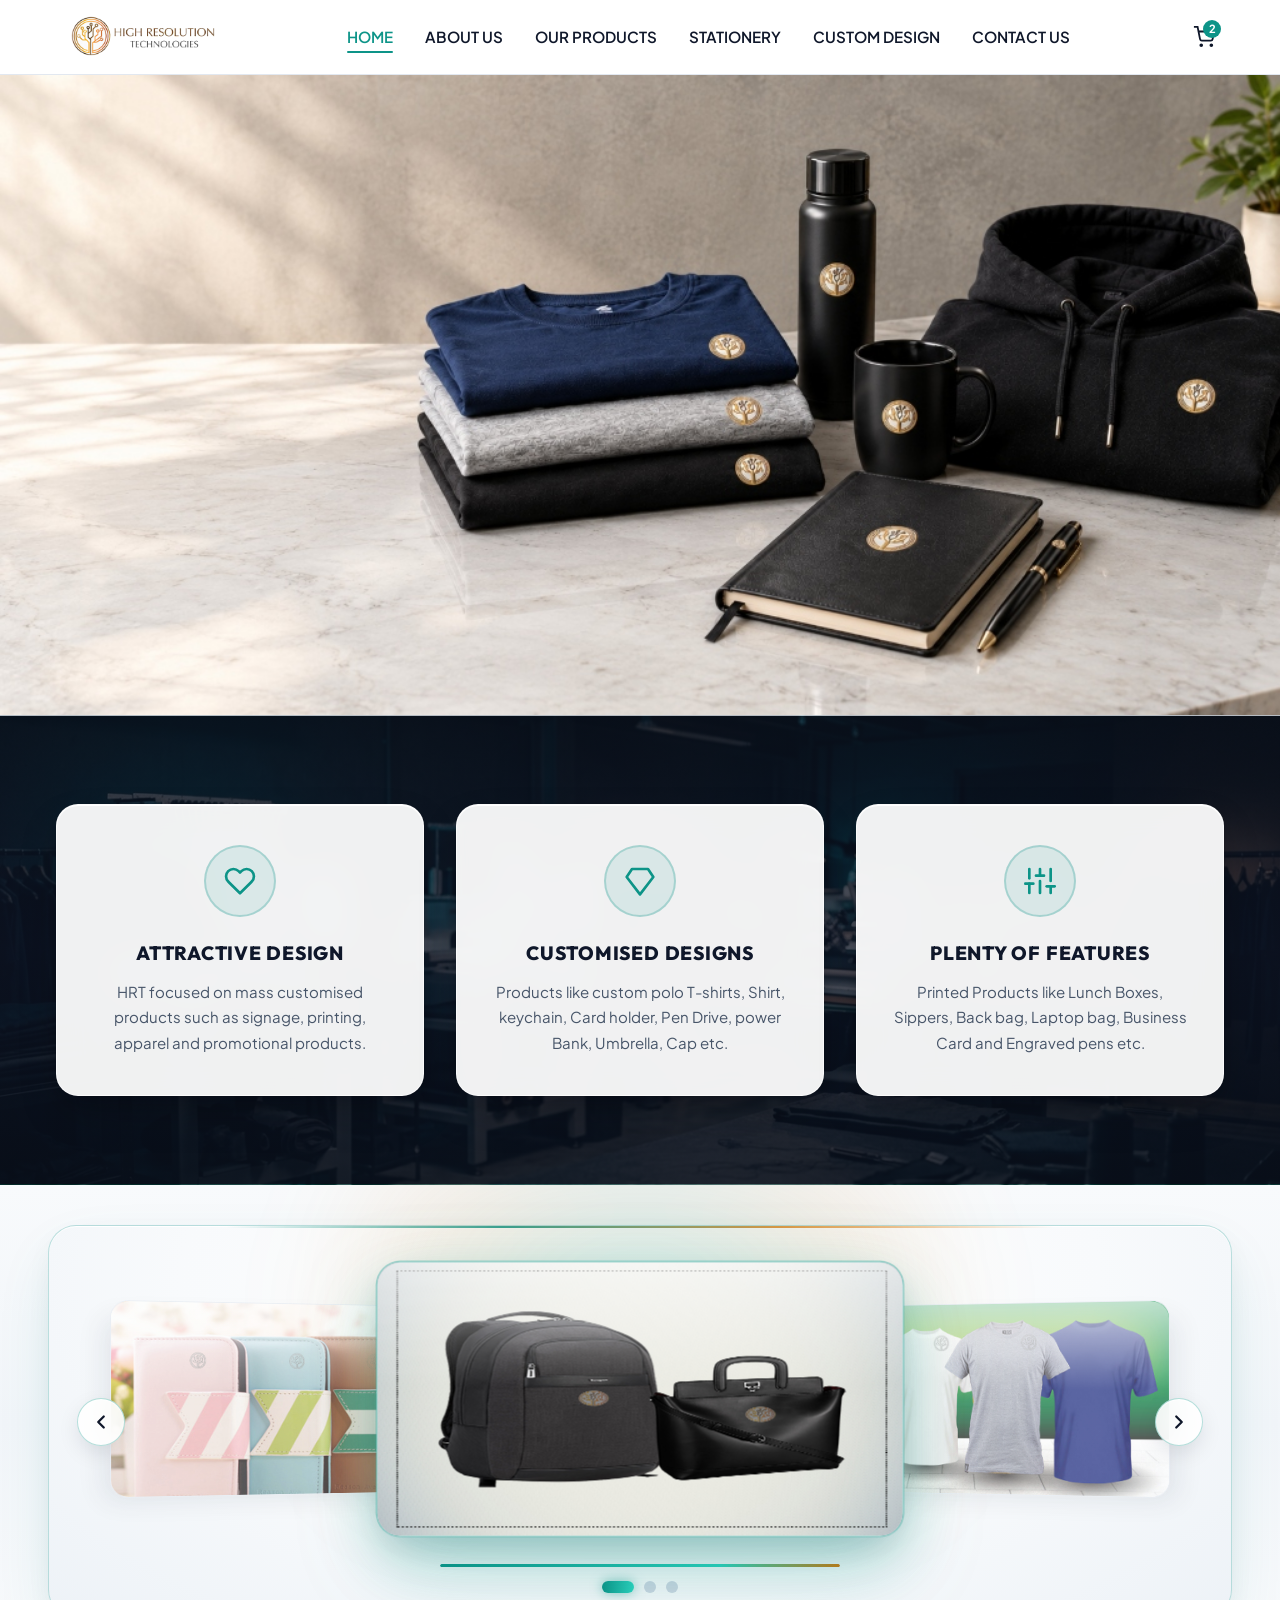
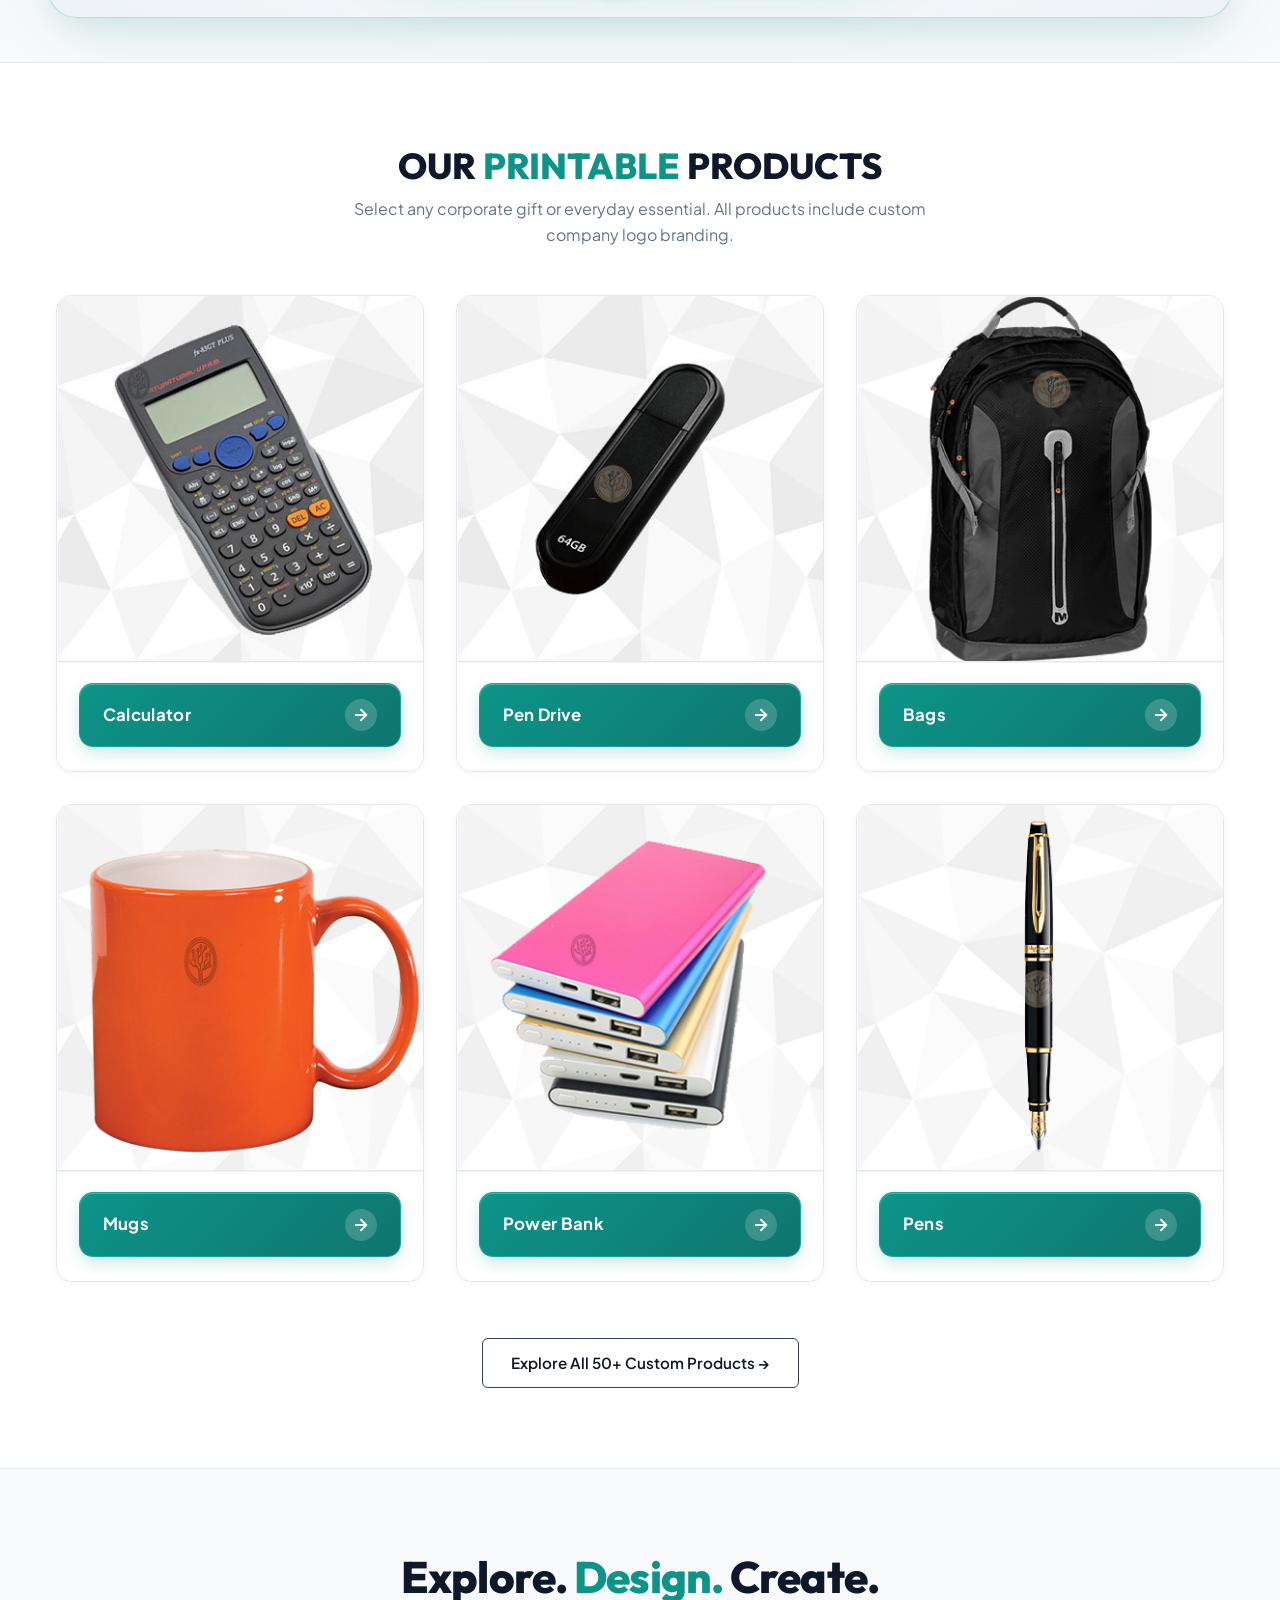
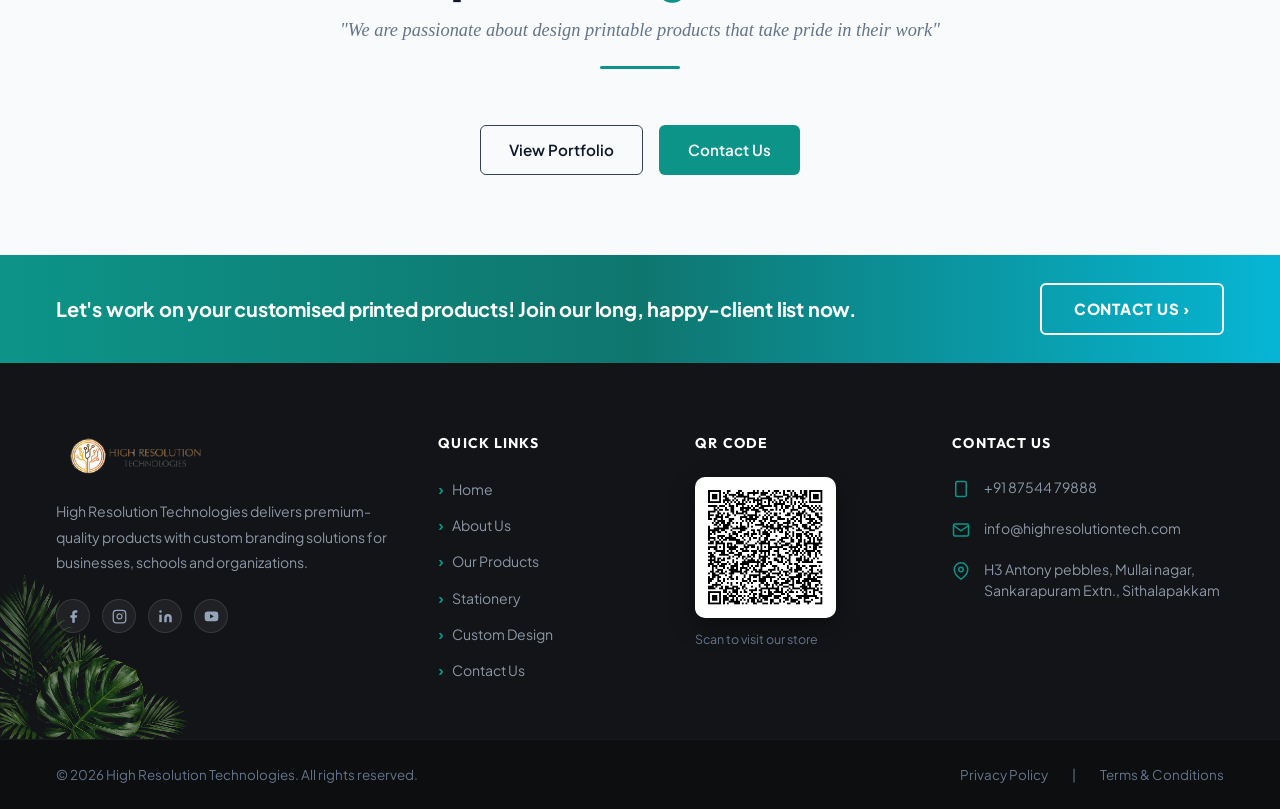
==== index.html @ 32743289 "first commit" ====
<!DOCTYPE html>
<html lang="en">
<head>
  <meta charset="UTF-8">
  <meta name="viewport" content="width=device-width, initial-scale=1.0">
  <title>High Resolution Technologies | Pioneer in Mass Customisation & Printing</title>
  <meta name="description" content="HRT is India's pioneer in mass customisation. Custom printed corporate merchandise, apparel, promotional gifts, laptop bags, power banks, engraved pens, and stationery.">
  
  <!-- CSS Stylesheets -->
  <link rel="stylesheet" href="css/style.css">
  <link rel="stylesheet" href="css/header.css">
  <link rel="stylesheet" href="css/footer.css">
  <link rel="stylesheet" href="css/responsive.css">
</head>
<body>



  <!-- Site Header -->
  <header class="site-header">
    <div class="container">
      <div class="header-wrapper">
        <a href="index.html" class="brand-logo" title="High Resolution Technologies">
          <img src="images/logo/logo.png" alt="High Resolution Technologies" class="logo-img">
        </a>

        <nav class="nav-menu" id="navMenu">
          <a href="index.html" class="nav-link active">Home</a>
          <a href="about.html" class="nav-link">About Us</a>
          <a href="shop.html" class="nav-link">Our Products</a>
          <a href="stationery.html" class="nav-link">Stationery</a>
          <a href="custom-design.html" class="nav-link">Custom Design</a>
          <a href="contact.html" class="nav-link">Contact Us</a>
        </nav>

        <div class="header-icons">
          <a href="cart.html" class="icon-btn header-cart-btn" title="View Cart" aria-label="Shopping Cart">
            <svg width="22" height="22" viewBox="0 0 24 24" fill="none" stroke="currentColor" stroke-width="2">
              <circle cx="9" cy="21" r="1"></circle>
              <circle cx="20" cy="21" r="1"></circle>
              <path d="M1 1h4l2.68 13.39a2 2 0 0 0 2 1.61h9.72a2 2 0 0 0 2-1.61L23 6H6"></path>
            </svg>
            <span class="icon-badge" id="headerCartBadge">2</span>
          </a>
          <button class="mobile-toggle" id="mobileMenuBtn" aria-label="Toggle navigation menu">
            <svg width="24" height="24" viewBox="0 0 24 24" fill="none" stroke="currentColor" stroke-width="2">
              <line x1="3" y1="12" x2="21" y2="12"></line>
              <line x1="3" y1="6" x2="21" y2="6"></line>
              <line x1="3" y1="18" x2="21" y2="18"></line>
            </svg>
          </button>
        </div>
      </div>
    </div>
  </header>

  <!-- 1. HERO BANNER SECTION (Full Width Edge-to-Edge Banner) -->
  <section class="hero-banner-section">
    <div class="hero-banner-frame">
      <img src="images/banners/home-hero-banner.jpg" alt="High Resolution Technologies - Premium Custom Printed Products & Corporate Merchandise" class="hero-banner-img">
    </div>
  </section>

  <!-- 2. THE THREE VALUE PILLARS (Authentic text from old website screenshot) -->
  <section class="value-props-section">
    <div class="container">
      <div class="value-props-grid">
        <!-- Pillar 1: ATTRACTIVE DESIGN -->
        <div class="value-prop-card">
          <div class="value-prop-icon-wrap">
            <svg width="32" height="32" viewBox="0 0 24 24" fill="none" stroke="currentColor" stroke-width="2" stroke-linecap="round" stroke-linejoin="round">
              <path d="M20.84 4.61a5.5 5.5 0 0 0-7.78 0L12 5.67l-1.06-1.06a5.5 5.5 0 0 0-7.78 7.78l1.06 1.06L12 21.23l7.78-7.78 1.06-1.06a5.5 5.5 0 0 0 0-7.78z"></path>
            </svg>
          </div>
          <h3 class="value-prop-title">Attractive Design</h3>
          <p class="value-prop-text">
            HRT focused on mass customised products such as signage, printing, apparel and promotional products.
          </p>
        </div>

        <!-- Pillar 2: CUSTOMISED DESIGNS -->
        <div class="value-prop-card">
          <div class="value-prop-icon-wrap">
            <svg width="32" height="32" viewBox="0 0 24 24" fill="none" stroke="currentColor" stroke-width="2" stroke-linecap="round" stroke-linejoin="round">
              <polygon points="6 3 18 3 22 9 12 22 2 9 6 3"></polygon>
            </svg>
          </div>
          <h3 class="value-prop-title">Customised Designs</h3>
          <p class="value-prop-text">
            Products like custom polo T-shirts, Shirt, keychain, Card holder, Pen Drive, power Bank, Umbrella, Cap etc.
          </p>
        </div>

        <!-- Pillar 3: PLENTY OF FEATURES -->
        <div class="value-prop-card">
          <div class="value-prop-icon-wrap">
            <svg width="32" height="32" viewBox="0 0 24 24" fill="none" stroke="currentColor" stroke-width="2" stroke-linecap="round" stroke-linejoin="round">
              <line x1="4" y1="21" x2="4" y2="14"></line>
              <line x1="4" y1="10" x2="4" y2="3"></line>
              <line x1="12" y1="21" x2="12" y2="12"></line>
              <line x1="12" y1="8" x2="12" y2="3"></line>
              <line x1="20" y1="21" x2="20" y2="16"></line>
              <line x1="20" y1="12" x2="20" y2="3"></line>
              <line x1="1" y1="14" x2="7" y2="14"></line>
              <line x1="9" y1="8" x2="15" y2="8"></line>
              <line x1="17" y1="16" x2="23" y2="16"></line>
            </svg>
          </div>
          <h3 class="value-prop-title">Plenty of Features</h3>
          <p class="value-prop-text">
            Printed Products like Lunch Boxes, Sippers, Back bag, Laptop bag, Business Card and Engraved pens etc.
          </p>
        </div>
      </div>
    </div>
  </section>

  <!-- 3. AUTO-SCROLLING LUXURY 3D COVERFLOW SHOWCASE (All 3 Images Visible, Active Center Zoom, Zero Text Clutter) -->
  <section class="showcase-slider-section">
    <div class="container">
      <div class="showcase-3d-stage-wrapper">
        <!-- Ambient Glowing Aura -->
        <div class="slider-ambient-glow"></div>

        <!-- 3D Carousel Stage (All 3 Images Simultaneously Visible) -->
        <div class="showcase-3d-stage" id="showcase3dStage">
          <!-- Card 0: Executive Bags & Backpacks -->
          <div class="showcase-3d-card pos-center" data-index="0">
            <div class="card-inner-frame">
              <img src="images/products/showcase-bags.png" alt="High Resolution Technologies Executive Bags &amp; Backpacks">
            </div>
            <div class="card-glow-reflection"></div>
          </div>

          <!-- Card 1: Custom Apparel & T-Shirts -->
          <div class="showcase-3d-card pos-right" data-index="1">
            <div class="card-inner-frame">
              <img src="images/products/showcase-apparel.png" alt="High Resolution Technologies Custom Apparel &amp; T-Shirts">
            </div>
            <div class="card-glow-reflection"></div>
          </div>

          <!-- Card 2: Corporate Organizers & Stationery -->
          <div class="showcase-3d-card pos-left" data-index="2">
            <div class="card-inner-frame">
              <img src="images/products/showcase-stationery.png" alt="High Resolution Technologies Corporate Organizers &amp; Stationery">
            </div>
            <div class="card-glow-reflection"></div>
          </div>
        </div>

        <!-- Glassmorphic Previous & Next Arrows -->
        <button class="slider-nav-btn prev-btn" id="sliderPrevBtn" aria-label="Previous Slide">
          <svg width="22" height="22" viewBox="0 0 24 24" fill="none" stroke="currentColor" stroke-width="2.5" stroke-linecap="round" stroke-linejoin="round">
            <polyline points="15 18 9 12 15 6"></polyline>
          </svg>
        </button>
        <button class="slider-nav-btn next-btn" id="sliderNextBtn" aria-label="Next Slide">
          <svg width="22" height="22" viewBox="0 0 24 24" fill="none" stroke="currentColor" stroke-width="2.5" stroke-linecap="round" stroke-linejoin="round">
            <polyline points="9 18 15 12 9 6"></polyline>
          </svg>
        </button>

        <!-- Progress Indicator Bar -->
        <div class="slider-progress-bar">
          <div class="slider-progress-fill" id="sliderProgressFill"></div>
        </div>

        <!-- Pagination Indicator Dots -->
        <div class="slider-dots" id="sliderDots">
          <button class="slider-dot active" data-slide="0" aria-label="Slide 1"></button>
          <button class="slider-dot" data-slide="1" aria-label="Slide 2"></button>
          <button class="slider-dot" data-slide="2" aria-label="Slide 3"></button>
        </div>
      </div>
    </div>
  </section>

  <!-- 4. "OUR PRINTABLE PRODUCTS" (The 6 Items From The Screenshot) -->
  <section class="printable-section" id="printable-products">
    <div class="container">
      <div class="section-header">
        <h2 class="section-title">OUR <span style="color: var(--accent);">PRINTABLE</span> PRODUCTS</h2>
        <p class="section-subtitle">Select any corporate gift or everyday essential. All products include custom company logo branding.</p>
      </div>

      <div class="printable-grid">
        <!-- Product 1: Calculator -->
        <article class="printable-card">
          <div class="printable-thumb">
            <a href="product-details.html">
              <img src="images/products/calculater.png" alt="Calculator">
            </a>
          </div>
          <div class="printable-btn-wrap">
            <a href="product-details.html" class="printable-action-btn">
              <span class="action-btn-text">Calculator</span>
              <span class="action-btn-arrow">
                <svg width="18" height="18" viewBox="0 0 24 24" fill="none" stroke="currentColor" stroke-width="2.5" stroke-linecap="round" stroke-linejoin="round">
                  <line x1="5" y1="12" x2="19" y2="12"></line>
                  <polyline points="12 5 19 12 12 19"></polyline>
                </svg>
              </span>
            </a>
          </div>
        </article>

        <!-- Product 2: Pen Drive -->
        <article class="printable-card">
          <div class="printable-thumb">
            <a href="product-details.html">
              <img src="images/products/pendrive.png" alt="Pen Drive">
            </a>
          </div>
          <div class="printable-btn-wrap">
            <a href="product-details.html" class="printable-action-btn">
              <span class="action-btn-text">Pen Drive</span>
              <span class="action-btn-arrow">
                <svg width="18" height="18" viewBox="0 0 24 24" fill="none" stroke="currentColor" stroke-width="2.5" stroke-linecap="round" stroke-linejoin="round">
                  <line x1="5" y1="12" x2="19" y2="12"></line>
                  <polyline points="12 5 19 12 12 19"></polyline>
                </svg>
              </span>
            </a>
          </div>
        </article>

        <!-- Product 3: Bags -->
        <article class="printable-card">
          <div class="printable-thumb">
            <a href="product-details.html">
              <img src="images/products/bag.png" alt="Bags">
            </a>
          </div>
          <div class="printable-btn-wrap">
            <a href="product-details.html" class="printable-action-btn">
              <span class="action-btn-text">Bags</span>
              <span class="action-btn-arrow">
                <svg width="18" height="18" viewBox="0 0 24 24" fill="none" stroke="currentColor" stroke-width="2.5" stroke-linecap="round" stroke-linejoin="round">
                  <line x1="5" y1="12" x2="19" y2="12"></line>
                  <polyline points="12 5 19 12 12 19"></polyline>
                </svg>
              </span>
            </a>
          </div>
        </article>

        <!-- Product 4: Mugs -->
        <article class="printable-card">
          <div class="printable-thumb">
            <a href="product-details.html">
              <img src="images/products/mugs.png" alt="Mugs">
            </a>
          </div>
          <div class="printable-btn-wrap">
            <a href="product-details.html" class="printable-action-btn">
              <span class="action-btn-text">Mugs</span>
              <span class="action-btn-arrow">
                <svg width="18" height="18" viewBox="0 0 24 24" fill="none" stroke="currentColor" stroke-width="2.5" stroke-linecap="round" stroke-linejoin="round">
                  <line x1="5" y1="12" x2="19" y2="12"></line>
                  <polyline points="12 5 19 12 12 19"></polyline>
                </svg>
              </span>
            </a>
          </div>
        </article>

        <!-- Product 5: Power Bank -->
        <article class="printable-card">
          <div class="printable-thumb">
            <a href="product-details.html">
              <img src="images/products/powerbank.png" alt="Power Bank">
            </a>
          </div>
          <div class="printable-btn-wrap">
            <a href="product-details.html" class="printable-action-btn">
              <span class="action-btn-text">Power Bank</span>
              <span class="action-btn-arrow">
                <svg width="18" height="18" viewBox="0 0 24 24" fill="none" stroke="currentColor" stroke-width="2.5" stroke-linecap="round" stroke-linejoin="round">
                  <line x1="5" y1="12" x2="19" y2="12"></line>
                  <polyline points="12 5 19 12 12 19"></polyline>
                </svg>
              </span>
            </a>
          </div>
        </article>

        <!-- Product 6: Pens -->
        <article class="printable-card">
          <div class="printable-thumb">
            <a href="product-details.html">
              <img src="images/products/pen.png" alt="Pens">
            </a>
          </div>
          <div class="printable-btn-wrap">
            <a href="product-details.html" class="printable-action-btn">
              <span class="action-btn-text">Pens</span>
              <span class="action-btn-arrow">
                <svg width="18" height="18" viewBox="0 0 24 24" fill="none" stroke="currentColor" stroke-width="2.5" stroke-linecap="round" stroke-linejoin="round">
                  <line x1="5" y1="12" x2="19" y2="12"></line>
                  <polyline points="12 5 19 12 12 19"></polyline>
                </svg>
              </span>
            </a>
          </div>
        </article>
      </div>

      <div class="text-center" style="margin-top: 3.5rem;">
        <a href="shop.html" class="btn btn-outline">Explore All 50+ Custom Products &rarr;</a>
      </div>
    </div>
  </section>

  <!-- 5. "EXPLORE. DESIGN. CREATE." PROCESS SECTION (From Screenshot) -->
  <section class="process-section">
    <div class="container">
      <div class="process-header">
        <h2 class="process-title">Explore. <span class="highlight-teal">Design.</span> Create.</h2>
        <p class="process-subtitle">"We are passionate about design printable products that take pride in their work"</p>
        <div class="process-divider"></div>
      </div>

      <div class="process-actions">
        <a href="shop.html" class="btn btn-outline">View Portfolio</a>
        <a href="contact.html" class="btn btn-accent">Contact Us</a>
      </div>
    </div>
  </section>

  <!-- 6. TEAL CLIENT CALLOUT RIBBON (From Screenshot) -->
  <aside class="teal-client-bar">
    <div class="container">
      <div class="teal-client-inner">
        <span class="teal-client-text">
          Let's work on your customised printed products! Join our long, happy-client list now.
        </span>
        <a href="contact.html" class="teal-client-btn">
          CONTACT US &rsaquo;
        </a>
      </div>
    </div>
  </aside>

  <!-- Site Footer -->
  <footer class="site-footer">
    <!-- Botanical Leaf Accent (Bottom-Left as in design) -->
    <div class="footer-leaf-accent" aria-hidden="true">
      <img src="images/footer-leaves.jpg" alt="Botanical leaf accent" class="footer-leaf-img" onerror="this.style.display='none'">
    </div>

    <div class="container footer-content-wrap">
      <div class="footer-grid">
        <!-- Col 1: Brand & About -->
        <div class="footer-col">
          <a href="index.html" class="footer-brand" title="High Resolution Technologies">
            <img src="images/logo/logo.png" alt="High Resolution Technologies" class="footer-brand-logo">
          </a>
          <p>
            High Resolution Technologies delivers premium-quality products with custom branding solutions for businesses, schools and organizations.
          </p>
          <!-- Social Media Links -->
          <div class="footer-social-links">
            <a href="#" class="footer-social-btn" aria-label="Facebook" title="Facebook">
              <svg width="15" height="15" viewBox="0 0 24 24" fill="currentColor">
                <path d="M18 2h-3a5 5 0 0 0-5 5v3H7v4h3v8h4v-8h3l1-4h-4V7a1 1 0 0 1 1-1h3z"/>
              </svg>
            </a>
            <a href="#" class="footer-social-btn" aria-label="Instagram" title="Instagram">
              <svg width="15" height="15" viewBox="0 0 24 24" fill="none" stroke="currentColor" stroke-width="2" stroke-linecap="round" stroke-linejoin="round">
                <rect x="2" y="2" width="20" height="20" rx="5" ry="5"/>
                <path d="M16 11.37A4 4 0 1 1 12.63 8 4 4 0 0 1 16 11.37z"/>
                <line x1="17.5" y1="6.5" x2="17.51" y2="6.5"/>
              </svg>
            </a>
            <a href="#" class="footer-social-btn" aria-label="LinkedIn" title="LinkedIn">
              <svg width="15" height="15" viewBox="0 0 24 24" fill="currentColor">
                <path d="M16 8a6 6 0 0 1 6 6v7h-4v-7a2 2 0 0 0-2-2 2 2 0 0 0-2 2v7h-4v-7a6 6 0 0 1 6-6z"/>
                <rect x="2" y="9" width="4" height="12"/>
                <circle cx="4" cy="4" r="2"/>
              </svg>
            </a>
            <a href="#" class="footer-social-btn" aria-label="YouTube" title="YouTube">
              <svg width="15" height="15" viewBox="0 0 24 24" fill="currentColor">
                <path d="M22.54 6.42a2.78 2.78 0 0 0-1.94-2C18.88 4 12 4 12 4s-6.88 0-8.6.46a2.78 2.78 0 0 0-1.94 2A29 29 0 0 0 1 11.75a29 29 0 0 0 .46 5.33A2.78 2.78 0 0 0 3.4 19c1.72.46 8.6.46 8.6.46s6.88 0 8.6-.46a2.78 2.78 0 0 0 1.94-2 29 29 0 0 0 .46-5.25 29 29 0 0 0-.46-5.33z"/>
                <polygon points="9.75 15.02 15.5 11.75 9.75 8.48 9.75 15.02" fill="#121417"/>
              </svg>
            </a>
          </div>
        </div>

        <!-- Col 2: Quick Links -->
        <div class="footer-col">
          <h4>Quick Links</h4>
          <ul class="footer-links">
            <li><a href="index.html"><span class="chevron">&#8250;</span> Home</a></li>
            <li><a href="about.html"><span class="chevron">&#8250;</span> About Us</a></li>
            <li><a href="shop.html"><span class="chevron">&#8250;</span> Our Products</a></li>
            <li><a href="stationery.html"><span class="chevron">&#8250;</span> Stationery</a></li>
            <li><a href="custom-design.html"><span class="chevron">&#8250;</span> Custom Design</a></li>
            <li><a href="contact.html"><span class="chevron">&#8250;</span> Contact Us</a></li>
          </ul>
        </div>

        <!-- Col 3: QR Code -->
        <div class="footer-col">
          <h4>QR Code</h4>
          <div class="footer-qr-container">
            <div class="footer-qr-wrap">
              <img src="images/icons/qr-code.png" alt="High Resolution Technologies QR Code" class="footer-qr-img" onerror="this.src='images/qr-code.png'">
            </div>
            <span class="footer-qr-subtext">Scan to visit our store</span>
          </div>
        </div>

        <!-- Col 4: Contact Us -->
        <div class="footer-col">
          <h4>Contact Us</h4>
          <div class="footer-contact-list">
            <div class="footer-contact-item">
              <svg class="footer-contact-icon" viewBox="0 0 24 24" fill="none" stroke="currentColor" stroke-width="2">
                <rect x="5" y="2" width="14" height="20" rx="2" ry="2"/>
                <line x1="12" y1="18" x2="12.01" y2="18"/>
              </svg>
              <span>+91 87544 79888</span>
            </div>
            <div class="footer-contact-item">
              <svg class="footer-contact-icon" viewBox="0 0 24 24" fill="none" stroke="currentColor" stroke-width="2">
                <path d="M4 4h16c1.1 0 2 .9 2 2v12c0 1.1-.9 2-2 2H4c-1.1 0-2-.9-2-2V6c0-1.1.9-2 2-2z"/>
                <polyline points="22,6 12,13 2,6"/>
              </svg>
              <a href="mailto:info@highresolutiontech.com">info@highresolutiontech.com</a>
            </div>
            <div class="footer-contact-item">
              <svg class="footer-contact-icon" viewBox="0 0 24 24" fill="none" stroke="currentColor" stroke-width="2">
                <path d="M21 10c0 7-9 13-9 13s-9-6-9-13a9 9 0 0 1 18 0z"/>
                <circle cx="12" cy="10" r="3"/>
              </svg>
              <span>H3 Antony pebbles, Mullai nagar,<br>Sankarapuram Extn., Sithalapakkam</span>
            </div>
          </div>
        </div>
      </div>
    </div>

    <!-- Bottom Copyright Bar -->
    <div class="footer-bottom">
      <div class="container footer-bottom-inner">
        <p>&copy; 2026 High Resolution Technologies. All rights reserved.</p>
        <div class="footer-legal-links">
          <a href="#">Privacy Policy</a>
          <span>|</span>
          <a href="#">Terms &amp; Conditions</a>
        </div>
      </div>
    </div>
  </footer>

  <!-- Main JavaScript Files -->
  <script src="js/main.js"></script>
  <script src="js/products.js"></script>
  <script src="js/cart.js"></script>
</body>
</html>
---- css/style.css ----
/* ==========================================================================
   STYLE.CSS - MASTER BASE STYLESHEET
   Project: High Resolution Technologies - E-Commerce Storefront
   Converted from WordPress / WooCommerce to Modular Static HTML/CSS
   ========================================================================== */

/* --- 1. GOOGLE FONTS & DESIGN TOKENS --- */
@import url('https://fonts.googleapis.com/css2?family=Outfit:wght@400;500;600;700;800&family=Plus+Jakarta+Sans:wght@400;500;600;700&display=swap');

:root {
  /* Brand Palette - High Resolution Technologies */
  --primary: #0f172a;          /* Midnight Slate */
  --primary-hover: #1e293b;
  --accent: #0d9488;           /* HRT Radiant Teal */
  --accent-hover: #0f766e;
  --accent-light: #f0fdfa;
  --accent-glow: rgba(13, 148, 136, 0.25);
  --gold: #d97706;             /* HRT Logo Gold */
  --gold-light: #fef3c7;
  --secondary: #e11d48;        /* Vivid Rose / Hot Tag */
  --secondary-light: #fff1f2;
  --success: #10b981;          /* Emerald Green */

  /* Neutral Shades */
  --bg-body: #f8fafc;
  --bg-surface: #ffffff;
  --bg-subtle: #f1f5f9;
  --border: #e2e8f0;
  --border-dark: #334155;

  /* Typography Colors */
  --text-main: #0f172a;
  --text-muted: #64748b;
  --text-subtle: #94a3b8;
  --text-white: #ffffff;

  /* Typography Fonts */
  --font-heading: 'Outfit', sans-serif;
  --font-body: 'Plus Jakarta Sans', sans-serif;

  /* Spacing Scale */
  --space-xs: 0.25rem;
  --space-sm: 0.5rem;
  --space-md: 1rem;
  --space-lg: 1.5rem;
  --space-xl: 2rem;
  --space-2xl: 3rem;
  --space-3xl: 4.5rem;

  /* Border Radii */
  --radius-sm: 6px;
  --radius-md: 10px;
  --radius-lg: 16px;
  --radius-full: 9999px;

  /* Shadows */
  --shadow-sm: 0 1px 3px rgba(0, 0, 0, 0.08);
  --shadow-md: 0 4px 6px -1px rgba(0, 0, 0, 0.08), 0 2px 4px -2px rgba(0, 0, 0, 0.05);
  --shadow-lg: 0 10px 15px -3px rgba(0, 0, 0, 0.08), 0 4px 6px -4px rgba(0, 0, 0, 0.05);
  --shadow-hover: 0 20px 25px -5px rgba(0, 0, 0, 0.1), 0 8px 10px -6px rgba(0, 0, 0, 0.05);

  /* Layout */
  --container-width: 1200px;
  --transition: all 0.25s ease;
}

/* --- 2. CSS RESET & GLOBAL BASICS --- */
*, *::before, *::after {
  box-sizing: border-box;
  margin: 0;
  padding: 0;
}

html {
  scroll-behavior: smooth;
}

body {
  font-family: var(--font-body);
  font-size: 16px;
  line-height: 1.6;
  color: var(--text-main);
  background-color: var(--bg-body);
  -webkit-font-smoothing: antialiased;
}

img {
  max-width: 100%;
  height:335px;
  display: block;
}

a {
  color: inherit;
  text-decoration: none;
  transition: var(--transition);
}

ul, ol {
  list-style: none;
}

button, input, select, textarea {
  font-family: inherit;
  font-size: inherit;
}

h1, h2, h3, h4, h5, h6 {
  font-family: var(--font-heading);
  color: var(--primary);
  line-height: 1.25;
  font-weight: 700;
}

/* --- 3. LAYOUT CONTAINER & UTILITIES --- */
.container {
  width: 100%;
  max-width: var(--container-width);
  margin-inline: auto;
  padding-inline: var(--space-md);
}

.text-center { text-align: center; }
.text-right { text-align: right; }
.text-muted { color: var(--text-muted); }
.text-accent { color: var(--accent); }
.text-secondary { color: var(--secondary); }

.section {
  padding-block: var(--space-3xl);
}

.section-header {
  text-align: center;
  max-width: 600px;
  margin: 0 auto var(--space-2xl);
}

.section-tag {
  display: inline-block;
  font-size: 0.8rem;
  font-weight: 700;
  color: var(--accent);
  text-transform: uppercase;
  letter-spacing: 0.1em;
  margin-bottom: var(--space-xs);
}

.section-title {
  font-size: 2.25rem;
  font-weight: 800;
  margin-bottom: var(--space-sm);
}

.section-subtitle {
  color: var(--text-muted);
  font-size: 1rem;
}

/* --- 4. BUTTONS & BADGES --- */
.btn {
  display: inline-flex;
  align-items: center;
  justify-content: center;
  gap: var(--space-sm);
  padding: 0.75rem 1.75rem;
  font-weight: 600;
  font-size: 0.95rem;
  border-radius: var(--radius-sm);
  border: 1px solid transparent;
  cursor: pointer;
  transition: var(--transition);
  white-space: nowrap;
}

.btn-primary {
  background-color: var(--primary);
  color: var(--text-white);
}

.btn-primary:hover {
  background-color: var(--primary-hover);
  transform: translateY(-2px);
  box-shadow: var(--shadow-md);
}

.btn-accent {
  background-color: var(--accent);
  color: var(--text-white);
}

.btn-accent:hover {
  background-color: var(--accent-hover);
  transform: translateY(-2px);
  box-shadow: 0 4px 15px rgba(99, 102, 241, 0.4);
}

.btn-outline {
  background-color: transparent;
  color: var(--primary);
  border-color: var(--border-dark);
}

.btn-outline:hover {
  background-color: var(--primary);
  color: var(--text-white);
}

.btn-white {
  background-color: #ffffff;
  color: var(--primary);
}

.btn-white:hover {
  background-color: var(--bg-subtle);
  transform: translateY(-2px);
}

.btn-sm {
  padding: 0.5rem 1rem;
  font-size: 0.85rem;
}

.btn-block {
  width: 100%;
}

.badge {
  display: inline-block;
  padding: 3px 8px;
  font-size: 0.75rem;
  font-weight: 700;
  text-transform: uppercase;
  letter-spacing: 0.05em;
  border-radius: var(--radius-sm);
  line-height: 1;
}

.badge-sale {
  background-color: var(--secondary);
  color: #fff;
}

.badge-new {
  background-color: var(--accent);
  color: #fff;
}

.badge-trending {
  background-color: #f59e0b;
  color: #fff;
}

/* --- 5. HERO BANNER SECTION (Full Width Edge-to-Edge Banner) --- */
.hero-banner-section {
  width: 100%;
  padding: 0;
  margin: 0;
  position: relative;
  overflow: hidden;
  background-color: #0f172a;
}

.hero-banner-frame {
  position: relative;
  width: 100%;
  margin: 0;
  padding: 0;
  border-radius: 0;
  overflow: hidden;
  box-shadow: none;
  border: none;
  display: block;
}

.hero-banner-img {
  width: 100%;
  height: auto;
  max-height: 640px;
  min-height: 360px;
  object-fit: cover;
  object-position: center center;
  display: block;
}

/* --- 6. THREE VALUE PROPOSITION PILLARS --- */
.value-props-section {
  position: relative;
  padding: 5.5rem 0;
  background-image: linear-gradient(180deg, rgba(10, 17, 30, 0.78) 0%, rgba(15, 23, 42, 0.72) 50%, rgba(10, 17, 30, 0.8) 100%), url('../images/banners/value-props-bg.jpg');
  background-size: cover;
  background-position: center center;
  background-repeat: no-repeat;
  overflow: hidden;
  border-top: 1px solid rgba(226, 232, 240, 0.8);
  border-bottom: 1px solid rgba(13, 148, 136, 0.25);
}

.value-props-grid {
  display: grid;
  grid-template-columns: repeat(3, 1fr);
  gap: var(--space-xl);
  position: relative;
  z-index: 2;
}

.value-prop-card {
  background: rgba(255, 255, 255, 0.94);
  backdrop-filter: blur(16px);
  -webkit-backdrop-filter: blur(16px);
  border: 1px solid rgba(255, 255, 255, 0.75);
  border-radius: 22px;
  padding: 2.5rem 1.85rem;
  text-align: center;
  transition: all 0.35s cubic-bezier(0.16, 1, 0.3, 1);
  position: relative;
  overflow: hidden;
  box-shadow: 0 20px 45px -10px rgba(0, 0, 0, 0.28),
              0 8px 18px -4px rgba(15, 23, 42, 0.15),
              inset 0 1px 0 rgba(255, 255, 255, 1);
}

.value-prop-card::before {
  content: '';
  position: absolute;
  top: 0;
  left: 0;
  right: 0;
  height: 4px;
  background: linear-gradient(90deg, var(--accent) 0%, #2dd4bf 50%, var(--gold) 100%);
  opacity: 0;
  transition: opacity 0.35s ease;
}

.value-prop-card:hover {
  transform: translateY(-8px);
  background: #ffffff;
  box-shadow: 0 30px 65px -12px rgba(13, 148, 136, 0.35),
              0 12px 25px -4px rgba(0, 0, 0, 0.2);
  border-color: rgba(45, 212, 191, 0.6);
}

.value-prop-card:hover::before {
  opacity: 1;
}

.value-prop-icon-wrap {
  width: 72px;
  height: 72px;
  margin: 0 auto 1.5rem;
  border-radius: 50%;
  background: rgba(13, 148, 136, 0.1);
  border: 2px solid rgba(13, 148, 136, 0.25);
  display: flex;
  align-items: center;
  justify-content: center;
  color: var(--accent);
  transition: all 0.35s cubic-bezier(0.16, 1, 0.3, 1);
}

.value-prop-card:hover .value-prop-icon-wrap {
  background: linear-gradient(135deg, var(--accent) 0%, #0f766e 100%);
  color: #ffffff;
  transform: scale(1.1) rotate(4deg);
  box-shadow: 0 10px 25px rgba(13, 148, 136, 0.4);
  border-color: transparent;
}

.value-prop-title {
  font-size: 1.2rem;
  font-weight: 800;
  letter-spacing: 0.04em;
  text-transform: uppercase;
  color: #0f172a;
  margin-bottom: 0.85rem;
}

.value-prop-text {
  font-size: 0.94rem;
  color: #475569;
  line-height: 1.7;
}

/* --- 7. AUTO-SCROLLING LUXURY 3D COVERFLOW SHOWCASE (Wider Box, Leaner Height, Inside Buttons) --- */
.showcase-slider-section {
  padding: 2.5rem 0 2.75rem;
  background: linear-gradient(180deg, var(--bg-body) 0%, #f1f5f9 50%, var(--bg-body) 100%);
  position: relative;
  overflow: hidden;
}

.showcase-slider-section .container {
  max-width: 1420px;
  width: 95%;
  padding: 0 1rem;
}

.showcase-3d-stage-wrapper {
  position: relative;
  max-width: 1380px;
  width: 100%;
  margin: 0 auto;
  border-radius: 28px;
  background: radial-gradient(ellipse at 50% 15%, #ffffff 0%, #f8fafc 55%, #edf2f7 100%);
  border: 1px solid rgba(13, 148, 136, 0.25);
  box-shadow: 0 25px 65px -15px rgba(13, 148, 136, 0.16),
              0 10px 30px -5px rgba(15, 23, 42, 0.06),
              inset 0 1px 0 rgba(255, 255, 255, 1);
  padding: 1.75rem 2rem 1.5rem;
  transition: all 0.4s cubic-bezier(0.16, 1, 0.3, 1);
}

.showcase-3d-stage-wrapper::before {
  content: '';
  position: absolute;
  top: 0;
  left: 15%;
  right: 15%;
  height: 2px;
  background: linear-gradient(90deg, transparent, rgba(13, 148, 136, 0.85), rgba(217, 119, 6, 0.75), transparent);
  border-radius: 2px;
  pointer-events: none;
}

.showcase-3d-stage-wrapper:hover {
  border-color: rgba(13, 148, 136, 0.45);
  box-shadow: 0 35px 80px -20px rgba(13, 148, 136, 0.25),
              0 15px 35px -5px rgba(15, 23, 42, 0.1);
}

/* Ambient Backlight Glow */
.slider-ambient-glow {
  position: absolute;
  top: -20%;
  left: 15%;
  width: 70%;
  height: 90%;
  background: radial-gradient(circle, rgba(13, 148, 136, 0.18) 0%, rgba(217, 119, 6, 0.1) 50%, transparent 75%);
  filter: blur(50px);
  pointer-events: none;
  z-index: 0;
  animation: pulseGlow 6s ease-in-out infinite alternate;
}

@keyframes pulseGlow {
  0% { transform: scale(0.95); opacity: 0.6; }
  100% { transform: scale(1.05); opacity: 1; }
}

/* 3D Carousel Stage (Holds all 3 cards simultaneously in 3D perspective - Leaner Height) */
.showcase-3d-stage {
  position: relative;
  width: 100%;
  height: 290px;
  perspective: 1200px;
  perspective-origin: 50% 50%;
  transform-style: preserve-3d;
  display: flex;
  align-items: center;
  justify-content: center;
  z-index: 2;
}

/* 3D Showcase Card - Cinematic Wide Proportions */
.showcase-3d-card {
  position: absolute;
  top: 50%;
  left: 50%;
  width: 440px;
  height: 230px;
  margin-top: -115px;
  margin-left: -220px;
  border-radius: 20px;
  background: #ffffff;
  border: 1.5px solid rgba(226, 232, 240, 0.95);
  box-shadow: 0 10px 25px -5px rgba(15, 23, 42, 0.08);
  transition: transform 0.75s cubic-bezier(0.22, 1, 0.36, 1),
              opacity 0.75s cubic-bezier(0.22, 1, 0.36, 1),
              box-shadow 0.75s cubic-bezier(0.22, 1, 0.36, 1),
              border-color 0.75s ease,
              filter 0.75s ease;
  user-select: none;
  cursor: pointer;
  overflow: hidden;
}

/* Position 1: Center Active Card (Munadi Vanthu Perusha Theriyum - Front, Scaled Up, Prominent) */
.showcase-3d-card.pos-center {
  transform: translate3d(0, 0, 80px) scale(1.12);
  z-index: 10;
  opacity: 1;
  border-color: rgba(13, 148, 136, 0.6);
  box-shadow: 0 25px 60px -12px rgba(13, 148, 136, 0.32),
              0 12px 28px -5px rgba(15, 23, 42, 0.12),
              inset 0 1px 0 rgba(255, 255, 255, 1);
  filter: drop-shadow(0 15px 30px rgba(13, 148, 136, 0.18));
  cursor: default;
}

/* Position 2: Left Card (Visible on the left, slightly receded & smaller) */
.showcase-3d-card.pos-left {
  transform: translate3d(-340px, 0, -30px) scale(0.85) rotateY(12deg);
  z-index: 5;
  opacity: 0.75;
  border-color: rgba(226, 232, 240, 0.85);
  box-shadow: -15px 12px 30px -10px rgba(15, 23, 42, 0.12);
  filter: grayscale(8%);
}

.showcase-3d-card.pos-left:hover {
  opacity: 0.95;
  transform: translate3d(-340px, 0, -10px) scale(0.88) rotateY(9deg);
  border-color: rgba(13, 148, 136, 0.45);
}

/* Position 3: Right Card (Visible on the right, slightly receded & smaller) */
.showcase-3d-card.pos-right {
  transform: translate3d(340px, 0, -30px) scale(0.85) rotateY(-12deg);
  z-index: 5;
  opacity: 0.75;
  border-color: rgba(226, 232, 240, 0.85);
  box-shadow: 15px 12px 30px -10px rgba(15, 23, 42, 0.12);
  filter: grayscale(8%);
}

.showcase-3d-card.pos-right:hover {
  opacity: 0.95;
  transform: translate3d(340px, 0, -10px) scale(0.88) rotateY(-9deg);
  border-color: rgba(13, 148, 136, 0.45);
}

/* Card Internal Framing - Edge-to-Edge with Zero Dead Margins */
.card-inner-frame {
  width: 100%;
  height: 100%;
  display: flex;
  align-items: center;
  justify-content: center;
  padding: 0;
  position: relative;
  background: #ffffff;
  overflow: hidden;
}

.card-inner-frame img {
  width: 100%;
  height: 100%;
  object-fit: inherit;
  display: block;
  transition: transform 0.6s cubic-bezier(0.16, 1, 0.3, 1);
}

.showcase-3d-card.pos-center:hover .card-inner-frame img {
  transform: scale(1.04);
}

/* Top Glass Reflection */
.card-glow-reflection {
  position: absolute;
  top: 0;
  left: 0;
  right: 0;
  height: 45%;
  background: linear-gradient(180deg, rgba(255, 255, 255, 0.65) 0%, transparent 100%);
  pointer-events: none;
  border-radius: 20px 20px 0 0;
}

/* Glassmorphic Navigation Buttons - PLACED SAFELY INSIDE THE BOX */
.slider-nav-btn {
  position: absolute;
  top: 50%;
  transform: translateY(-50%);
  width: 48px;
  height: 48px;
  border-radius: 50%;
  background: rgba(255, 255, 255, 0.9);
  backdrop-filter: blur(14px);
  border: 1px solid rgba(13, 148, 136, 0.3);
  color: var(--primary);
  display: flex;
  align-items: center;
  justify-content: center;
  cursor: pointer;
  box-shadow: 0 8px 24px -4px rgba(15, 23, 42, 0.14), inset 0 1px 0 rgba(255, 255, 255, 1);
  transition: all 0.3s cubic-bezier(0.16, 1, 0.3, 1);
  z-index: 20;
}

.slider-nav-btn.prev-btn {
  left: 28px; /* INSIDE THE BOX */
}

.slider-nav-btn.next-btn {
  right: 28px; /* INSIDE THE BOX */
}

.slider-nav-btn:hover {
  background: linear-gradient(135deg, var(--accent) 0%, #0f766e 100%);
  color: #ffffff;
  transform: translateY(-50%) scale(1.1);
  box-shadow: 0 12px 28px rgba(13, 148, 136, 0.45);
  border-color: #2dd4bf;
}

/* Centered Progress Fill Bar */
.slider-progress-bar {
  height: 3px;
  width: 100%;
  max-width: 400px;
  margin: 1.25rem auto 0;
  background: rgba(226, 232, 240, 0.85);
  border-radius: var(--radius-full);
  overflow: hidden;
  position: relative;
  z-index: 1;
}

.slider-progress-fill {
  height: 100%;
  width: 0%;
  background: linear-gradient(90deg, var(--accent) 0%, #2dd4bf 70%, var(--gold) 100%);
  border-radius: var(--radius-full);
  transition: width 0.1s linear;
}

/* Modern Centered Dots */
.slider-dots {
  display: flex;
  align-items: center;
  justify-content: center;
  gap: 10px;
  margin-top: 0.85rem;
  position: relative;
  z-index: 1;
}

.slider-dot {
  width: 12px;
  height: 12px;
  border-radius: var(--radius-full);
  background: #cbd5e1;
  border: none;
  cursor: pointer;
  transition: all 0.35s cubic-bezier(0.16, 1, 0.3, 1);
}

.slider-dot:hover {
  background: #94a3b8;
  transform: scale(1.15);
}

.slider-dot.active {
  width: 32px;
  background: linear-gradient(90deg, var(--accent), #2dd4bf);
  box-shadow: 0 0 12px rgba(13, 148, 136, 0.5);
}

/* --- 8. OUR PRINTABLE PRODUCTS SECTION --- */
.printable-section {
  padding: 5rem 0;
  background-color: var(--bg-surface);
  border-top: 1px solid var(--border);
  border-bottom: 1px solid var(--border);
}

.printable-grid {
  display: grid;
  grid-template-columns: repeat(3, 1fr);
  gap: var(--space-xl);
}

.printable-card {
  background: var(--bg-surface);
  border: 1px solid var(--border);
  border-radius: var(--radius-lg);
  overflow: hidden;
  transition: all 0.35s cubic-bezier(0.16, 1, 0.3, 1);
  display: flex;
  flex-direction: column;
  position: relative;
  box-shadow: 0 2px 8px rgba(0, 0, 0, 0.04);
}

.printable-card::before {
  content: '';
  position: absolute;
  top: 0;
  left: 0;
  right: 0;
  height: 3px;
  background: linear-gradient(90deg, var(--accent) 0%, #2dd4bf 50%, var(--gold) 100%);
  opacity: 0;
  transition: opacity 0.35s ease;
  z-index: 4;
}

.printable-card:hover {
  transform: translateY(-8px);
  box-shadow: 0 20px 35px -8px rgba(13, 148, 136, 0.18), 0 8px 16px -4px rgba(15, 23, 42, 0.06);
  border-color: rgba(13, 148, 136, 0.4);
}

.printable-card:hover::before {
  opacity: 1;
}

.printable-thumb {
  position: relative;
  background: #ffffff;
  padding: 0;
  text-align: center;
  overflow: hidden;
  aspect-ratio: 1 / 1;
  width: 100%;
  display: flex;
  align-items: center;
  justify-content: center;
  border-bottom: 1px solid var(--border);
}

.printable-thumb a {
  display: flex;
  align-items: center;
  justify-content: center;
  width: 100%;
  height: 100%;
}

.printable-thumb img {
  width: 100%;
  height: 100%;
  object-fit: contain; /* 100% full image visible, ZERO CROPPING! */
  display: block;
  transition: transform 0.45s cubic-bezier(0.16, 1, 0.3, 1);
}

/* Light shimmer reflection effect on card hover */
.printable-thumb::after {
  content: '';
  position: absolute;
  top: 0;
  left: -120%;
  width: 60%;
  height: 100%;
  background: linear-gradient(90deg, transparent, rgba(255, 255, 255, 0.45), transparent);
  transform: skewX(-25deg);
  transition: left 0.75s ease;
  pointer-events: none;
  z-index: 2;
}

.printable-card:hover .printable-thumb::after {
  left: 150%;
}

.printable-card:hover .printable-thumb img {
  transform: scale(1.05);
}

/* --- PRINTABLE PRODUCT ACTION BUTTON (Ultra-Attractive Premium Name Button) --- */
.printable-btn-wrap {
  padding: 1.25rem 1.4rem 1.5rem;
  background: #ffffff;
  display: flex;
  align-items: center;
  justify-content: center;
  border-top: 1px solid rgba(241, 245, 249, 0.9);
}

.printable-action-btn {
  width: 100%;
  display: flex;
  align-items: center;
  justify-content: space-between;
  padding: 0.95rem 1.4rem;
  border-radius: 14px;
  background: linear-gradient(135deg, #0d9488 0%, #0f766e 100%);
  color: #ffffff;
  font-size: 1.05rem;
  font-weight: 700;
  letter-spacing: 0.02em;
  border: 1px solid rgba(45, 212, 191, 0.35);
  box-shadow: 0 6px 18px -3px rgba(13, 148, 136, 0.28),
              inset 0 1px 0 rgba(255, 255, 255, 0.25);
  transition: all 0.35s cubic-bezier(0.16, 1, 0.3, 1);
  position: relative;
  overflow: hidden;
  text-decoration: none;
}

.printable-action-btn:hover,
.printable-card:hover .printable-action-btn {
  background: linear-gradient(135deg, #0f766e 0%, #0d9488 100%);
  border-color: #2dd4bf;
  box-shadow: 0 12px 28px -4px rgba(13, 148, 136, 0.5),
              0 0 0 2px rgba(45, 212, 191, 0.35);
  transform: translateY(-2px);
}

.action-btn-text {
  font-size: 1.05rem;
  font-weight: 700;
  color: #ffffff;
  letter-spacing: 0.02em;
  transition: transform 0.3s ease, letter-spacing 0.3s ease;
}

.printable-card:hover .action-btn-text {
  transform: translateX(2px);
  letter-spacing: 0.04em;
}

.action-btn-arrow {
  width: 32px;
  height: 32px;
  border-radius: 50%;
  background: rgba(255, 255, 255, 0.18);
  color: #ffffff;
  display: flex;
  align-items: center;
  justify-content: center;
  transition: all 0.35s cubic-bezier(0.16, 1, 0.3, 1);
  flex-shrink: 0;
}

.printable-card:hover .action-btn-arrow {
  background: #ffffff;
  color: var(--accent);
  transform: translateX(4px) scale(1.05);
  box-shadow: 0 4px 10px rgba(0, 0, 0, 0.15);
}

/* Diagonal Light Sweep over the button */
.printable-action-btn::after {
  content: '';
  position: absolute;
  top: 0;
  left: -120%;
  width: 60%;
  height: 100%;
  background: linear-gradient(90deg, transparent, rgba(255, 255, 255, 0.35), transparent);
  transform: skewX(-20deg);
  transition: left 0.65s ease;
  pointer-events: none;
}

.printable-card:hover .printable-action-btn::after {
  left: 150%;
}

/* --- 9. EXPLORE. DESIGN. CREATE. PROCESS SECTION --- */
.process-section {
  padding: 5rem 0;
  background-color: var(--bg-body);
  position: relative;
  text-align: center;
}

.process-header {
  max-width: 700px;
  margin: 0 auto 3.5rem;
}

.process-title {
  font-size: 2.75rem;
  font-weight: 800;
  color: var(--primary);
  letter-spacing: -0.02em;
  margin-bottom: 0.75rem;
}

.process-title .highlight-teal {
  color: var(--accent);
  position: relative;
}

.process-subtitle {
  font-size: 1.15rem;
  color: var(--text-muted);
  font-style: italic;
  font-family: Georgia, serif;
}

.process-divider {
  width: 80px;
  height: 3px;
  background: var(--accent);
  margin: 1.25rem auto 0;
  border-radius: var(--radius-full);
}

.workflow-grid {
  display: grid;
  grid-template-columns: repeat(3, 1fr);
  gap: var(--space-xl);
  margin-bottom: 3rem;
  text-align: left;
}

.workflow-card {
  background: var(--bg-surface);
  border: 1px solid var(--border);
  border-radius: var(--radius-lg);
  padding: 2.25rem 2rem;
  position: relative;
  box-shadow: var(--shadow-sm);
  transition: transform 0.3s ease, border-color 0.3s ease;
}

.workflow-card:hover {
  transform: translateY(-5px);
  border-color: rgba(13, 148, 136, 0.4);
}

.workflow-step-num {
  font-size: 2rem;
  font-weight: 800;
  color: var(--accent);
  opacity: 0.85;
  margin-bottom: 1rem;
  font-family: var(--font-heading);
}

.workflow-card h3 {
  font-size: 1.2rem;
  font-weight: 700;
  color: var(--primary);
  margin-bottom: 0.6rem;
}

.workflow-card p {
  font-size: 0.9rem;
  color: var(--text-muted);
  line-height: 1.6;
}

.process-actions {
  display: flex;
  justify-content: center;
  gap: var(--space-md);
}

/* --- 10. TEAL CLIENT CALLOUT RIBBON --- */
.teal-client-bar {
  background: linear-gradient(90deg, #0d9488 0%, #0f766e 50%, #06b6d4 100%);
  color: #ffffff;
  padding: 1.75rem 0;
  box-shadow: 0 10px 25px -5px rgba(13, 148, 136, 0.4);
}

.teal-client-inner {
  display: flex;
  align-items: center;
  justify-content: space-between;
  gap: var(--space-xl);
}

.teal-client-text {
  font-size: 1.25rem;
  font-weight: 700;
  letter-spacing: -0.01em;
  color: #ffffff;
}

.teal-client-btn {
  background-color: transparent;
  color: #ffffff;
  border: 2px solid #ffffff;
  padding: 0.75rem 2rem;
  border-radius: var(--radius-sm);
  font-weight: 800;
  font-size: 0.95rem;
  letter-spacing: 0.05em;
  text-transform: uppercase;
  display: inline-flex;
  align-items: center;
  gap: 8px;
  transition: all 0.25s ease;
  white-space: nowrap;
}

.teal-client-btn:hover {
  background-color: #ffffff;
  color: var(--accent-hover);
  transform: translateY(-2px);
  box-shadow: 0 4px 15px rgba(0, 0, 0, 0.2);
}

/* --- 7. MODULAR IMPORTS --- */
@import url('./header.css');
@import url('./footer.css');
@import url('./shop.css');
@import url('./product-details.css');
@import url('./cart.css');
@import url('./responsive.css');
---- css/header.css ----
/* ==========================================================================
   HEADER.CSS - SITE HEADER & NAVIGATION STYLES
   Project: High Resolution Technologies - E-Commerce Storefront
   ========================================================================== */

/* --- Top Announcement Bar --- */
.announcement-bar {
  background-color: var(--primary);
  color: var(--text-white);
  font-size: 0.8rem;
  font-weight: 500;
  text-align: center;
  padding: 0.45rem var(--space-md);
  letter-spacing: 0.02em;
}

.announcement-bar strong {
  color: #fbbf24;
}

/* --- Sticky Navigation Bar --- */
site-header {
  display: block;
}

.site-header {
  position: sticky;
  top: 0;
  z-index: 100;
  background-color: rgba(255, 255, 255, 0.96);
  backdrop-filter: blur(10px);
  border-bottom: 1px solid var(--border);
}

.header-wrapper {
  display: flex;
  align-items: center;
  justify-content: space-between;
  height: 74px;
}

/* Brand Logo */
.brand-logo {
  display: inline-flex;
  align-items: center;
  gap: 8px;
  text-decoration: none;
}

.logo-img {
  height: 48px;
  width: auto;
  max-width: 220px;
  object-fit: contain;
  display: block;
}

/* Navigation Links */
.nav-menu {
  display: flex;
  align-items: center;
  gap: var(--space-xl);
}

.nav-link {
  font-weight: 600;
  font-size: 0.95rem;
  text-transform: uppercase;
  color: var(--text-main);
  position: relative;
  padding-block: var(--space-xs);
  transition: var(--transition);
}

.nav-link:hover,
.nav-link.active {
  color: var(--accent);
}

.nav-link.active::after {
  content: '';
  position: absolute;
  bottom: 0;
  left: 0;
  width: 100%;
  height: 2px;
  background-color: var(--accent);
  border-radius: var(--radius-full);
}

/* Header Icons (Cart, Wishlist) */
.header-icons {
  display: flex;
  align-items: center;
  gap: var(--space-md);
}

.icon-btn {
  position: relative;
  width: 40px;
  height: 40px;
  border-radius: var(--radius-full);
  display: flex;
  align-items: center;
  justify-content: center;
  background: transparent;
  border: none;
  cursor: pointer;
  color: var(--primary);
  transition: var(--transition);
}

.icon-btn:hover {
  background-color: var(--bg-subtle);
  color: var(--accent);
}

.icon-badge {
  position: absolute;
  top: 3px;
  right: 3px;
  background-color: var(--accent);
  color: #fff;
  font-size: 0.7rem;
  font-weight: 700;
  width: 18px;
  height: 18px;
  border-radius: var(--radius-full);
  display: flex;
  align-items: center;
  justify-content: center;
}

/* Mobile Hamburger Toggle */
.mobile-toggle {
  display: none;
  background: none;
  border: none;
  cursor: pointer;
  color: var(--primary);
}
---- css/footer.css ----
/* ==========================================================================
   FOOTER.CSS - HIGH RESOLUTION TECHNOLOGIES FOOTER STYLES
   Project: High Resolution Technologies - E-Commerce Storefront
   ========================================================================== */
site-footer {
  display: block;
  position: relative;
}

.site-footer {
  position: relative;
  background-color: #121417;
  color: #94a3b8;
  padding-top: 4.5rem;
  padding-bottom: 0;
  font-size: 0.9rem;
  overflow: hidden;
}

/* Botanical Leaf Accent on Bottom Left (As seen in Reference Design) */
.footer-leaf-accent {
  position: absolute;
  bottom: 0;
  left: 0;
  width: 260px;
  height: 260px;
  pointer-events: none;
  z-index: 1;
  opacity: 0.75;
  mix-blend-mode: lighten;
  filter: contrast(1.15) brightness(0.9);
}

.footer-leaf-img {
  width: 100%;
  height: 100%;
  object-fit: cover;
  object-position: bottom left;
  display: block;
}

.footer-content-wrap {
  position: relative;
  z-index: 2;
}

.footer-grid {
  display: grid;
  grid-template-columns: 1.6fr 1fr 1fr 1.3fr;
  gap: 3rem;
  margin-bottom: 3.5rem;
  align-items: flex-start;
}

/* Col 1: Brand & About */
.footer-brand {
  display: flex;
  align-items: center;
  gap: 10px;
  text-decoration: none;
  margin-bottom: 1.25rem;
}

.footer-brand-logo {
  height: 44px;
  width: auto;
  object-fit: contain;
}

.footer-brand-text {
  font-size: 1.05rem;
  font-weight: 800;
  letter-spacing: 0.04em;
  color: #ffffff;
  line-height: 1.2;
}

.footer-col h4 {
  color: #ffffff;
  font-size: 0.88rem;
  font-weight: 700;
  text-transform: uppercase;
  letter-spacing: 0.08em;
  margin-bottom: 1.5rem;
}

.footer-col p {
  color: #8b96a5;
  font-size: 0.88rem;
  line-height: 1.8;
  margin-bottom: 1.5rem;
}

/* Social Media Links */
.footer-social-links {
  display: flex;
  align-items: center;
  gap: 12px;
}

.footer-social-btn {
  width: 34px;
  height: 34px;
  border-radius: 50%;
  background: rgba(255, 255, 255, 0.06);
  border: 1px solid rgba(255, 255, 255, 0.1);
  display: inline-flex;
  align-items: center;
  justify-content: center;
  color: #94a3b8;
  transition: all 0.25s ease;
  text-decoration: none;
}

.footer-social-btn:hover {
  background: var(--accent);
  color: #ffffff;
  border-color: var(--accent);
  transform: translateY(-2px);
}

/* Quicklinks list */
.footer-links {
  display: flex;
  flex-direction: column;
  gap: 0.75rem;
}

.footer-links li a {
  color: #8b96a5;
  font-size: 0.88rem;
  display: flex;
  align-items: center;
  gap: 0.5rem;
  transition: var(--transition);
}

.footer-links li a:hover {
  color: #ffffff;
  padding-left: 5px;
}

.footer-links .chevron {
  font-weight: bold;
  color: #0d9488;
  font-size: 0.95rem;
}

/* QR Code */
.footer-qr-container {
  display: flex;
  flex-direction: column;
  align-items: flex-start;
  gap: 8px;
}

.footer-qr-wrap {
  display: inline-block;
  background: #ffffff;
  padding: 8px;
  border-radius: 10px;
  box-shadow: 0 8px 24px rgba(0, 0, 0, 0.35);
}

.footer-qr-img {
  width: 125px;
  height: 125px;
  display: block;
  object-fit: contain;
}

.footer-qr-subtext {
  font-size: 0.78rem;
  color: #64748b;
  margin-top: 4px;
}

/* Address & Contact */
.footer-contact-list {
  display: flex;
  flex-direction: column;
  gap: 1.25rem;
}

.footer-contact-item {
  display: flex;
  align-items: flex-start;
  gap: 0.85rem;
  color: #8b96a5;
  font-size: 0.88rem;
  line-height: 1.5;
}

.footer-contact-item a {
  color: inherit;
  transition: color 0.2s ease;
}

.footer-contact-item a:hover {
  color: #ffffff;
}

.footer-contact-icon {
  flex-shrink: 0;
  color: #0d9488;
  margin-top: 3px;
  width: 18px;
  height: 18px;
}

/* Bottom Copyright Bar */
.footer-bottom {
  background-color: #0c0e10;
  padding: 1.5rem 0;
  border-top: 1px solid rgba(255, 255, 255, 0.05);
  font-size: 0.84rem;
  color: #64748b;
  position: relative;
  z-index: 2;
}

.footer-bottom-inner {
  display: flex;
  justify-content: space-between;
  align-items: center;
  flex-wrap: wrap;
  gap: 1rem;
}

.footer-legal-links {
  display: flex;
  align-items: center;
  gap: 1.5rem;
}

.footer-legal-links a {
  color: #64748b;
  text-decoration: none;
  transition: color 0.2s ease;
}

.footer-legal-links a:hover {
  color: #94a3b8;
}

@media (max-width: 991px) {
  .footer-grid {
    grid-template-columns: repeat(2, 1fr);
    gap: 2.5rem;
  }
}

@media (max-width: 640px) {
  .footer-grid {
    grid-template-columns: 1fr;
    gap: 2rem;
  }
  .footer-leaf-accent {
    width: 180px;
    height: 180px;
    opacity: 0.5;
  }
  .footer-bottom-inner {
    flex-direction: column;
    text-align: center;
  }
}
---- css/responsive.css ----
/* ==========================================================================
   RESPONSIVE.CSS - MEDIA QUERIES FOR TABLET & MOBILE
   Project: ThreadCraft - Premium T-Shirt Store
   ========================================================================== */

/* --- TABLETS & SMALL LAPTOPS (max-width: 992px) --- */
@media (max-width: 992px) {
  /* Navigation */
  .mobile-toggle {
    display: block;
  }

  .nav-menu {
    position: fixed;
    top: 74px;
    left: -100%;
    width: 280px;
    height: calc(100vh - 74px);
    background-color: var(--bg-surface);
    flex-direction: column;
    align-items: flex-start;
    padding: var(--space-xl);
    gap: var(--space-lg);
    border-right: 1px solid var(--border);
    box-shadow: var(--shadow-lg);
    transition: left 0.3s ease;
    z-index: 99;
  }

  .nav-menu.open {
    left: 0;
  }

  /* Hero Banner (Edge-to-Edge Full Bleed) */
  .hero-banner-section {
    padding: 0;
  }

  .hero-banner-frame {
    border-radius: 0;
  }

  .hero-banner-img {
    max-height: 460px;
    min-height: 280px;
  }

  /* Product Grid */
  .product-grid {
    grid-template-columns: repeat(2, 1fr);
    gap: var(--space-lg);
  }

  /* High Resolution Technologies Responsive Additions */
  .value-props-section {
    background-attachment: scroll;
    padding: 3.5rem 0;
  }

  .value-props-grid {
    grid-template-columns: 1fr;
    gap: var(--space-md);
  }

  /* Showcase 3D Coverflow Tablet Adjustments */
  .showcase-3d-stage {
    height: 250px;
  }

  .showcase-3d-card {
    width: 350px;
    height: 180px;
    margin-top: -90px;
    margin-left: -175px;
  }

  .showcase-3d-card.pos-center {
    transform: translate3d(0, 0, 60px) scale(1.08);
  }

  .showcase-3d-card.pos-left {
    transform: translate3d(-220px, 0, -20px) scale(0.82) rotateY(10deg);
  }

  .showcase-3d-card.pos-right {
    transform: translate3d(220px, 0, -20px) scale(0.82) rotateY(-10deg);
  }

  .slider-nav-btn.prev-btn {
    left: 16px;
  }

  .slider-nav-btn.next-btn {
    right: 16px;
  }

  .printable-grid {
    grid-template-columns: repeat(2, 1fr);
    gap: var(--space-md);
  }

  .workflow-grid {
    grid-template-columns: 1fr;
    gap: var(--space-md);
  }

  .teal-client-inner {
    flex-direction: column;
    text-align: center;
    gap: var(--space-md);
  }

  /* Category Grid */
  .category-grid {
    grid-template-columns: 1fr;
  }

  /* Shop Layout */
  .shop-wrapper {
    grid-template-columns: 1fr;
  }

  /* Single Product */
  .product-single-row {
    grid-template-columns: 1fr;
  }

  /* Checkout Layout */
  .checkout-grid {
    grid-template-columns: 1fr;
  }

  /* Footer */
  .footer-grid {
    grid-template-columns: 1fr 1fr;
  }
}

/* --- MOBILE SCREENS (max-width: 640px) --- */
@media (max-width: 640px) {
  /* Hero Banner (Edge-to-Edge Full Bleed) */
  .hero-banner-section {
    padding: 0;
  }

  .hero-banner-frame {
    border-radius: 0;
  }

  .hero-banner-img {
    max-height: 280px;
    min-height: 200px;
  }

  .section-title {
    font-size: 1.85rem;
  }

  /* Showcase 3D Coverflow Mobile Adjustments */
  .showcase-3d-stage-wrapper {
    padding: 1.5rem 0.5rem 1.75rem;
    border-radius: 22px;
  }

  .showcase-3d-stage {
    height: 195px;
  }

  .showcase-3d-card {
    width: 230px;
    height: 140px;
    margin-top: -70px;
    margin-left: -115px;
    border-radius: 14px;
  }

  .showcase-3d-card.pos-center {
    transform: translate3d(0, 0, 40px) scale(1.05);
  }

  .showcase-3d-card.pos-left {
    transform: translate3d(-105px, 0, -15px) scale(0.74) rotateY(8deg);
    opacity: 0.55;
  }

  .showcase-3d-card.pos-right {
    transform: translate3d(105px, 0, -15px) scale(0.74) rotateY(-8deg);
    opacity: 0.55;
  }

  .slider-nav-btn {
    width: 36px;
    height: 36px;
  }

  .slider-nav-btn.prev-btn {
    left: 8px;
  }

  .slider-nav-btn.next-btn {
    right: 8px;
  }

  .features-grid {
    grid-template-columns: 1fr;
    gap: var(--space-md);
  }

  .printable-grid {
    grid-template-columns: 1fr;
  }

  .product-grid {
    grid-template-columns: 1fr;
  }

  .process-actions {
    flex-direction: column;
    width: 100%;
  }

  .process-actions .btn {
    width: 100%;
  }

  .footer-grid {
    grid-template-columns: 1fr;
  }

  .footer-bottom {
    flex-direction: column;
    gap: var(--space-sm);
    text-align: center;
  }

  .form-row-2 {
    grid-template-columns: 1fr;
  }

  .cart-table th, 
  .cart-table td {
    padding: var(--space-sm);
  }
}
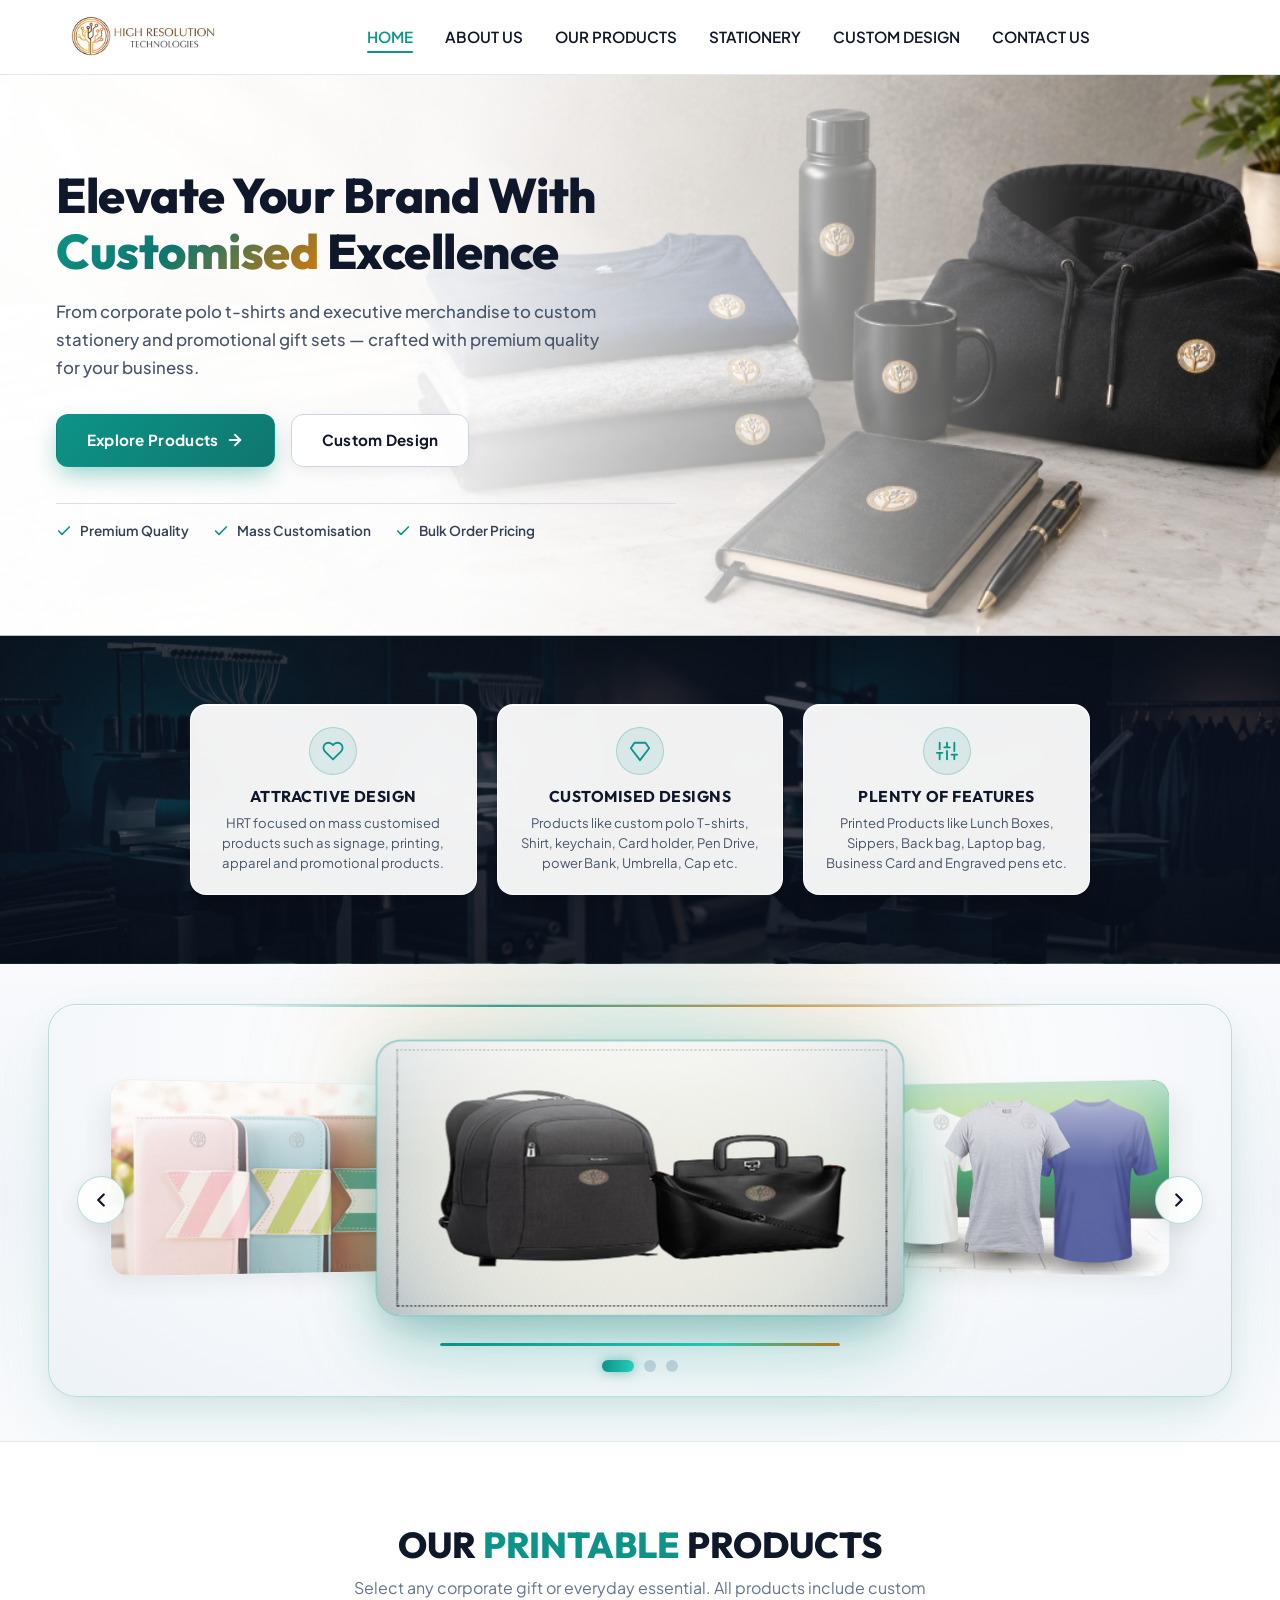
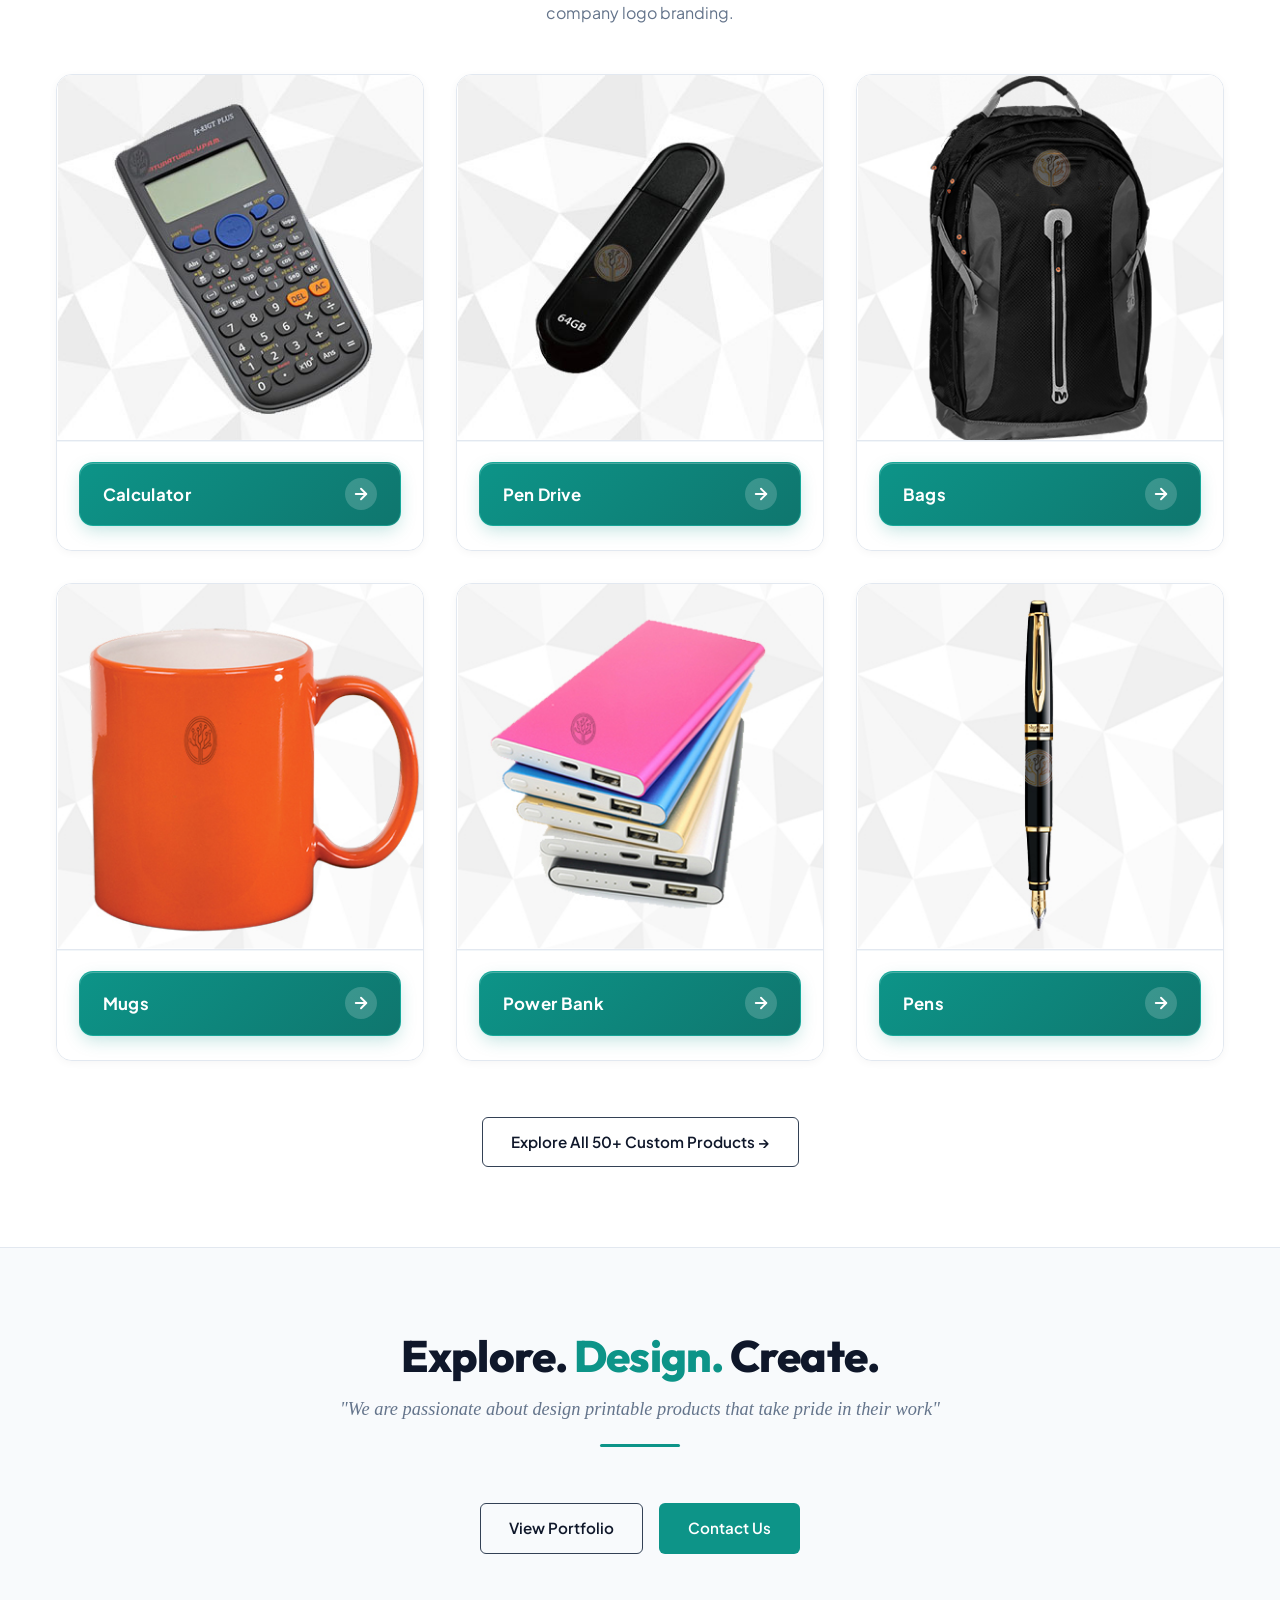
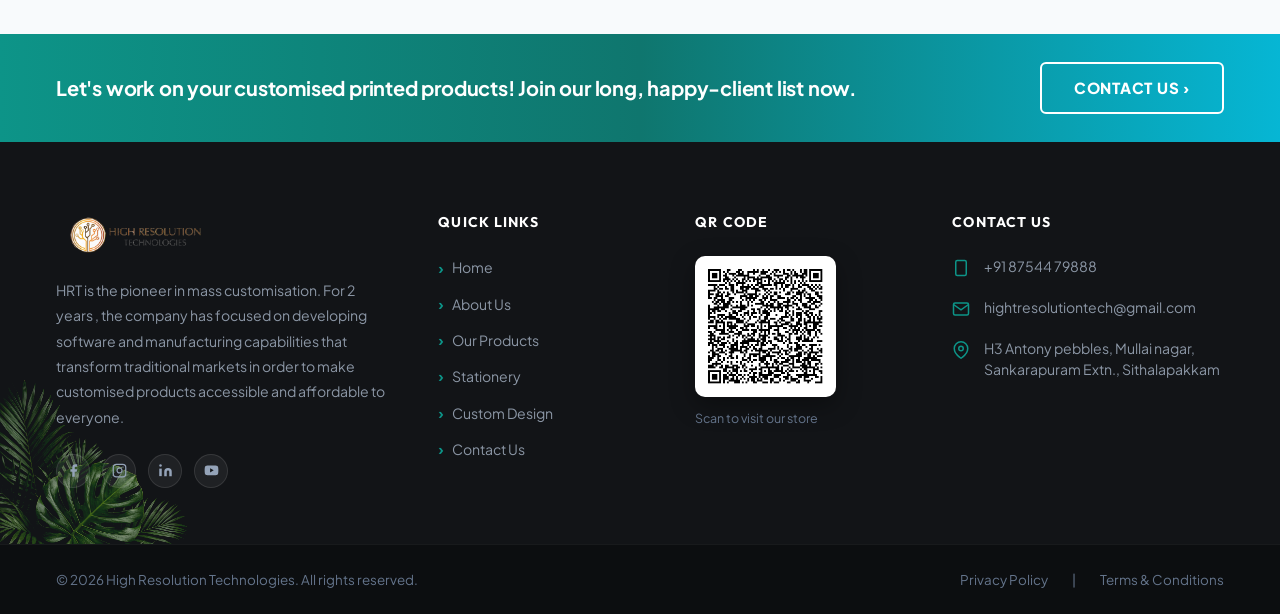
==== commit 5d7cc12f: "footer" ====
--- a/index.html
+++ b/index.html
@@ -1,17 +1,21 @@
 <!DOCTYPE html>
 <html lang="en">
+
 <head>
   <meta charset="UTF-8">
   <meta name="viewport" content="width=device-width, initial-scale=1.0">
   <title>High Resolution Technologies | Pioneer in Mass Customisation & Printing</title>
-  <meta name="description" content="HRT is India's pioneer in mass customisation. Custom printed corporate merchandise, apparel, promotional gifts, laptop bags, power banks, engraved pens, and stationery.">
-  
+  <meta name="description"
+    content="HRT is India's pioneer in mass customisation. Custom printed corporate merchandise, apparel, promotional gifts, laptop bags, power banks, engraved pens, and stationery.">
+
   <!-- CSS Stylesheets -->
   <link rel="stylesheet" href="css/style.css">
   <link rel="stylesheet" href="css/header.css">
   <link rel="stylesheet" href="css/footer.css">
+  <link rel="stylesheet" href="css/enquiry-modal.css">
   <link rel="stylesheet" href="css/responsive.css">
 </head>
+
 <body>
 
 
@@ -34,14 +38,6 @@
         </nav>
 
         <div class="header-icons">
-          <a href="cart.html" class="icon-btn header-cart-btn" title="View Cart" aria-label="Shopping Cart">
-            <svg width="22" height="22" viewBox="0 0 24 24" fill="none" stroke="currentColor" stroke-width="2">
-              <circle cx="9" cy="21" r="1"></circle>
-              <circle cx="20" cy="21" r="1"></circle>
-              <path d="M1 1h4l2.68 13.39a2 2 0 0 0 2 1.61h9.72a2 2 0 0 0 2-1.61L23 6H6"></path>
-            </svg>
-            <span class="icon-badge" id="headerCartBadge">2</span>
-          </a>
           <button class="mobile-toggle" id="mobileMenuBtn" aria-label="Toggle navigation menu">
             <svg width="24" height="24" viewBox="0 0 24 24" fill="none" stroke="currentColor" stroke-width="2">
               <line x1="3" y1="12" x2="21" y2="12"></line>
@@ -54,10 +50,69 @@
     </div>
   </header>
 
-  <!-- 1. HERO BANNER SECTION (Full Width Edge-to-Edge Banner) -->
+  <!-- 1. HERO BANNER SECTION (Full Width Edge-to-Edge Banner with Luxury Text Overlay) -->
   <section class="hero-banner-section">
     <div class="hero-banner-frame">
-      <img src="images/banners/home-hero-banner.jpg" alt="High Resolution Technologies - Premium Custom Printed Products & Corporate Merchandise" class="hero-banner-img">
+      <img src="images/banners/home-hero-banner.jpg"
+        alt="High Resolution Technologies - Premium Custom Printed Products & Corporate Merchandise"
+        class="hero-banner-img">
+
+      <!-- Premium Dark Opacity Overlay & Vignette -->
+      <div class="hero-banner-overlay"></div>
+
+      <!-- Hero Banner Content (Positioned on Left with High Contrast) -->
+      <div class="container hero-banner-content-container">
+        <div class="hero-banner-content">
+
+
+          <h1 class="hero-banner-title">
+            Elevate Your Brand With <span class="gradient-text">Customised</span> Excellence
+          </h1>
+
+          <p class="hero-banner-desc">
+            From corporate polo t-shirts and executive merchandise to custom stationery and promotional gift sets —
+            crafted with premium quality for your business.
+          </p>
+
+          <div class="hero-banner-actions">
+            <a href="shop.html" class="hero-btn hero-btn-primary">
+              <span>Explore Products</span>
+              <svg width="18" height="18" viewBox="0 0 24 24" fill="none" stroke="currentColor" stroke-width="2.5"
+                stroke-linecap="round" stroke-linejoin="round">
+                <line x1="5" y1="12" x2="19" y2="12"></line>
+                <polyline points="12 5 19 12 12 19"></polyline>
+              </svg>
+            </a>
+            <a href="custom-design.html" class="hero-btn hero-btn-glass">
+              <span>Custom Design</span>
+            </a>
+          </div>
+
+          <div class="hero-banner-perks">
+            <div class="hero-perk-item">
+              <svg width="16" height="16" viewBox="0 0 24 24" fill="none" stroke="#0d9488" stroke-width="2.5"
+                stroke-linecap="round" stroke-linejoin="round">
+                <polyline points="20 6 9 17 4 12"></polyline>
+              </svg>
+              <span>Premium Quality</span>
+            </div>
+            <div class="hero-perk-item">
+              <svg width="16" height="16" viewBox="0 0 24 24" fill="none" stroke="#0d9488" stroke-width="2.5"
+                stroke-linecap="round" stroke-linejoin="round">
+                <polyline points="20 6 9 17 4 12"></polyline>
+              </svg>
+              <span>Mass Customisation</span>
+            </div>
+            <div class="hero-perk-item">
+              <svg width="16" height="16" viewBox="0 0 24 24" fill="none" stroke="#0d9488" stroke-width="2.5"
+                stroke-linecap="round" stroke-linejoin="round">
+                <polyline points="20 6 9 17 4 12"></polyline>
+              </svg>
+              <span>Bulk Order Pricing</span>
+            </div>
+          </div>
+        </div>
+      </div>
     </div>
   </section>
 
@@ -68,8 +123,11 @@
         <!-- Pillar 1: ATTRACTIVE DESIGN -->
         <div class="value-prop-card">
           <div class="value-prop-icon-wrap">
-            <svg width="32" height="32" viewBox="0 0 24 24" fill="none" stroke="currentColor" stroke-width="2" stroke-linecap="round" stroke-linejoin="round">
-              <path d="M20.84 4.61a5.5 5.5 0 0 0-7.78 0L12 5.67l-1.06-1.06a5.5 5.5 0 0 0-7.78 7.78l1.06 1.06L12 21.23l7.78-7.78 1.06-1.06a5.5 5.5 0 0 0 0-7.78z"></path>
+            <svg width="32" height="32" viewBox="0 0 24 24" fill="none" stroke="currentColor" stroke-width="2"
+              stroke-linecap="round" stroke-linejoin="round">
+              <path
+                d="M20.84 4.61a5.5 5.5 0 0 0-7.78 0L12 5.67l-1.06-1.06a5.5 5.5 0 0 0-7.78 7.78l1.06 1.06L12 21.23l7.78-7.78 1.06-1.06a5.5 5.5 0 0 0 0-7.78z">
+              </path>
             </svg>
           </div>
           <h3 class="value-prop-title">Attractive Design</h3>
@@ -81,7 +139,8 @@
         <!-- Pillar 2: CUSTOMISED DESIGNS -->
         <div class="value-prop-card">
           <div class="value-prop-icon-wrap">
-            <svg width="32" height="32" viewBox="0 0 24 24" fill="none" stroke="currentColor" stroke-width="2" stroke-linecap="round" stroke-linejoin="round">
+            <svg width="32" height="32" viewBox="0 0 24 24" fill="none" stroke="currentColor" stroke-width="2"
+              stroke-linecap="round" stroke-linejoin="round">
               <polygon points="6 3 18 3 22 9 12 22 2 9 6 3"></polygon>
             </svg>
           </div>
@@ -94,7 +153,8 @@
         <!-- Pillar 3: PLENTY OF FEATURES -->
         <div class="value-prop-card">
           <div class="value-prop-icon-wrap">
-            <svg width="32" height="32" viewBox="0 0 24 24" fill="none" stroke="currentColor" stroke-width="2" stroke-linecap="round" stroke-linejoin="round">
+            <svg width="32" height="32" viewBox="0 0 24 24" fill="none" stroke="currentColor" stroke-width="2"
+              stroke-linecap="round" stroke-linejoin="round">
               <line x1="4" y1="21" x2="4" y2="14"></line>
               <line x1="4" y1="10" x2="4" y2="3"></line>
               <line x1="12" y1="21" x2="12" y2="12"></line>
@@ -127,7 +187,8 @@
           <!-- Card 0: Executive Bags & Backpacks -->
           <div class="showcase-3d-card pos-center" data-index="0">
             <div class="card-inner-frame">
-              <img src="images/products/showcase-bags.png" alt="High Resolution Technologies Executive Bags &amp; Backpacks">
+              <img src="images/products/showcase-bags.png"
+                alt="High Resolution Technologies Executive Bags &amp; Backpacks">
             </div>
             <div class="card-glow-reflection"></div>
           </div>
@@ -135,7 +196,8 @@
           <!-- Card 1: Custom Apparel & T-Shirts -->
           <div class="showcase-3d-card pos-right" data-index="1">
             <div class="card-inner-frame">
-              <img src="images/products/showcase-apparel.png" alt="High Resolution Technologies Custom Apparel &amp; T-Shirts">
+              <img src="images/products/showcase-apparel.png"
+                alt="High Resolution Technologies Custom Apparel &amp; T-Shirts">
             </div>
             <div class="card-glow-reflection"></div>
           </div>
@@ -143,7 +205,8 @@
           <!-- Card 2: Corporate Organizers & Stationery -->
           <div class="showcase-3d-card pos-left" data-index="2">
             <div class="card-inner-frame">
-              <img src="images/products/showcase-stationery.png" alt="High Resolution Technologies Corporate Organizers &amp; Stationery">
+              <img src="images/products/showcase-stationery.png"
+                alt="High Resolution Technologies Corporate Organizers &amp; Stationery">
             </div>
             <div class="card-glow-reflection"></div>
           </div>
@@ -151,12 +214,14 @@
 
         <!-- Glassmorphic Previous & Next Arrows -->
         <button class="slider-nav-btn prev-btn" id="sliderPrevBtn" aria-label="Previous Slide">
-          <svg width="22" height="22" viewBox="0 0 24 24" fill="none" stroke="currentColor" stroke-width="2.5" stroke-linecap="round" stroke-linejoin="round">
+          <svg width="22" height="22" viewBox="0 0 24 24" fill="none" stroke="currentColor" stroke-width="2.5"
+            stroke-linecap="round" stroke-linejoin="round">
             <polyline points="15 18 9 12 15 6"></polyline>
           </svg>
         </button>
         <button class="slider-nav-btn next-btn" id="sliderNextBtn" aria-label="Next Slide">
-          <svg width="22" height="22" viewBox="0 0 24 24" fill="none" stroke="currentColor" stroke-width="2.5" stroke-linecap="round" stroke-linejoin="round">
+          <svg width="22" height="22" viewBox="0 0 24 24" fill="none" stroke="currentColor" stroke-width="2.5"
+            stroke-linecap="round" stroke-linejoin="round">
             <polyline points="9 18 15 12 9 6"></polyline>
           </svg>
         </button>
@@ -181,127 +246,128 @@
     <div class="container">
       <div class="section-header">
         <h2 class="section-title">OUR <span style="color: var(--accent);">PRINTABLE</span> PRODUCTS</h2>
-        <p class="section-subtitle">Select any corporate gift or everyday essential. All products include custom company logo branding.</p>
+        <p class="section-subtitle">Select any corporate gift or everyday essential. All products include custom company
+          logo branding.</p>
       </div>
 
       <div class="printable-grid">
         <!-- Product 1: Calculator -->
-        <article class="printable-card">
+        <article class="printable-card" data-name="Calculator" data-img="images/products/calculater.png"
+          title="Click to enquire for Calculator">
           <div class="printable-thumb">
-            <a href="product-details.html">
-              <img src="images/products/calculater.png" alt="Calculator">
-            </a>
+            <img src="images/products/calculater.png" alt="Calculator">
           </div>
           <div class="printable-btn-wrap">
-            <a href="product-details.html" class="printable-action-btn">
+            <button type="button" class="printable-action-btn" aria-label="Enquire about Calculator">
               <span class="action-btn-text">Calculator</span>
               <span class="action-btn-arrow">
-                <svg width="18" height="18" viewBox="0 0 24 24" fill="none" stroke="currentColor" stroke-width="2.5" stroke-linecap="round" stroke-linejoin="round">
+                <svg width="18" height="18" viewBox="0 0 24 24" fill="none" stroke="currentColor" stroke-width="2.5"
+                  stroke-linecap="round" stroke-linejoin="round">
                   <line x1="5" y1="12" x2="19" y2="12"></line>
                   <polyline points="12 5 19 12 12 19"></polyline>
                 </svg>
               </span>
-            </a>
+            </button>
           </div>
         </article>
 
         <!-- Product 2: Pen Drive -->
-        <article class="printable-card">
+        <article class="printable-card" data-name="Pen Drive" data-img="images/products/pendrive.png"
+          title="Click to enquire for Pen Drive">
           <div class="printable-thumb">
-            <a href="product-details.html">
-              <img src="images/products/pendrive.png" alt="Pen Drive">
-            </a>
+            <img src="images/products/pendrive.png" alt="Pen Drive">
           </div>
           <div class="printable-btn-wrap">
-            <a href="product-details.html" class="printable-action-btn">
+            <button type="button" class="printable-action-btn" aria-label="Enquire about Pen Drive">
               <span class="action-btn-text">Pen Drive</span>
               <span class="action-btn-arrow">
-                <svg width="18" height="18" viewBox="0 0 24 24" fill="none" stroke="currentColor" stroke-width="2.5" stroke-linecap="round" stroke-linejoin="round">
+                <svg width="18" height="18" viewBox="0 0 24 24" fill="none" stroke="currentColor" stroke-width="2.5"
+                  stroke-linecap="round" stroke-linejoin="round">
                   <line x1="5" y1="12" x2="19" y2="12"></line>
                   <polyline points="12 5 19 12 12 19"></polyline>
                 </svg>
               </span>
-            </a>
+            </button>
           </div>
         </article>
 
         <!-- Product 3: Bags -->
-        <article class="printable-card">
+        <article class="printable-card" data-name="Bags" data-img="images/products/bag.png"
+          title="Click to enquire for Bags">
           <div class="printable-thumb">
-            <a href="product-details.html">
-              <img src="images/products/bag.png" alt="Bags">
-            </a>
+            <img src="images/products/bag.png" alt="Bags">
           </div>
           <div class="printable-btn-wrap">
-            <a href="product-details.html" class="printable-action-btn">
+            <button type="button" class="printable-action-btn" aria-label="Enquire about Bags">
               <span class="action-btn-text">Bags</span>
               <span class="action-btn-arrow">
-                <svg width="18" height="18" viewBox="0 0 24 24" fill="none" stroke="currentColor" stroke-width="2.5" stroke-linecap="round" stroke-linejoin="round">
+                <svg width="18" height="18" viewBox="0 0 24 24" fill="none" stroke="currentColor" stroke-width="2.5"
+                  stroke-linecap="round" stroke-linejoin="round">
                   <line x1="5" y1="12" x2="19" y2="12"></line>
                   <polyline points="12 5 19 12 12 19"></polyline>
                 </svg>
               </span>
-            </a>
+            </button>
           </div>
         </article>
 
         <!-- Product 4: Mugs -->
-        <article class="printable-card">
+        <article class="printable-card" data-name="Mugs" data-img="images/products/mugs.png"
+          title="Click to enquire for Mugs">
           <div class="printable-thumb">
-            <a href="product-details.html">
-              <img src="images/products/mugs.png" alt="Mugs">
-            </a>
+            <img src="images/products/mugs.png" alt="Mugs">
           </div>
           <div class="printable-btn-wrap">
-            <a href="product-details.html" class="printable-action-btn">
+            <button type="button" class="printable-action-btn" aria-label="Enquire about Mugs">
               <span class="action-btn-text">Mugs</span>
               <span class="action-btn-arrow">
-                <svg width="18" height="18" viewBox="0 0 24 24" fill="none" stroke="currentColor" stroke-width="2.5" stroke-linecap="round" stroke-linejoin="round">
+                <svg width="18" height="18" viewBox="0 0 24 24" fill="none" stroke="currentColor" stroke-width="2.5"
+                  stroke-linecap="round" stroke-linejoin="round">
                   <line x1="5" y1="12" x2="19" y2="12"></line>
                   <polyline points="12 5 19 12 12 19"></polyline>
                 </svg>
               </span>
-            </a>
+            </button>
           </div>
         </article>
 
         <!-- Product 5: Power Bank -->
-        <article class="printable-card">
+        <article class="printable-card" data-name="Power Bank" data-img="images/products/powerbank.png"
+          title="Click to enquire for Power Bank">
           <div class="printable-thumb">
-            <a href="product-details.html">
-              <img src="images/products/powerbank.png" alt="Power Bank">
-            </a>
+            <img src="images/products/powerbank.png" alt="Power Bank">
           </div>
           <div class="printable-btn-wrap">
-            <a href="product-details.html" class="printable-action-btn">
+            <button type="button" class="printable-action-btn" aria-label="Enquire about Power Bank">
               <span class="action-btn-text">Power Bank</span>
               <span class="action-btn-arrow">
-                <svg width="18" height="18" viewBox="0 0 24 24" fill="none" stroke="currentColor" stroke-width="2.5" stroke-linecap="round" stroke-linejoin="round">
+                <svg width="18" height="18" viewBox="0 0 24 24" fill="none" stroke="currentColor" stroke-width="2.5"
+                  stroke-linecap="round" stroke-linejoin="round">
                   <line x1="5" y1="12" x2="19" y2="12"></line>
                   <polyline points="12 5 19 12 12 19"></polyline>
                 </svg>
               </span>
-            </a>
+            </button>
           </div>
         </article>
 
         <!-- Product 6: Pens -->
-        <article class="printable-card">
+        <article class="printable-card" data-name="Pens" data-img="images/products/pen.png"
+          title="Click to enquire for Pens">
           <div class="printable-thumb">
-            <a href="product-details.html">
-              <img src="images/products/pen.png" alt="Pens">
-            </a>
+            <img src="images/products/pen.png" alt="Pens">
           </div>
           <div class="printable-btn-wrap">
-            <a href="product-details.html" class="printable-action-btn">
+            <button type="button" class="printable-action-btn" aria-label="Enquire about Pens">
               <span class="action-btn-text">Pens</span>
               <span class="action-btn-arrow">
-                <svg width="18" height="18" viewBox="0 0 24 24" fill="none" stroke="currentColor" stroke-width="2.5" stroke-linecap="round" stroke-linejoin="round">
+                <svg width="18" height="18" viewBox="0 0 24 24" fill="none" stroke="currentColor" stroke-width="2.5"
+                  stroke-linecap="round" stroke-linejoin="round">
                   <line x1="5" y1="12" x2="19" y2="12"></line>
                   <polyline points="12 5 19 12 12 19"></polyline>
                 </svg>
               </span>
-            </a>
+            </button>
           </div>
         </article>
       </div>
@@ -317,7 +383,8 @@
     <div class="container">
       <div class="process-header">
         <h2 class="process-title">Explore. <span class="highlight-teal">Design.</span> Create.</h2>
-        <p class="process-subtitle">"We are passionate about design printable products that take pride in their work"</p>
+        <p class="process-subtitle">"We are passionate about design printable products that take pride in their work"
+        </p>
         <div class="process-divider"></div>
       </div>
 
@@ -346,7 +413,8 @@
   <footer class="site-footer">
     <!-- Botanical Leaf Accent (Bottom-Left as in design) -->
     <div class="footer-leaf-accent" aria-hidden="true">
-      <img src="images/footer-leaves.jpg" alt="Botanical leaf accent" class="footer-leaf-img" onerror="this.style.display='none'">
+      <img src="images/footer-leaves.jpg" alt="Botanical leaf accent" class="footer-leaf-img"
+        onerror="this.style.display='none'">
     </div>
 
     <div class="container footer-content-wrap">
@@ -357,33 +425,36 @@
             <img src="images/logo/logo.png" alt="High Resolution Technologies" class="footer-brand-logo">
           </a>
           <p>
-            High Resolution Technologies delivers premium-quality products with custom branding solutions for businesses, schools and organizations.
-          </p>
+            HRT is the pioneer in mass customisation. For 2 years , the company has focused on developing software and
+            manufacturing capabilities that transform traditional markets in order to make customised products
+            accessible and affordable to everyone. </p>
           <!-- Social Media Links -->
           <div class="footer-social-links">
             <a href="#" class="footer-social-btn" aria-label="Facebook" title="Facebook">
               <svg width="15" height="15" viewBox="0 0 24 24" fill="currentColor">
-                <path d="M18 2h-3a5 5 0 0 0-5 5v3H7v4h3v8h4v-8h3l1-4h-4V7a1 1 0 0 1 1-1h3z"/>
+                <path d="M18 2h-3a5 5 0 0 0-5 5v3H7v4h3v8h4v-8h3l1-4h-4V7a1 1 0 0 1 1-1h3z" />
               </svg>
             </a>
             <a href="#" class="footer-social-btn" aria-label="Instagram" title="Instagram">
-              <svg width="15" height="15" viewBox="0 0 24 24" fill="none" stroke="currentColor" stroke-width="2" stroke-linecap="round" stroke-linejoin="round">
-                <rect x="2" y="2" width="20" height="20" rx="5" ry="5"/>
-                <path d="M16 11.37A4 4 0 1 1 12.63 8 4 4 0 0 1 16 11.37z"/>
-                <line x1="17.5" y1="6.5" x2="17.51" y2="6.5"/>
+              <svg width="15" height="15" viewBox="0 0 24 24" fill="none" stroke="currentColor" stroke-width="2"
+                stroke-linecap="round" stroke-linejoin="round">
+                <rect x="2" y="2" width="20" height="20" rx="5" ry="5" />
+                <path d="M16 11.37A4 4 0 1 1 12.63 8 4 4 0 0 1 16 11.37z" />
+                <line x1="17.5" y1="6.5" x2="17.51" y2="6.5" />
               </svg>
             </a>
             <a href="#" class="footer-social-btn" aria-label="LinkedIn" title="LinkedIn">
               <svg width="15" height="15" viewBox="0 0 24 24" fill="currentColor">
-                <path d="M16 8a6 6 0 0 1 6 6v7h-4v-7a2 2 0 0 0-2-2 2 2 0 0 0-2 2v7h-4v-7a6 6 0 0 1 6-6z"/>
-                <rect x="2" y="9" width="4" height="12"/>
-                <circle cx="4" cy="4" r="2"/>
+                <path d="M16 8a6 6 0 0 1 6 6v7h-4v-7a2 2 0 0 0-2-2 2 2 0 0 0-2 2v7h-4v-7a6 6 0 0 1 6-6z" />
+                <rect x="2" y="9" width="4" height="12" />
+                <circle cx="4" cy="4" r="2" />
               </svg>
             </a>
             <a href="#" class="footer-social-btn" aria-label="YouTube" title="YouTube">
               <svg width="15" height="15" viewBox="0 0 24 24" fill="currentColor">
-                <path d="M22.54 6.42a2.78 2.78 0 0 0-1.94-2C18.88 4 12 4 12 4s-6.88 0-8.6.46a2.78 2.78 0 0 0-1.94 2A29 29 0 0 0 1 11.75a29 29 0 0 0 .46 5.33A2.78 2.78 0 0 0 3.4 19c1.72.46 8.6.46 8.6.46s6.88 0 8.6-.46a2.78 2.78 0 0 0 1.94-2 29 29 0 0 0 .46-5.25 29 29 0 0 0-.46-5.33z"/>
-                <polygon points="9.75 15.02 15.5 11.75 9.75 8.48 9.75 15.02" fill="#121417"/>
+                <path
+                  d="M22.54 6.42a2.78 2.78 0 0 0-1.94-2C18.88 4 12 4 12 4s-6.88 0-8.6.46a2.78 2.78 0 0 0-1.94 2A29 29 0 0 0 1 11.75a29 29 0 0 0 .46 5.33A2.78 2.78 0 0 0 3.4 19c1.72.46 8.6.46 8.6.46s6.88 0 8.6-.46a2.78 2.78 0 0 0 1.94-2 29 29 0 0 0 .46-5.25 29 29 0 0 0-.46-5.33z" />
+                <polygon points="9.75 15.02 15.5 11.75 9.75 8.48 9.75 15.02" fill="#121417" />
               </svg>
             </a>
           </div>
@@ -407,7 +478,8 @@
           <h4>QR Code</h4>
           <div class="footer-qr-container">
             <div class="footer-qr-wrap">
-              <img src="images/icons/qr-code.png" alt="High Resolution Technologies QR Code" class="footer-qr-img" onerror="this.src='images/qr-code.png'">
+              <img src="images/icons/qr-code.png" alt="High Resolution Technologies QR Code" class="footer-qr-img"
+                onerror="this.src='images/qr-code.png'">
             </div>
             <span class="footer-qr-subtext">Scan to visit our store</span>
           </div>
@@ -419,22 +491,22 @@
           <div class="footer-contact-list">
             <div class="footer-contact-item">
               <svg class="footer-contact-icon" viewBox="0 0 24 24" fill="none" stroke="currentColor" stroke-width="2">
-                <rect x="5" y="2" width="14" height="20" rx="2" ry="2"/>
-                <line x1="12" y1="18" x2="12.01" y2="18"/>
+                <rect x="5" y="2" width="14" height="20" rx="2" ry="2" />
+                <line x1="12" y1="18" x2="12.01" y2="18" />
               </svg>
               <span>+91 87544 79888</span>
             </div>
             <div class="footer-contact-item">
               <svg class="footer-contact-icon" viewBox="0 0 24 24" fill="none" stroke="currentColor" stroke-width="2">
-                <path d="M4 4h16c1.1 0 2 .9 2 2v12c0 1.1-.9 2-2 2H4c-1.1 0-2-.9-2-2V6c0-1.1.9-2 2-2z"/>
-                <polyline points="22,6 12,13 2,6"/>
-              </svg>
-              <a href="mailto:info@highresolutiontech.com">info@highresolutiontech.com</a>
+                <path d="M4 4h16c1.1 0 2 .9 2 2v12c0 1.1-.9 2-2 2H4c-1.1 0-2-.9-2-2V6c0-1.1.9-2 2-2z" />
+                <polyline points="22,6 12,13 2,6" />
+              </svg>
+              <a href="mailto:hightresolutiontech@gmail.com">hightresolutiontech@gmail.com</a>
             </div>
             <div class="footer-contact-item">
               <svg class="footer-contact-icon" viewBox="0 0 24 24" fill="none" stroke="currentColor" stroke-width="2">
-                <path d="M21 10c0 7-9 13-9 13s-9-6-9-13a9 9 0 0 1 18 0z"/>
-                <circle cx="12" cy="10" r="3"/>
+                <path d="M21 10c0 7-9 13-9 13s-9-6-9-13a9 9 0 0 1 18 0z" />
+                <circle cx="12" cy="10" r="3" />
               </svg>
               <span>H3 Antony pebbles, Mullai nagar,<br>Sankarapuram Extn., Sithalapakkam</span>
             </div>
@@ -458,7 +530,7 @@
 
   <!-- Main JavaScript Files -->
   <script src="js/main.js"></script>
-  <script src="js/products.js"></script>
-  <script src="js/cart.js"></script>
+  <script src="js/enquiry-modal.js"></script>
 </body>
-</html>
+
+</html>
--- a/css/style.css
+++ b/css/style.css
@@ -251,14 +251,14 @@
   color: #fff;
 }
 
-/* --- 5. HERO BANNER SECTION (Full Width Edge-to-Edge Banner) --- */
+/* --- 5. HERO BANNER SECTION (Full Width Edge-to-Edge Banner with Luxury White Overlay) --- */
 .hero-banner-section {
   width: 100%;
   padding: 0;
   margin: 0;
   position: relative;
   overflow: hidden;
-  background-color: #0f172a;
+  background-color: #f8fafc;
 }
 
 .hero-banner-frame {
@@ -268,25 +268,188 @@
   padding: 0;
   border-radius: 0;
   overflow: hidden;
-  box-shadow: none;
-  border: none;
+  display: flex;
+  align-items: center;
+  min-height: 560px;
+}
+
+.hero-banner-img {
+  position: absolute;
+  top: 0;
+  left: 0;
+  width: 100%;
+  height: 100%;
+  object-fit: cover;
+  object-position: right center;
   display: block;
-}
-
-.hero-banner-img {
-  width: 100%;
-  height: auto;
-  max-height: 640px;
-  min-height: 360px;
-  object-fit: cover;
-  object-position: center center;
-  display: block;
+  z-index: 1;
+}
+
+/* Luxury White Opacity Gradient Overlay - White/Frosted left to preserve text, transparent right for products */
+.hero-banner-overlay {
+  position: absolute;
+  inset: 0;
+  background: linear-gradient(
+    90deg,
+    rgba(255, 255, 255, 0.96) 0%,
+    rgba(255, 255, 255, 0.91) 36%,
+    rgba(255, 255, 255, 0.58) 64%,
+    rgba(255, 255, 255, 0.12) 85%,
+    transparent 100%
+  );
+  z-index: 2;
+  pointer-events: none;
+}
+
+.hero-banner-content-container {
+  position: relative;
+  z-index: 3;
+  width: 100%;
+  padding-block: 4.5rem;
+}
+
+.hero-banner-content {
+  max-width: 620px;
+  color: #0f172a;
+}
+
+/* Badge */
+.hero-tag-badge {
+  display: inline-flex;
+  align-items: center;
+  gap: 8px;
+  background: rgba(13, 148, 136, 0.08);
+  border: 1.5px solid rgba(13, 148, 136, 0.3);
+  backdrop-filter: blur(12px);
+  -webkit-backdrop-filter: blur(12px);
+  padding: 6px 16px;
+  border-radius: 50px;
+  font-size: 0.82rem;
+  font-weight: 700;
+  letter-spacing: 0.05em;
+  text-transform: uppercase;
+  color: #0d9488;
+  margin-bottom: 1.25rem;
+  box-shadow: 0 4px 15px rgba(13, 148, 136, 0.08);
+}
+
+.badge-sparkle {
+  font-size: 0.95rem;
+}
+
+/* Title */
+.hero-banner-title {
+  font-family: var(--font-heading);
+  font-size: clamp(2.2rem, 3.8vw, 3.4rem);
+  font-weight: 800;
+  line-height: 1.15;
+  color: #0f172a;
+  margin-bottom: 1.15rem;
+  letter-spacing: -0.01em;
+}
+
+.hero-banner-title .gradient-text {
+  background: linear-gradient(135deg, #0d9488 0%, #0f766e 45%, #d97706 100%);
+  -webkit-background-clip: text;
+  -webkit-text-fill-color: transparent;
+  display: inline;
+}
+
+/* Description */
+.hero-banner-desc {
+  font-size: 1.05rem;
+  line-height: 1.65;
+  color: #475569;
+  margin-bottom: 2rem;
+  max-width: 560px;
+  font-weight: 500;
+}
+
+/* Action Buttons */
+.hero-banner-actions {
+  display: flex;
+  align-items: center;
+  gap: 1rem;
+  flex-wrap: wrap;
+  margin-bottom: 2.25rem;
+}
+
+.hero-btn {
+  display: inline-flex;
+  align-items: center;
+  justify-content: center;
+  gap: 8px;
+  padding: 0.85rem 1.85rem;
+  border-radius: 12px;
+  font-size: 0.95rem;
+  font-weight: 700;
+  text-decoration: none;
+  transition: all 0.3s cubic-bezier(0.16, 1, 0.3, 1);
+  letter-spacing: 0.02em;
+}
+
+.hero-btn-primary {
+  background: linear-gradient(135deg, #0d9488 0%, #0f766e 100%);
+  color: #ffffff;
+  box-shadow: 0 10px 25px -4px rgba(13, 148, 136, 0.45);
+  border: 1px solid rgba(13, 148, 136, 0.3);
+}
+
+.hero-btn-primary:hover {
+  background: linear-gradient(135deg, #0f766e 0%, #115e59 100%);
+  transform: translateY(-3px);
+  box-shadow: 0 16px 32px -4px rgba(13, 148, 136, 0.55);
+  color: #ffffff;
+}
+
+.hero-btn-primary svg {
+  transition: transform 0.3s ease;
+}
+
+.hero-btn-primary:hover svg {
+  transform: translateX(4px);
+}
+
+.hero-btn-glass {
+  background: rgba(255, 255, 255, 0.85);
+  color: #0f172a;
+  border: 1.5px solid #cbd5e1;
+  backdrop-filter: blur(12px);
+  -webkit-backdrop-filter: blur(12px);
+  box-shadow: 0 4px 14px rgba(15, 23, 42, 0.06);
+}
+
+.hero-btn-glass:hover {
+  background: #ffffff;
+  border-color: #0d9488;
+  color: #0d9488;
+  transform: translateY(-3px);
+  box-shadow: 0 10px 25px -4px rgba(13, 148, 136, 0.25);
+}
+
+/* Micro Perks */
+.hero-banner-perks {
+  display: flex;
+  align-items: center;
+  gap: 1.5rem;
+  flex-wrap: wrap;
+  padding-top: 1rem;
+  border-top: 1px solid rgba(203, 213, 225, 0.7);
+}
+
+.hero-perk-item {
+  display: inline-flex;
+  align-items: center;
+  gap: 8px;
+  font-size: 0.85rem;
+  font-weight: 600;
+  color: #334155;
 }
 
 /* --- 6. THREE VALUE PROPOSITION PILLARS --- */
 .value-props-section {
   position: relative;
-  padding: 5.5rem 0;
+  padding: 4.25rem 0;
   background-image: linear-gradient(180deg, rgba(10, 17, 30, 0.78) 0%, rgba(15, 23, 42, 0.72) 50%, rgba(10, 17, 30, 0.8) 100%), url('../images/banners/value-props-bg.jpg');
   background-size: cover;
   background-position: center center;
@@ -299,7 +462,9 @@
 .value-props-grid {
   display: grid;
   grid-template-columns: repeat(3, 1fr);
-  gap: var(--space-xl);
+  gap: 1.25rem;
+  max-width: 900px;
+  margin-inline: auto;
   position: relative;
   z-index: 2;
 }
@@ -309,14 +474,14 @@
   backdrop-filter: blur(16px);
   -webkit-backdrop-filter: blur(16px);
   border: 1px solid rgba(255, 255, 255, 0.75);
-  border-radius: 22px;
-  padding: 2.5rem 1.85rem;
+  border-radius: 16px;
+  padding: 1.35rem 1.15rem 1.35rem;
   text-align: center;
   transition: all 0.35s cubic-bezier(0.16, 1, 0.3, 1);
   position: relative;
   overflow: hidden;
-  box-shadow: 0 20px 45px -10px rgba(0, 0, 0, 0.28),
-              0 8px 18px -4px rgba(15, 23, 42, 0.15),
+  box-shadow: 0 14px 32px -8px rgba(0, 0, 0, 0.22),
+              0 4px 12px -2px rgba(15, 23, 42, 0.12),
               inset 0 1px 0 rgba(255, 255, 255, 1);
 }
 
@@ -326,17 +491,17 @@
   top: 0;
   left: 0;
   right: 0;
-  height: 4px;
+  height: 3px;
   background: linear-gradient(90deg, var(--accent) 0%, #2dd4bf 50%, var(--gold) 100%);
   opacity: 0;
   transition: opacity 0.35s ease;
 }
 
 .value-prop-card:hover {
-  transform: translateY(-8px);
+  transform: translateY(-5px);
   background: #ffffff;
-  box-shadow: 0 30px 65px -12px rgba(13, 148, 136, 0.35),
-              0 12px 25px -4px rgba(0, 0, 0, 0.2);
+  box-shadow: 0 22px 50px -10px rgba(13, 148, 136, 0.3),
+              0 8px 18px -3px rgba(0, 0, 0, 0.18);
   border-color: rgba(45, 212, 191, 0.6);
 }
 
@@ -345,12 +510,12 @@
 }
 
 .value-prop-icon-wrap {
-  width: 72px;
-  height: 72px;
-  margin: 0 auto 1.5rem;
+  width: 48px;
+  height: 48px;
+  margin: 0 auto 0.75rem;
   border-radius: 50%;
   background: rgba(13, 148, 136, 0.1);
-  border: 2px solid rgba(13, 148, 136, 0.25);
+  border: 1.5px solid rgba(13, 148, 136, 0.25);
   display: flex;
   align-items: center;
   justify-content: center;
@@ -358,27 +523,32 @@
   transition: all 0.35s cubic-bezier(0.16, 1, 0.3, 1);
 }
 
+.value-prop-icon-wrap svg {
+  width: 22px;
+  height: 22px;
+}
+
 .value-prop-card:hover .value-prop-icon-wrap {
   background: linear-gradient(135deg, var(--accent) 0%, #0f766e 100%);
   color: #ffffff;
-  transform: scale(1.1) rotate(4deg);
-  box-shadow: 0 10px 25px rgba(13, 148, 136, 0.4);
+  transform: scale(1.08) rotate(4deg);
+  box-shadow: 0 8px 20px rgba(13, 148, 136, 0.35);
   border-color: transparent;
 }
 
 .value-prop-title {
-  font-size: 1.2rem;
-  font-weight: 800;
-  letter-spacing: 0.04em;
+  font-size: 0.98rem;
+  font-weight: 700;
+  letter-spacing: 0.03em;
   text-transform: uppercase;
   color: #0f172a;
-  margin-bottom: 0.85rem;
+  margin-bottom: 0.45rem;
 }
 
 .value-prop-text {
-  font-size: 0.94rem;
+  font-size: 0.82rem;
   color: #475569;
-  line-height: 1.7;
+  line-height: 1.5;
 }
 
 /* --- 7. AUTO-SCROLLING LUXURY 3D COVERFLOW SHOWCASE (Wider Box, Leaner Height, Inside Buttons) --- */
@@ -991,6 +1161,4 @@
 @import url('./header.css');
 @import url('./footer.css');
 @import url('./shop.css');
-@import url('./product-details.css');
-@import url('./cart.css');
 @import url('./responsive.css');
--- a/css/enquiry-modal.css
+++ b/css/enquiry-modal.css
@@ -0,0 +1,696 @@
+/* ==========================================================================
+   HIGH RESOLUTION TECHNOLOGIES - ENQUIRY MODAL (PREMIUM POPUP)
+   ========================================================================== */
+
+/* Prevent scrolling when modal is active */
+body.modal-open {
+  overflow: hidden !important;
+  padding-right: 0px;
+}
+
+/* Modal Overlay Backdrop with Glassmorphism */
+.enquiry-modal-overlay {
+  position: fixed;
+  inset: 0;
+  width: 100vw;
+  height: 100vh;
+  background: rgba(15, 23, 42, 0.72);
+  backdrop-filter: blur(8px);
+  -webkit-backdrop-filter: blur(8px);
+  z-index: 999999;
+  display: flex;
+  align-items: center;
+  justify-content: center;
+  padding: 1.25rem;
+  opacity: 0;
+  visibility: hidden;
+  transition: opacity 0.3s cubic-bezier(0.16, 1, 0.3, 1), visibility 0.3s cubic-bezier(0.16, 1, 0.3, 1);
+}
+
+.enquiry-modal-overlay.active {
+  opacity: 1;
+  visibility: visible;
+}
+
+/* Modal Window Container */
+.enquiry-modal-box {
+  width: 100%;
+  max-width: 540px;
+  background: #ffffff;
+  border-radius: 20px;
+  box-shadow: 0 25px 60px -15px rgba(0, 0, 0, 0.4), 0 0 0 1px rgba(255, 255, 255, 0.1);
+  overflow: hidden;
+  transform: scale(0.92) translateY(20px);
+  transition: transform 0.35s cubic-bezier(0.16, 1, 0.3, 1);
+  display: flex;
+  flex-direction: column;
+  max-height: 92vh;
+}
+
+.enquiry-modal-overlay.active .enquiry-modal-box {
+  transform: scale(1) translateY(0);
+}
+
+/* Modal Header: Radiant Cyan / Sky Theme matching user reference */
+.enquiry-modal-header {
+  background: linear-gradient(135deg, #00d2ff 0%, #0091d5 100%);
+  padding: 0.95rem 1.4rem;
+  display: flex;
+  align-items: center;
+  justify-content: space-between;
+  color: #ffffff;
+  position: relative;
+  box-shadow: 0 4px 14px rgba(0, 180, 216, 0.25);
+  flex-shrink: 0;
+}
+
+.enquiry-modal-header-left {
+  display: flex;
+  flex-direction: column;
+  gap: 2px;
+}
+
+.modal-category-tag {
+  font-size: 0.68rem;
+  font-weight: 700;
+  letter-spacing: 0.1em;
+  text-transform: uppercase;
+  color: rgba(255, 255, 255, 0.85);
+}
+
+.enquiry-modal-title {
+  margin: 0;
+  font-size: 1.25rem;
+  font-weight: 800;
+  color: #ffffff;
+  letter-spacing: -0.01em;
+  display: flex;
+  align-items: center;
+  gap: 6px;
+  line-height: 1.25;
+}
+
+.enquiry-modal-title span.product-target {
+  font-weight: 800;
+  text-decoration: underline;
+  text-decoration-color: rgba(255, 255, 255, 0.5);
+  text-underline-offset: 4px;
+}
+
+/* Modern Close Button matching reference with enhanced UX */
+.enquiry-modal-close {
+  background: rgba(255, 255, 255, 0.18);
+  border: 1px solid rgba(255, 255, 255, 0.3);
+  color: #ffffff;
+  padding: 0.35rem 0.8rem;
+  border-radius: 9999px;
+  font-size: 0.85rem;
+  font-weight: 700;
+  cursor: pointer;
+  display: inline-flex;
+  align-items: center;
+  gap: 6px;
+  transition: all 0.2s ease;
+  user-select: none;
+}
+
+.enquiry-modal-close:hover {
+  background: rgba(255, 255, 255, 0.32);
+  transform: translateY(-1px);
+}
+
+.enquiry-modal-close:active {
+  transform: scale(0.96);
+}
+
+/* Modal Body Content */
+.enquiry-modal-body {
+  padding: 1.15rem 1.4rem;
+  overflow-y: auto;
+  overscroll-behavior: contain;
+  max-height: calc(88vh - 65px);
+}
+
+.enquiry-modal-body::-webkit-scrollbar {
+  width: 5px;
+}
+
+.enquiry-modal-body::-webkit-scrollbar-track {
+  background: #f1f5f9;
+}
+
+.enquiry-modal-body::-webkit-scrollbar-thumb {
+  background: #cbd5e1;
+  border-radius: 4px;
+}
+
+/* Selected Product Summary Ribbon */
+.enquiry-product-preview-bar {
+  display: flex;
+  align-items: center;
+  gap: 0.85rem;
+  background: #f8fafc;
+  border: 1px solid #e2e8f0;
+  border-radius: 12px;
+  padding: 0.6rem 0.9rem;
+  margin-bottom: 0.9rem;
+}
+
+.enquiry-preview-thumb-box {
+  width: 52px;
+  height: 52px;
+  border-radius: 10px;
+  background: #ffffff;
+  border: 1px solid #e2e8f0;
+  display: flex;
+  align-items: center;
+  justify-content: center;
+  padding: 4px;
+  flex-shrink: 0;
+  box-shadow: 0 2px 6px rgba(0, 0, 0, 0.04);
+}
+
+.enquiry-preview-thumb-box img {
+  width: 100%;
+  height: 100%;
+  object-fit: contain;
+}
+
+.enquiry-preview-details {
+  flex: 1;
+}
+
+.enquiry-preview-label {
+  font-size: 0.72rem;
+  font-weight: 600;
+  color: #64748b;
+  text-transform: uppercase;
+  letter-spacing: 0.05em;
+}
+
+.enquiry-preview-name {
+  font-size: 1.05rem;
+  font-weight: 700;
+  color: #0f172a;
+  margin-top: 1px;
+}
+
+.enquiry-preview-badge {
+  font-size: 0.7rem;
+  font-weight: 600;
+  color: #0d9488;
+  background: #ccfbf1;
+  padding: 0.25rem 0.6rem;
+  border-radius: 999px;
+  display: inline-flex;
+  align-items: center;
+  gap: 4px;
+}
+
+.enquiry-preview-badge::before {
+  content: '';
+  width: 6px;
+  height: 6px;
+  border-radius: 50%;
+  background: #0d9488;
+  display: inline-block;
+}
+
+/* Form Styles */
+.enquiry-form {
+  display: flex;
+  flex-direction: column;
+  gap: 1rem;
+}
+
+.form-row-2col {
+  display: grid;
+  grid-template-columns: 1fr 1fr;
+  gap: 0.9rem;
+}
+
+@media (max-width: 480px) {
+  .form-row-2col {
+    grid-template-columns: 1fr;
+  }
+}
+
+.form-group {
+  display: flex;
+  flex-direction: column;
+  gap: 0.35rem;
+}
+
+.form-label {
+  font-size: 0.8rem;
+  font-weight: 600;
+  color: #334155;
+}
+
+.form-label span.req {
+  color: #ef4444;
+}
+
+.enquiry-input,
+.enquiry-textarea {
+  width: 100%;
+  background: #f8fafc;
+  border: 1.5px solid #e2e8f0;
+  border-radius: 9px;
+  padding: 0.65rem 0.85rem;
+  font-size: 0.9rem;
+  color: #0f172a;
+  font-family: inherit;
+  transition: all 0.2s ease;
+  outline: none;
+}
+
+.enquiry-input::placeholder,
+.enquiry-textarea::placeholder {
+  color: #94a3b8;
+  font-size: 0.86rem;
+}
+
+.enquiry-input:hover,
+.enquiry-textarea:hover {
+  background: #ffffff;
+  border-color: #cbd5e1;
+}
+
+.enquiry-input:focus,
+.enquiry-textarea:focus {
+  background: #ffffff;
+  border-color: #00b4d8;
+  box-shadow: 0 0 0 3px rgba(0, 180, 216, 0.16);
+}
+
+.enquiry-textarea {
+  resize: vertical;
+  min-height: 65px;
+  line-height: 1.45;
+}
+
+/* Validation Feedback & Error States */
+.enquiry-input.is-invalid,
+.enquiry-textarea.is-invalid {
+  border-color: #ef4444 !important;
+  background-color: #fff5f5 !important;
+}
+
+.enquiry-input.is-invalid:focus,
+.enquiry-textarea.is-invalid:focus {
+  border-color: #ef4444 !important;
+  box-shadow: 0 0 0 3px rgba(239, 68, 68, 0.18) !important;
+}
+
+.enquiry-input.is-valid,
+.enquiry-textarea.is-valid {
+  border-color: #10b981 !important;
+}
+
+.form-error-msg {
+  display: none;
+  font-size: 0.74rem;
+  color: #ef4444;
+  font-weight: 600;
+  margin-top: 3px;
+  line-height: 1.25;
+}
+
+.form-error-msg.visible {
+  display: block;
+  animation: modalErrorIn 0.2s cubic-bezier(0.16, 1, 0.3, 1);
+}
+
+@keyframes modalErrorIn {
+  from {
+    opacity: 0;
+    transform: translateY(-3px);
+  }
+  to {
+    opacity: 1;
+    transform: translateY(0);
+  }
+}
+
+/* Submit Action Button */
+.enquiry-submit-btn {
+  background: #1e293b;
+  color: #ffffff;
+  border: none;
+  border-radius: 10px;
+  padding: 0.85rem 1.5rem;
+  font-size: 0.95rem;
+  font-weight: 700;
+  letter-spacing: 0.05em;
+  text-transform: uppercase;
+  cursor: pointer;
+  display: inline-flex;
+  align-items: center;
+  justify-content: center;
+  gap: 8px;
+  transition: all 0.25s ease;
+  margin-top: 0.35rem;
+  box-shadow: 0 4px 12px rgba(15, 23, 42, 0.2);
+}
+
+.enquiry-submit-btn:hover {
+  background: #0f172a;
+  transform: translateY(-2px);
+  box-shadow: 0 8px 20px rgba(15, 23, 42, 0.3);
+}
+
+.enquiry-submit-btn:active {
+  transform: translateY(0);
+}
+
+/* Success Confirmation State */
+.enquiry-success-view {
+  display: none;
+  text-align: center;
+  padding: 1.5rem 1rem 1rem;
+}
+
+.enquiry-success-icon-box {
+  width: 68px;
+  height: 68px;
+  border-radius: 50%;
+  background: #dcfce7;
+  color: #16a34a;
+  display: inline-flex;
+  align-items: center;
+  justify-content: center;
+  margin-bottom: 1.25rem;
+  box-shadow: 0 8px 20px rgba(22, 163, 74, 0.2);
+}
+
+.enquiry-success-title {
+  font-size: 1.35rem;
+  font-weight: 800;
+  color: #0f172a;
+  margin-bottom: 0.5rem;
+}
+
+.enquiry-success-desc {
+  font-size: 0.92rem;
+  color: #64748b;
+  line-height: 1.6;
+  max-width: 400px;
+  margin: 0 auto 1.5rem;
+}
+
+.enquiry-done-btn {
+  background: linear-gradient(135deg, #00d2ff 0%, #0091d5 100%);
+  color: #ffffff;
+  border: none;
+  border-radius: 10px;
+  padding: 0.75rem 2rem;
+  font-size: 0.92rem;
+  font-weight: 700;
+  cursor: pointer;
+  transition: all 0.2s ease;
+}
+
+.enquiry-done-btn:hover {
+  transform: translateY(-2px);
+  box-shadow: 0 6px 18px rgba(0, 180, 216, 0.35);
+}
+
+/* ==========================================================================
+   Stationery Product Grid & Card Styling (Matching user reference layout)
+   ========================================================================== */
+/* ==========================================================================
+   Stationery Product Grid & Card Styling (Enhanced Attractive Hover Effects)
+   ========================================================================== */
+.stationery-section-title-wrap {
+  text-align: center;
+  margin: 1.5rem 0 3rem;
+  cursor: default;
+}
+
+.stationery-section-title {
+  font-size: clamp(1.6rem, 2.8vw, 2.2rem);
+  font-weight: 800;
+  color: #1e293b;
+  text-transform: uppercase;
+  letter-spacing: 0.04em;
+  margin: 0;
+  transition: all 0.35s cubic-bezier(0.16, 1, 0.3, 1);
+  display: inline-block;
+}
+
+.stationery-section-title-wrap:hover .stationery-section-title {
+  letter-spacing: 0.06em;
+  transform: translateY(-2px);
+}
+
+.stationery-section-title span {
+  color: #0d9488;
+  transition: all 0.35s ease;
+}
+
+.stationery-section-title-wrap:hover .stationery-section-title span {
+  color: #0f766e;
+  text-shadow: 0 0 20px rgba(13, 148, 136, 0.35);
+}
+
+.stationery-title-line {
+  width: 50px;
+  height: 3.5px;
+  background: linear-gradient(90deg, #0d9488 0%, #2dd4bf 100%);
+  border-radius: 3px;
+  margin: 0.75rem auto 0;
+  transition: all 0.4s cubic-bezier(0.16, 1, 0.3, 1);
+}
+
+.stationery-section-title-wrap:hover .stationery-title-line {
+  width: 100px;
+  box-shadow: 0 2px 12px rgba(13, 148, 136, 0.5);
+}
+
+/* Clickable product card styling for stationery page with rich attractive hover animations */
+.stationery-product-card {
+  background: #ffffff;
+  border: 1.5px solid #e2e8f0;
+  border-radius: 16px;
+  overflow: hidden;
+  position: relative;
+  display: flex;
+  flex-direction: column;
+  padding: 1.25rem 1rem 1.1rem;
+  cursor: pointer;
+  transition: all 0.4s cubic-bezier(0.16, 1, 0.3, 1);
+  box-shadow: 0 4px 14px rgba(15, 23, 42, 0.04);
+}
+
+/* Animated Top Accent Border */
+.stationery-product-card::before {
+  content: '';
+  position: absolute;
+  top: 0;
+  left: 0;
+  right: 0;
+  height: 3.5px;
+  background: linear-gradient(90deg, #0d9488 0%, #2dd4bf 50%, #d97706 100%);
+  opacity: 0;
+  transform: scaleX(0.2);
+  transition: all 0.35s cubic-bezier(0.16, 1, 0.3, 1);
+  z-index: 5;
+}
+
+/* Light Sheen / Shimmer Sweep on Hover */
+.stationery-product-card::after {
+  content: '';
+  position: absolute;
+  top: -60%;
+  left: -130%;
+  width: 70%;
+  height: 220%;
+  background: linear-gradient(
+    105deg,
+    transparent 25%,
+    rgba(255, 255, 255, 0.75) 50%,
+    rgba(13, 148, 136, 0.15) 55%,
+    transparent 75%
+  );
+  transform: rotate(25deg);
+  pointer-events: none;
+  z-index: 4;
+}
+
+.stationery-product-card:hover {
+  border-color: rgba(13, 148, 136, 0.75);
+  transform: translateY(-9px) scale(1.02);
+  box-shadow: 0 22px 42px -10px rgba(13, 148, 136, 0.28),
+              0 8px 20px -4px rgba(15, 23, 42, 0.08),
+              inset 0 0 0 1px rgba(45, 212, 191, 0.25);
+}
+
+.stationery-product-card:hover::before {
+  opacity: 1;
+  transform: scaleX(1);
+}
+
+.stationery-product-card:hover::after {
+  left: 170%;
+  transition: left 0.85s cubic-bezier(0.16, 1, 0.3, 1);
+}
+
+.stationery-card-image-stage {
+  width: 100%;
+  aspect-ratio: 1 / 0.95;
+  display: flex;
+  align-items: center;
+  justify-content: center;
+  margin-bottom: 0.85rem;
+  border-radius: 12px;
+  background: #f8fafc;
+  position: relative;
+  overflow: hidden;
+  transition: all 0.4s ease;
+}
+
+.stationery-product-card:hover .stationery-card-image-stage {
+  background: radial-gradient(circle at center, rgba(13, 148, 136, 0.12) 0%, rgba(241, 245, 249, 0.6) 65%, #f8fafc 100%);
+}
+
+.stationery-card-img {
+  max-width: 84%;
+  max-height: 155px;
+  object-fit: contain;
+  transition: all 0.45s cubic-bezier(0.16, 1, 0.3, 1);
+  filter: drop-shadow(0 4px 8px rgba(0, 0, 0, 0.06));
+}
+
+.stationery-product-card:hover .stationery-card-img {
+  transform: scale(1.14) translateY(-6px);
+  filter: drop-shadow(0 16px 22px rgba(13, 148, 136, 0.32)) drop-shadow(0 4px 6px rgba(0, 0, 0, 0.1));
+}
+
+.stationery-card-footer {
+  margin-top: auto;
+  display: flex;
+  align-items: center;
+  justify-content: space-between;
+  width: 100%;
+  position: relative;
+  z-index: 2;
+}
+
+.stationery-card-title {
+  font-size: 0.88rem;
+  font-weight: 700;
+  color: #1e293b;
+  text-transform: uppercase;
+  letter-spacing: 0.02em;
+  margin: 0;
+  transition: color 0.3s ease;
+}
+
+.stationery-product-card:hover .stationery-card-title {
+  color: #0d9488;
+}
+
+.stationery-enquiry-badge {
+  background: linear-gradient(135deg, #0d9488 0%, #0f766e 100%);
+  color: #ffffff;
+  font-size: 0.76rem;
+  font-weight: 700;
+  padding: 5px 14px;
+  border-radius: 6px;
+  display: inline-flex;
+  align-items: center;
+  gap: 5px;
+  letter-spacing: 0.04em;
+  box-shadow: 0 2px 8px rgba(13, 148, 136, 0.25);
+  transition: all 0.3s cubic-bezier(0.16, 1, 0.3, 1);
+  position: relative;
+}
+
+.stationery-enquiry-badge::after {
+  content: '→';
+  font-size: 0.85rem;
+  opacity: 0;
+  max-width: 0;
+  transform: translateX(-4px);
+  transition: all 0.3s ease;
+}
+
+.stationery-product-card:hover .stationery-enquiry-badge {
+  background: linear-gradient(135deg, #0f766e 0%, #115e59 100%);
+  transform: translateY(-2px) scale(1.06);
+  box-shadow: 0 6px 18px rgba(13, 148, 136, 0.45);
+  letter-spacing: 0.05em;
+  padding-right: 12px;
+}
+
+.stationery-product-card:hover .stationery-enquiry-badge::after {
+  opacity: 1;
+  max-width: 12px;
+  transform: translateX(0);
+}
+
+.stationery-corner-triangle {
+  position: absolute;
+  bottom: 0;
+  right: 0;
+  width: 0;
+  height: 0;
+  border-bottom: 24px solid #0d9488;
+  border-left: 24px solid transparent;
+  pointer-events: none;
+  transition: all 0.35s cubic-bezier(0.16, 1, 0.3, 1);
+  opacity: 0.85;
+  z-index: 3;
+}
+
+.stationery-product-card:hover .stationery-corner-triangle {
+  border-bottom: 32px solid #0d9488;
+  border-left: 32px solid transparent;
+  opacity: 1;
+  filter: drop-shadow(-3px -3px 6px rgba(13, 148, 136, 0.45));
+}
+
+/* --- SHOP & HOME PRODUCT CARDS ENQUIRY STYLING --- */
+.modern-product-card {
+  cursor: pointer;
+}
+
+.card-enquiry-wrap {
+  margin: 0;
+  display: flex;
+  align-items: center;
+  justify-content: center;
+  width: 100%;
+}
+
+.card-enquiry-badge {
+  background: #f0fdfa;
+  color: #0d9488;
+  border: 1px solid rgba(13, 148, 136, 0.25);
+  padding: 0.42rem 1.15rem;
+  font-size: 0.82rem;
+  font-weight: 700;
+  border-radius: 999px;
+  display: inline-flex;
+  align-items: center;
+  justify-content: center;
+  gap: 6px;
+  letter-spacing: 0.03em;
+  white-space: nowrap;
+  transition: all 0.3s cubic-bezier(0.16, 1, 0.3, 1);
+}
+
+.modern-product-card:hover .card-enquiry-badge {
+  background: linear-gradient(135deg, #0d9488 0%, #0f766e 100%);
+  color: #ffffff;
+  border-color: transparent;
+  transform: translateY(-2px);
+  box-shadow: 0 4px 14px rgba(13, 148, 136, 0.35);
+}
+
+.printable-card {
+  cursor: pointer;
+}
+
+
--- a/css/responsive.css
+++ b/css/responsive.css
@@ -31,18 +31,22 @@
     left: 0;
   }
 
-  /* Hero Banner (Edge-to-Edge Full Bleed) */
-  .hero-banner-section {
-    padding: 0;
-  }
-
+  /* Hero Banner Tablet Adjustments */
   .hero-banner-frame {
-    border-radius: 0;
-  }
-
-  .hero-banner-img {
-    max-height: 460px;
-    min-height: 280px;
+    min-height: 500px;
+  }
+
+  .hero-banner-content-container {
+    padding-block: 3.5rem;
+  }
+
+  .hero-banner-overlay {
+    background: linear-gradient(
+      90deg,
+      rgba(255, 255, 255, 0.96) 0%,
+      rgba(255, 255, 255, 0.92) 55%,
+      rgba(255, 255, 255, 0.65) 100%
+    );
   }
 
   /* Product Grid */
@@ -54,12 +58,14 @@
   /* High Resolution Technologies Responsive Additions */
   .value-props-section {
     background-attachment: scroll;
-    padding: 3.5rem 0;
+    padding: 2.25rem 0;
   }
 
   .value-props-grid {
     grid-template-columns: 1fr;
-    gap: var(--space-md);
+    max-width: 420px;
+    margin-inline: auto;
+    gap: 1rem;
   }
 
   /* Showcase 3D Coverflow Tablet Adjustments */
@@ -138,18 +144,38 @@
 
 /* --- MOBILE SCREENS (max-width: 640px) --- */
 @media (max-width: 640px) {
-  /* Hero Banner (Edge-to-Edge Full Bleed) */
-  .hero-banner-section {
-    padding: 0;
-  }
-
+  /* Hero Banner Mobile Adjustments */
   .hero-banner-frame {
-    border-radius: 0;
-  }
-
-  .hero-banner-img {
-    max-height: 280px;
-    min-height: 200px;
+    min-height: 520px;
+  }
+
+  .hero-banner-content-container {
+    padding-block: 3rem 2.5rem;
+  }
+
+  .hero-banner-overlay {
+    background: linear-gradient(
+      180deg,
+      rgba(255, 255, 255, 0.96) 0%,
+      rgba(255, 255, 255, 0.93) 65%,
+      rgba(255, 255, 255, 0.8) 100%
+    );
+  }
+
+  .hero-banner-actions {
+    flex-direction: column;
+    align-items: stretch;
+  }
+
+  .hero-banner-actions .hero-btn {
+    width: 100%;
+    text-align: center;
+  }
+
+  .hero-banner-perks {
+    flex-direction: column;
+    align-items: flex-start;
+    gap: 0.6rem;
   }
 
   .section-title {
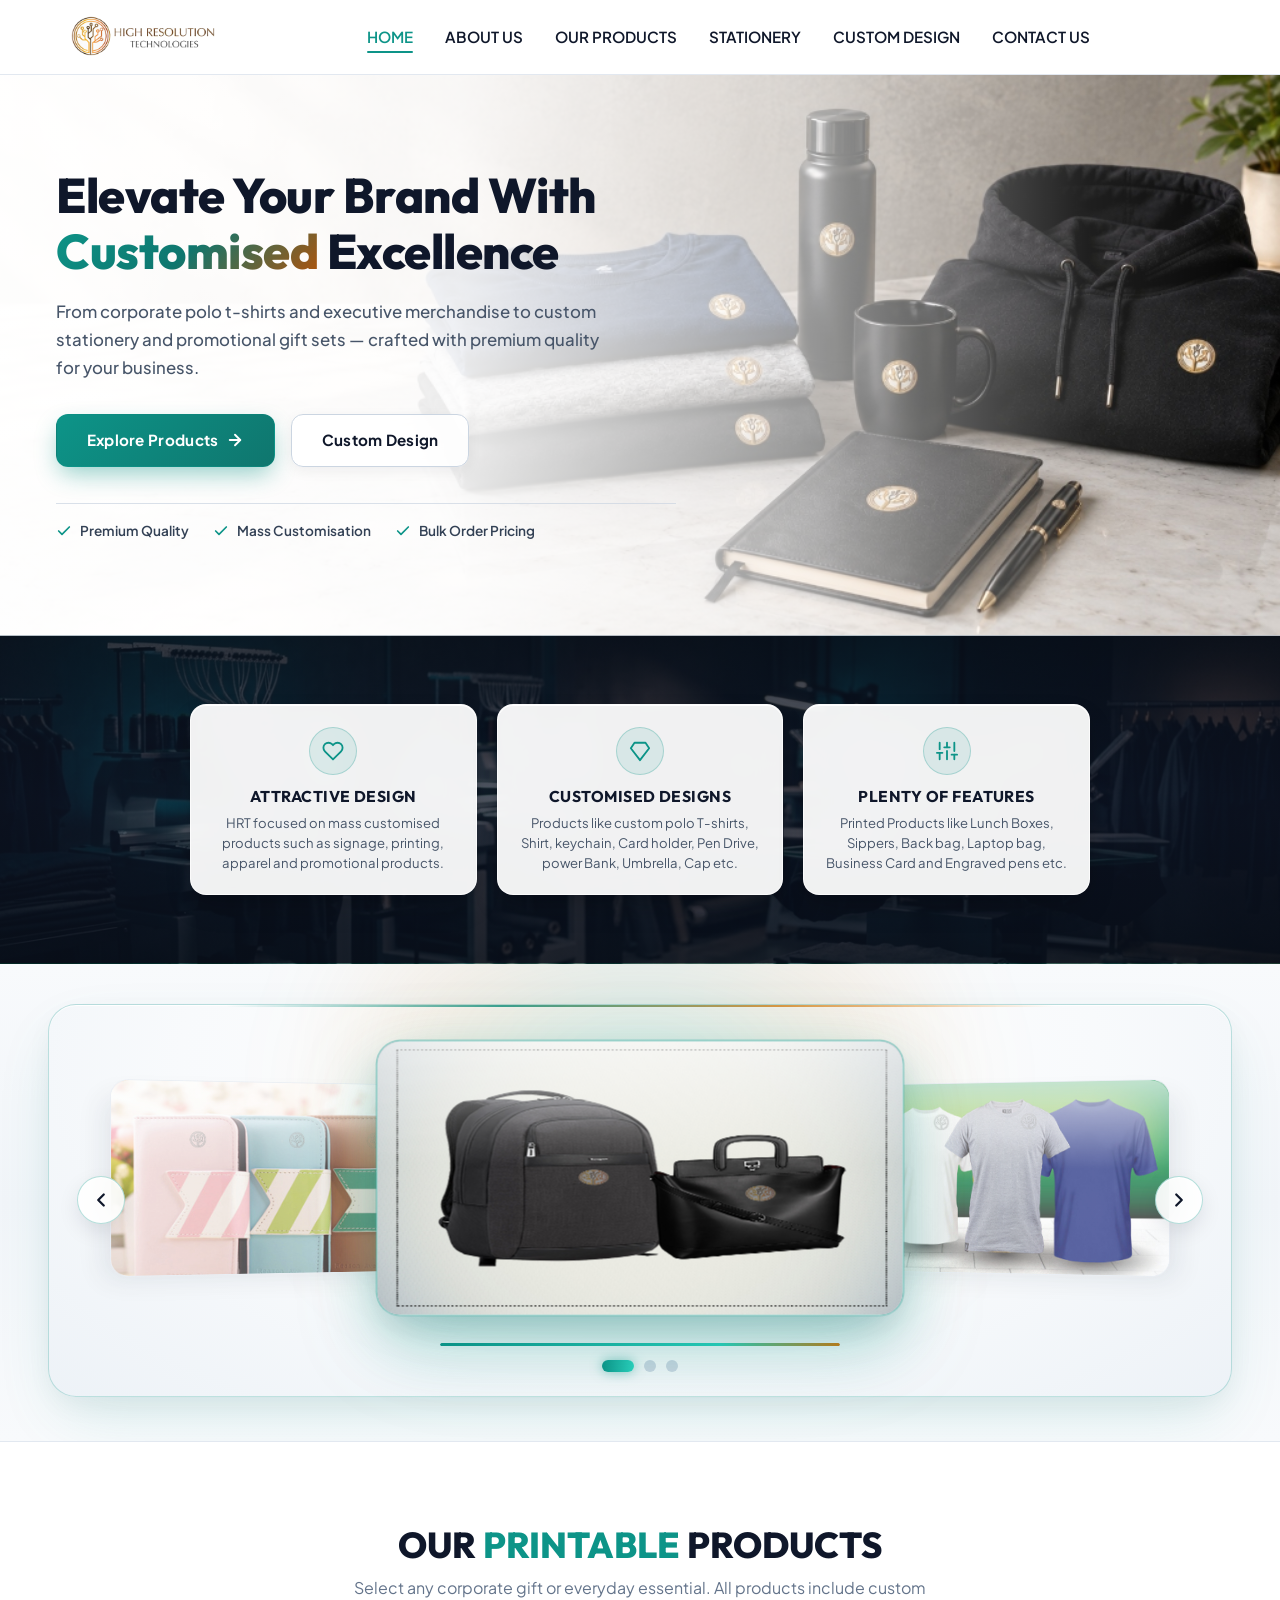
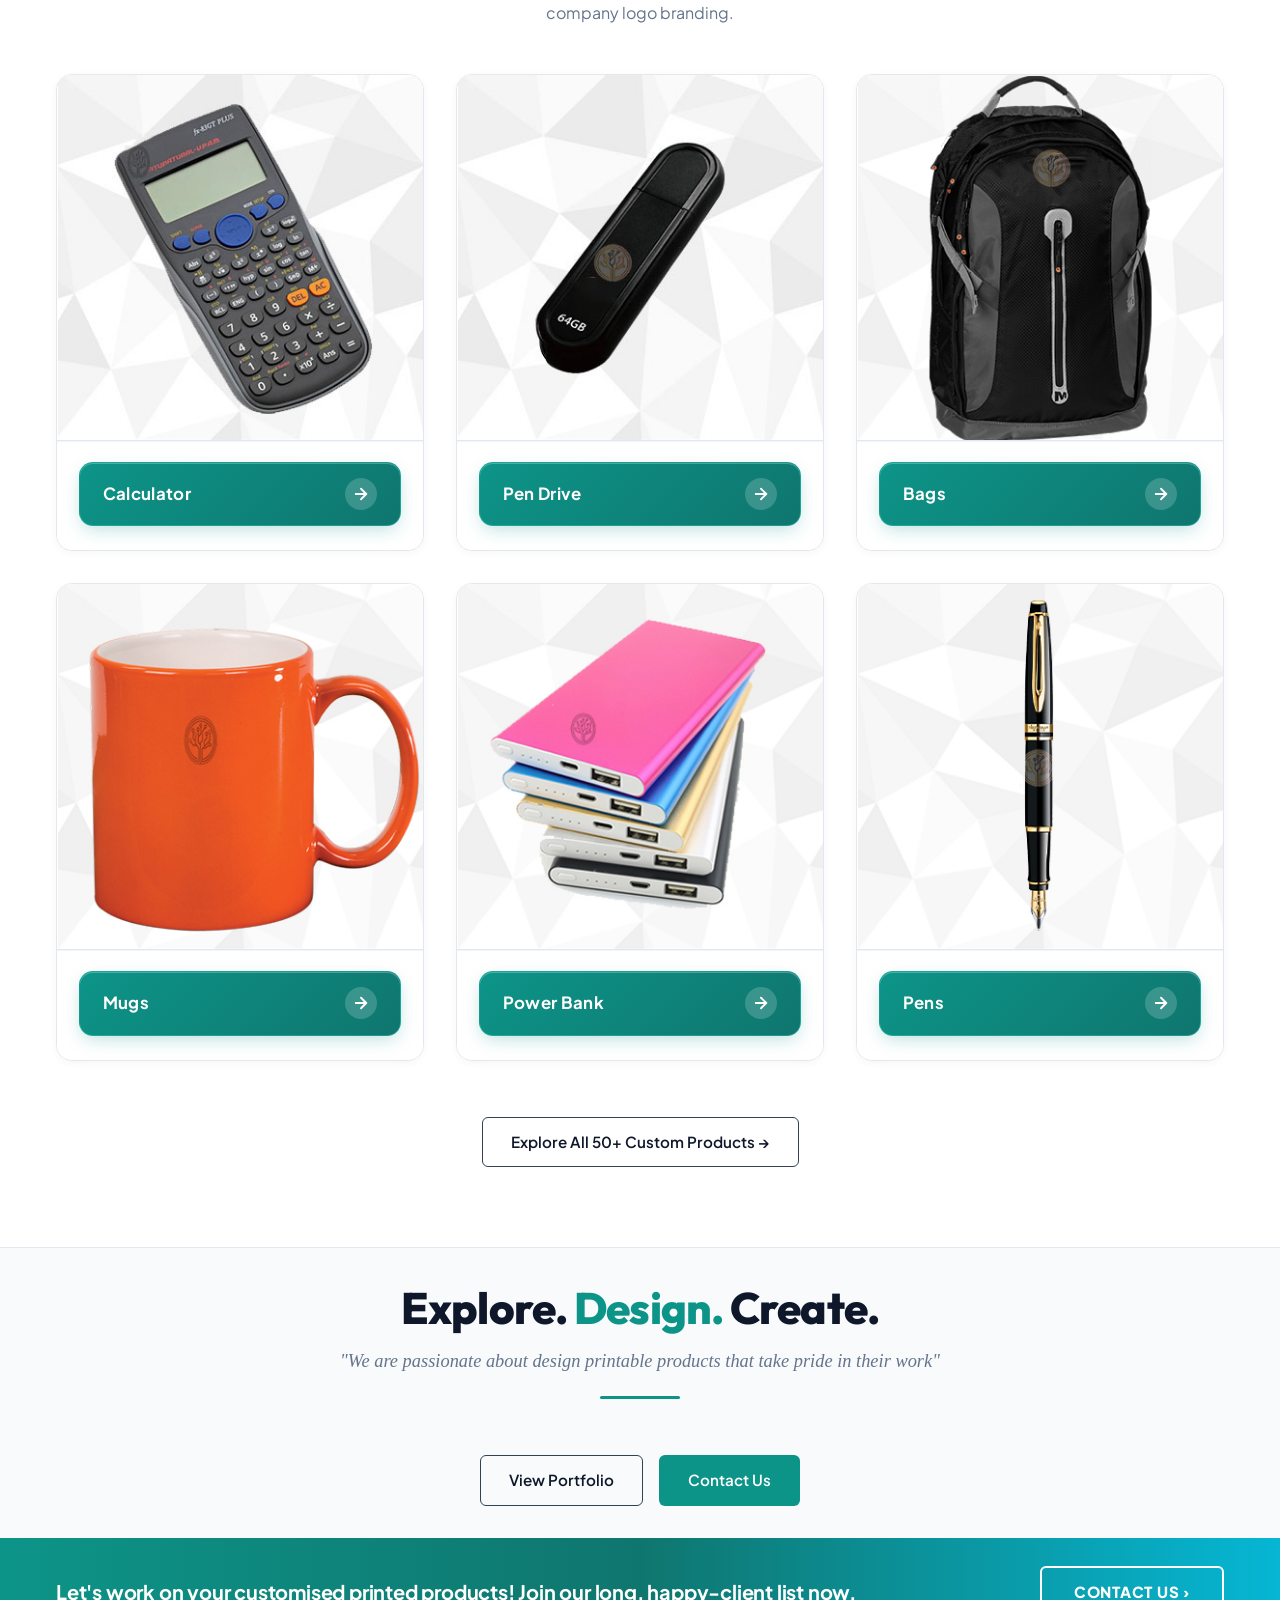
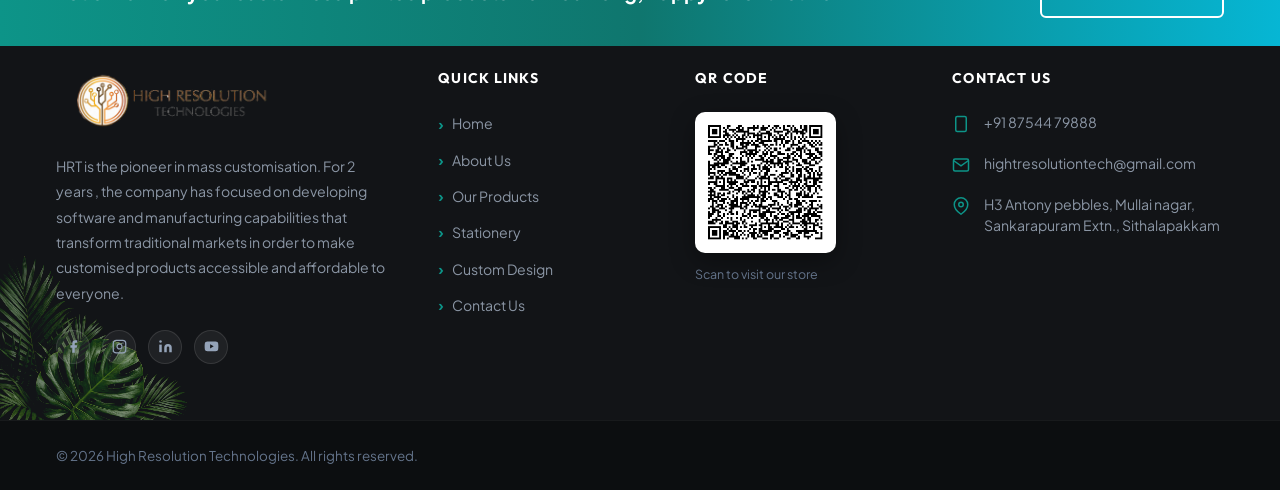
==== commit f0e43ecf: "feat: add contact form validation, styling, and mail handling functionality" ====
--- a/index.html
+++ b/index.html
@@ -9,11 +9,11 @@
     content="HRT is India's pioneer in mass customisation. Custom printed corporate merchandise, apparel, promotional gifts, laptop bags, power banks, engraved pens, and stationery.">
 
   <!-- CSS Stylesheets -->
-  <link rel="stylesheet" href="css/style.css">
+  <link rel="stylesheet" href="css/style.css?v=9">
   <link rel="stylesheet" href="css/header.css">
-  <link rel="stylesheet" href="css/footer.css">
+  <link rel="stylesheet" href="css/footer.css?v=9">
   <link rel="stylesheet" href="css/enquiry-modal.css">
-  <link rel="stylesheet" href="css/responsive.css">
+  <link rel="stylesheet" href="css/responsive.css?v=9">
 </head>
 
 <body>
@@ -213,18 +213,20 @@
         </div>
 
         <!-- Glassmorphic Previous & Next Arrows -->
-        <button class="slider-nav-btn prev-btn" id="sliderPrevBtn" aria-label="Previous Slide">
-          <svg width="22" height="22" viewBox="0 0 24 24" fill="none" stroke="currentColor" stroke-width="2.5"
-            stroke-linecap="round" stroke-linejoin="round">
-            <polyline points="15 18 9 12 15 6"></polyline>
-          </svg>
-        </button>
-        <button class="slider-nav-btn next-btn" id="sliderNextBtn" aria-label="Next Slide">
-          <svg width="22" height="22" viewBox="0 0 24 24" fill="none" stroke="currentColor" stroke-width="2.5"
-            stroke-linecap="round" stroke-linejoin="round">
-            <polyline points="9 18 15 12 9 6"></polyline>
-          </svg>
-        </button>
+        <div class="slider-nav-controls">
+          <button class="slider-nav-btn prev-btn" id="sliderPrevBtn" aria-label="Previous Slide">
+            <svg width="22" height="22" viewBox="0 0 24 24" fill="none" stroke="currentColor" stroke-width="2.5"
+              stroke-linecap="round" stroke-linejoin="round">
+              <polyline points="15 18 9 12 15 6"></polyline>
+            </svg>
+          </button>
+          <button class="slider-nav-btn next-btn" id="sliderNextBtn" aria-label="Next Slide">
+            <svg width="22" height="22" viewBox="0 0 24 24" fill="none" stroke="currentColor" stroke-width="2.5"
+              stroke-linecap="round" stroke-linejoin="round">
+              <polyline points="9 18 15 12 9 6"></polyline>
+            </svg>
+          </button>
+        </div>
 
         <!-- Progress Indicator Bar -->
         <div class="slider-progress-bar">
@@ -252,13 +254,12 @@
 
       <div class="printable-grid">
         <!-- Product 1: Calculator -->
-        <article class="printable-card" data-name="Calculator" data-img="images/products/calculater.png"
-          title="Click to enquire for Calculator">
+        <a href="shop.html" class="printable-card" title="View Our Products - Calculator">
           <div class="printable-thumb">
             <img src="images/products/calculater.png" alt="Calculator">
           </div>
           <div class="printable-btn-wrap">
-            <button type="button" class="printable-action-btn" aria-label="Enquire about Calculator">
+            <div class="printable-action-btn">
               <span class="action-btn-text">Calculator</span>
               <span class="action-btn-arrow">
                 <svg width="18" height="18" viewBox="0 0 24 24" fill="none" stroke="currentColor" stroke-width="2.5"
@@ -267,18 +268,17 @@
                   <polyline points="12 5 19 12 12 19"></polyline>
                 </svg>
               </span>
-            </button>
-          </div>
-        </article>
+            </div>
+          </div>
+        </a>
 
         <!-- Product 2: Pen Drive -->
-        <article class="printable-card" data-name="Pen Drive" data-img="images/products/pendrive.png"
-          title="Click to enquire for Pen Drive">
+        <a href="shop.html" class="printable-card" title="View Our Products - Pen Drive">
           <div class="printable-thumb">
             <img src="images/products/pendrive.png" alt="Pen Drive">
           </div>
           <div class="printable-btn-wrap">
-            <button type="button" class="printable-action-btn" aria-label="Enquire about Pen Drive">
+            <div class="printable-action-btn">
               <span class="action-btn-text">Pen Drive</span>
               <span class="action-btn-arrow">
                 <svg width="18" height="18" viewBox="0 0 24 24" fill="none" stroke="currentColor" stroke-width="2.5"
@@ -287,18 +287,17 @@
                   <polyline points="12 5 19 12 12 19"></polyline>
                 </svg>
               </span>
-            </button>
-          </div>
-        </article>
+            </div>
+          </div>
+        </a>
 
         <!-- Product 3: Bags -->
-        <article class="printable-card" data-name="Bags" data-img="images/products/bag.png"
-          title="Click to enquire for Bags">
+        <a href="shop.html" class="printable-card" title="View Our Products - Bags">
           <div class="printable-thumb">
             <img src="images/products/bag.png" alt="Bags">
           </div>
           <div class="printable-btn-wrap">
-            <button type="button" class="printable-action-btn" aria-label="Enquire about Bags">
+            <div class="printable-action-btn">
               <span class="action-btn-text">Bags</span>
               <span class="action-btn-arrow">
                 <svg width="18" height="18" viewBox="0 0 24 24" fill="none" stroke="currentColor" stroke-width="2.5"
@@ -307,18 +306,17 @@
                   <polyline points="12 5 19 12 12 19"></polyline>
                 </svg>
               </span>
-            </button>
-          </div>
-        </article>
+            </div>
+          </div>
+        </a>
 
         <!-- Product 4: Mugs -->
-        <article class="printable-card" data-name="Mugs" data-img="images/products/mugs.png"
-          title="Click to enquire for Mugs">
+        <a href="shop.html" class="printable-card" title="View Our Products - Mugs">
           <div class="printable-thumb">
             <img src="images/products/mugs.png" alt="Mugs">
           </div>
           <div class="printable-btn-wrap">
-            <button type="button" class="printable-action-btn" aria-label="Enquire about Mugs">
+            <div class="printable-action-btn">
               <span class="action-btn-text">Mugs</span>
               <span class="action-btn-arrow">
                 <svg width="18" height="18" viewBox="0 0 24 24" fill="none" stroke="currentColor" stroke-width="2.5"
@@ -327,18 +325,17 @@
                   <polyline points="12 5 19 12 12 19"></polyline>
                 </svg>
               </span>
-            </button>
-          </div>
-        </article>
+            </div>
+          </div>
+        </a>
 
         <!-- Product 5: Power Bank -->
-        <article class="printable-card" data-name="Power Bank" data-img="images/products/powerbank.png"
-          title="Click to enquire for Power Bank">
+        <a href="shop.html" class="printable-card" title="View Our Products - Power Bank">
           <div class="printable-thumb">
             <img src="images/products/powerbank.png" alt="Power Bank">
           </div>
           <div class="printable-btn-wrap">
-            <button type="button" class="printable-action-btn" aria-label="Enquire about Power Bank">
+            <div class="printable-action-btn">
               <span class="action-btn-text">Power Bank</span>
               <span class="action-btn-arrow">
                 <svg width="18" height="18" viewBox="0 0 24 24" fill="none" stroke="currentColor" stroke-width="2.5"
@@ -347,18 +344,17 @@
                   <polyline points="12 5 19 12 12 19"></polyline>
                 </svg>
               </span>
-            </button>
-          </div>
-        </article>
+            </div>
+          </div>
+        </a>
 
         <!-- Product 6: Pens -->
-        <article class="printable-card" data-name="Pens" data-img="images/products/pen.png"
-          title="Click to enquire for Pens">
+        <a href="shop.html" class="printable-card" title="View Our Products - Pens">
           <div class="printable-thumb">
             <img src="images/products/pen.png" alt="Pens">
           </div>
           <div class="printable-btn-wrap">
-            <button type="button" class="printable-action-btn" aria-label="Enquire about Pens">
+            <div class="printable-action-btn">
               <span class="action-btn-text">Pens</span>
               <span class="action-btn-arrow">
                 <svg width="18" height="18" viewBox="0 0 24 24" fill="none" stroke="currentColor" stroke-width="2.5"
@@ -367,9 +363,9 @@
                   <polyline points="12 5 19 12 12 19"></polyline>
                 </svg>
               </span>
-            </button>
-          </div>
-        </article>
+            </div>
+          </div>
+        </a>
       </div>
 
       <div class="text-center" style="margin-top: 3.5rem;">
@@ -519,18 +515,14 @@
     <div class="footer-bottom">
       <div class="container footer-bottom-inner">
         <p>&copy; 2026 High Resolution Technologies. All rights reserved.</p>
-        <div class="footer-legal-links">
-          <a href="#">Privacy Policy</a>
-          <span>|</span>
-          <a href="#">Terms &amp; Conditions</a>
-        </div>
+       
       </div>
     </div>
   </footer>
 
   <!-- Main JavaScript Files -->
-  <script src="js/main.js"></script>
-  <script src="js/enquiry-modal.js"></script>
+  <script src="js/main.js?v=6"></script>
+  <script src="js/enquiry-modal.js?v=6"></script>
 </body>
 
 </html>
--- a/css/style.css
+++ b/css/style.css
@@ -349,10 +349,13 @@
 }
 
 .hero-banner-title .gradient-text {
-  background: linear-gradient(135deg, #0d9488 0%, #0f766e 45%, #d97706 100%);
+  color: #0d9488;
+  background: linear-gradient(135deg, #0d9488 0%, #0f766e 50%, #b45309 100%);
   -webkit-background-clip: text;
+  background-clip: text;
   -webkit-text-fill-color: transparent;
-  display: inline;
+  text-shadow: none !important;
+  display: inline-block;
 }
 
 /* Description */
@@ -737,6 +740,10 @@
 }
 
 /* Glassmorphic Navigation Buttons - PLACED SAFELY INSIDE THE BOX */
+.slider-nav-controls {
+  display: contents;
+}
+
 .slider-nav-btn {
   position: absolute;
   top: 50%;
@@ -850,6 +857,9 @@
   flex-direction: column;
   position: relative;
   box-shadow: 0 2px 8px rgba(0, 0, 0, 0.04);
+  text-decoration: none;
+  color: inherit;
+  cursor: pointer;
 }
 
 .printable-card::before {
@@ -1021,7 +1031,7 @@
 
 /* --- 9. EXPLORE. DESIGN. CREATE. PROCESS SECTION --- */
 .process-section {
-  padding: 5rem 0;
+  padding: 2rem 0;
   background-color: var(--bg-body);
   position: relative;
   text-align: center;
--- a/css/footer.css
+++ b/css/footer.css
@@ -11,7 +11,7 @@
   position: relative;
   background-color: #121417;
   color: #94a3b8;
-  padding-top: 4.5rem;
+  padding-top: 1.5rem;
   padding-bottom: 0;
   font-size: 0.9rem;
   overflow: hidden;
@@ -62,7 +62,7 @@
 }
 
 .footer-brand-logo {
-  height: 44px;
+  height: 64px;
   width: auto;
   object-fit: contain;
 }
@@ -252,14 +252,43 @@
 
 @media (max-width: 640px) {
   .footer-grid {
-    grid-template-columns: 1fr;
-    gap: 2rem;
-  }
+    grid-template-columns: 1fr 1fr;
+    gap: 2rem 1.25rem;
+  }
+
+  .footer-grid .footer-col:nth-child(1),
+  .footer-grid .footer-col:nth-child(4) {
+    grid-column: 1 / -1;
+  }
+
+  .footer-grid .footer-col:nth-child(2) {
+    grid-column: 1;
+  }
+
+  .footer-grid .footer-col:nth-child(3) {
+    grid-column: 2;
+  }
+
+  .footer-col h4 {
+    margin-bottom: 1rem;
+  }
+
+  .footer-qr-img {
+    width: 115px;
+    height: 115px;
+    max-width: 100%;
+  }
+
+  .footer-qr-wrap {
+    padding: 6px;
+  }
+
   .footer-leaf-accent {
     width: 180px;
     height: 180px;
     opacity: 0.5;
   }
+
   .footer-bottom-inner {
     flex-direction: column;
     text-align: center;
--- a/css/responsive.css
+++ b/css/responsive.css
@@ -5,6 +5,7 @@
 
 /* --- TABLETS & SMALL LAPTOPS (max-width: 992px) --- */
 @media (max-width: 992px) {
+
   /* Navigation */
   .mobile-toggle {
     display: block;
@@ -41,12 +42,10 @@
   }
 
   .hero-banner-overlay {
-    background: linear-gradient(
-      90deg,
-      rgba(255, 255, 255, 0.96) 0%,
-      rgba(255, 255, 255, 0.92) 55%,
-      rgba(255, 255, 255, 0.65) 100%
-    );
+    background: linear-gradient(90deg,
+        rgba(255, 255, 255, 0.96) 0%,
+        rgba(255, 255, 255, 0.92) 55%,
+        rgba(255, 255, 255, 0.65) 100%);
   }
 
   /* Product Grid */
@@ -144,38 +143,154 @@
 
 /* --- MOBILE SCREENS (max-width: 640px) --- */
 @media (max-width: 640px) {
+
   /* Hero Banner Mobile Adjustments */
   .hero-banner-frame {
-    min-height: 520px;
+    min-height: 500px;
+  }
+
+  .hero-banner-img {
+    object-position: 91% center;
+    opacity: 38.05;
   }
 
   .hero-banner-content-container {
-    padding-block: 3rem 2.5rem;
-  }
-
+    padding-block: 2.25rem 2rem;
+  }
+
+  /* Translucent overlay so background merchandise & banner image are clearly visible */
   .hero-banner-overlay {
-    background: linear-gradient(
-      180deg,
-      rgba(255, 255, 255, 0.96) 0%,
-      rgba(255, 255, 255, 0.93) 65%,
-      rgba(255, 255, 255, 0.8) 100%
-    );
-  }
-
+    background: linear-gradient(180deg,
+        rgba(255, 255, 255, 0.78) 0%,
+        rgba(255, 255, 255, 0.62) 45%,
+        rgba(255, 255, 255, 0.45) 80%,
+        rgba(255, 255, 255, 0.55) 100%);
+  }
+
+  .hero-banner-title {
+    font-size: clamp(1.6rem, 5.2vw, 1.95rem);
+    line-height: 1.22;
+    margin-bottom: 0.75rem;
+    color: #0f172a;
+    text-shadow: 0 1px 2px rgba(255, 255, 255, 0.9);
+  }
+
+  .hero-banner-title .gradient-text {
+    text-shadow: none !important;
+  }
+
+  .hero-banner-desc {
+    font-size: 0.88rem;
+    line-height: 1.55;
+    margin-bottom: 6.25rem;
+    color: #1e293b;
+    font-weight: 600;
+    text-shadow: 0 1px 1px rgba(255, 255, 255, 0.85);
+  }
+
+  /* 2 Action Buttons placed side-by-side (1 row, 2 columns) */
   .hero-banner-actions {
-    flex-direction: column;
-    align-items: stretch;
+    display: grid;
+    grid-template-columns: 1fr 1fr;
+    gap: 0.65rem;
+    margin-bottom: 1.25rem;
+    width: 100%;
   }
 
   .hero-banner-actions .hero-btn {
     width: 100%;
+    padding: 0.75rem 0.5rem;
+    font-size: 0.84rem;
+    border-radius: 10px;
+    justify-content: center;
     text-align: center;
-  }
-
+    white-space: nowrap;
+    gap: 4px;
+  }
+
+  .hero-banner-actions .hero-btn svg {
+    width: 14px;
+    height: 14px;
+    flex-shrink: 0;
+  }
+
+  /* 3 Perks placed horizontally across the 3 positions */
   .hero-banner-perks {
+    display: grid;
+    grid-template-columns: repeat(3, 1fr);
+    gap: 0.35rem;
+    padding-top: 0.85rem;
+    border-top: 1px solid rgba(203, 213, 225, 0.8);
+    width: 100%;
+    align-items: flex-start;
+  }
+
+  .hero-perk-item {
+    display: flex;
     flex-direction: column;
-    align-items: flex-start;
-    gap: 0.6rem;
+    align-items: center;
+    justify-content: flex-start;
+    text-align: center;
+    gap: 3px;
+    font-size: 0.72rem;
+    font-weight: 700;
+    color: #0f172a;
+    line-height: 1.22;
+  }
+
+  .hero-perk-item svg {
+    width: 14px;
+    height: 14px;
+    stroke: #0d9488;
+    flex-shrink: 0;
+  }
+
+  .hero-perk-item span {
+    font-size: 0.72rem;
+    display: block;
+    text-align: center;
+  }
+
+  /* Shop & Stationery Hero 3 Feature Badges: Horizontal 1-row (3 columns) on Mobile */
+  .hero-feature-badges {
+    display: grid !important;
+    grid-template-columns: repeat(3, 1fr) !important;
+    align-items: center !important;
+    gap: 0.5rem !important;
+    width: 100% !important;
+  }
+
+  .hero-feature-item {
+    display: flex !important;
+    align-items: center !important;
+    gap: 6px !important;
+    min-width: 0 !important;
+  }
+
+  .feature-icon-box {
+    width: 34px !important;
+    height: 34px !important;
+    min-width: 34px !important;
+    border-radius: 9px !important;
+    flex-shrink: 0 !important;
+  }
+
+  .feature-icon-box svg {
+    width: 16px !important;
+    height: 16px !important;
+  }
+
+  .feature-title {
+    font-size: 0.76rem !important;
+    font-weight: 700 !important;
+    line-height: 1.15 !important;
+    white-space: nowrap !important;
+  }
+
+  .feature-sub {
+    font-size: 0.68rem !important;
+    line-height: 1.15 !important;
+    white-space: nowrap !important;
   }
 
   .section-title {
@@ -214,17 +329,57 @@
     opacity: 0.55;
   }
 
+  /* Mobile Bottom Navigation Controls - Relocated below 3D stage to unclutter product cards */
+  .slider-nav-controls {
+    display: flex;
+    align-items: center;
+    justify-content: center;
+    gap: 16px;
+    margin-top: 0.85rem;
+    position: relative;
+    z-index: 10;
+  }
+
   .slider-nav-btn {
-    width: 36px;
-    height: 36px;
-  }
-
-  .slider-nav-btn.prev-btn {
-    left: 8px;
-  }
-
+    position: static;
+    transform: none;
+    width: 42px;
+    height: 42px;
+    border-radius: 50%;
+    background: rgba(255, 255, 255, 0.95);
+    backdrop-filter: blur(12px);
+    -webkit-backdrop-filter: blur(12px);
+    border: 1.5px solid rgba(13, 148, 136, 0.35);
+    color: var(--primary);
+    box-shadow: 0 4px 16px -2px rgba(15, 23, 42, 0.12), inset 0 1px 0 rgba(255, 255, 255, 1);
+  }
+
+  .slider-nav-btn.prev-btn,
   .slider-nav-btn.next-btn {
-    right: 8px;
+    left: auto;
+    right: auto;
+  }
+
+  .slider-nav-btn svg {
+    width: 18px;
+    height: 18px;
+  }
+
+  .slider-nav-btn:hover,
+  .slider-nav-btn:active {
+    background: linear-gradient(135deg, var(--accent) 0%, #0f766e 100%);
+    color: #ffffff;
+    border-color: #2dd4bf;
+    transform: scale(1.08);
+    box-shadow: 0 6px 20px rgba(13, 148, 136, 0.4);
+  }
+
+  .slider-progress-bar {
+    margin-top: 0.85rem;
+  }
+
+  .slider-dots {
+    margin-top: 0.75rem;
   }
 
   .features-grid {
@@ -232,25 +387,100 @@
     gap: var(--space-md);
   }
 
+  .printable-section {
+    padding: 3.5rem 0;
+  }
+
   .printable-grid {
-    grid-template-columns: 1fr;
+    grid-template-columns: repeat(2, 1fr);
+    gap: 0.75rem;
+  }
+
+  .printable-card {
+    border-radius: 12px;
+  }
+
+  .printable-btn-wrap {
+    padding: 0.6rem 0.5rem 0.75rem;
+  }
+
+  .printable-action-btn {
+    padding: 0.5rem 0.65rem;
+    border-radius: 9px;
+    gap: 4px;
+  }
+
+  .printable-action-btn .action-btn-text {
+    font-size: 0.82rem;
+    font-weight: 700;
+    white-space: nowrap;
+    overflow: hidden;
+    text-overflow: ellipsis;
+  }
+
+  .printable-action-btn .action-btn-arrow {
+    width: 24px;
+    height: 24px;
+    margin-left: 0.25rem;
+  }
+
+  .printable-action-btn .action-btn-arrow svg {
+    width: 13px;
+    height: 13px;
   }
 
   .product-grid {
     grid-template-columns: 1fr;
   }
 
+  /* Process Section Buttons: Side-by-side (1 row, 2 columns) on mobile */
   .process-actions {
-    flex-direction: column;
+    display: grid;
+    grid-template-columns: 1fr 1fr;
+    gap: 0.75rem;
     width: 100%;
   }
 
   .process-actions .btn {
     width: 100%;
-  }
-
+    padding: 0.75rem 0.5rem;
+    font-size: 0.88rem;
+    text-align: center;
+    justify-content: center;
+    white-space: nowrap;
+  }
+
+  /* Footer Mobile Layout: Brand full-width, Quick Links & QR Code side-by-side, Contact Us full-width */
   .footer-grid {
-    grid-template-columns: 1fr;
+    grid-template-columns: 1fr 1fr;
+    gap: 2rem 1.25rem;
+  }
+
+  .footer-grid .footer-col:nth-child(1),
+  .footer-grid .footer-col:nth-child(4) {
+    grid-column: 1 / -1;
+  }
+
+  .footer-grid .footer-col:nth-child(2) {
+    grid-column: 1;
+  }
+
+  .footer-grid .footer-col:nth-child(3) {
+    grid-column: 2;
+  }
+
+  .footer-col h4 {
+    margin-bottom: 1rem;
+  }
+
+  .footer-qr-img {
+    width: 115px;
+    height: 115px;
+    max-width: 100%;
+  }
+
+  .footer-qr-wrap {
+    padding: 6px;
   }
 
   .footer-bottom {
@@ -263,8 +493,397 @@
     grid-template-columns: 1fr;
   }
 
-  .cart-table th, 
+  .cart-table th,
   .cart-table td {
     padding: var(--space-sm);
   }
+
+  /* About Page - Level Meters Mobile Cards (Matching UI Mockup) */
+  .levels-meters-list {
+    gap: 0.85rem;
+  }
+
+  .level-meter-card {
+    padding: 0.95rem 1.15rem;
+    border-radius: 16px;
+    border: 1px solid rgba(226, 232, 240, 0.95);
+    box-shadow: 0 4px 16px rgba(0, 0, 0, 0.03);
+    background: #ffffff;
+  }
+
+  .level-meter-header {
+    display: flex;
+    align-items: center;
+    justify-content: space-between;
+    gap: 0.5rem;
+    margin-bottom: 0.65rem;
+  }
+
+  .level-meter-name {
+    font-size: clamp(0.82rem, 3.8vw, 0.95rem);
+    font-weight: 700;
+    color: var(--primary);
+    white-space: nowrap;
+    overflow: hidden;
+    text-overflow: ellipsis;
+    letter-spacing: -0.01em;
+  }
+
+  .level-meter-score {
+    font-size: 0.82rem;
+    font-weight: 800;
+    color: #ffffff;
+    background: #0f172a;
+    padding: 0.22rem 0.6rem;
+    border-radius: 6px;
+    flex-shrink: 0;
+    line-height: 1.2;
+    letter-spacing: 0.02em;
+  }
+
+  .level-meter-bar {
+    height: 7px;
+    background: #e2e8f0;
+    border-radius: 9999px;
+    overflow: hidden;
+  }
+
+  .level-meter-fill {
+    height: 100%;
+    background: #0d9488;
+    border-radius: 9999px;
+  }
+
+  /* Shop Toolbar: Breadcrumbs on left & Search bar on right side-by-side in one row */
+  .shop-toolbar {
+    display: flex !important;
+    flex-direction: row !important;
+    justify-content: space-between !important;
+    align-items: center !important;
+    gap: 0.75rem !important;
+    margin: 1.5rem 0 1.25rem !important;
+    flex-wrap: nowrap !important;
+    width: 100% !important;
+  }
+
+  .shop-breadcrumbs {
+    font-size: 0.84rem !important;
+    white-space: nowrap !important;
+    flex-shrink: 0 !important;
+  }
+
+  .shop-toolbar-controls {
+    width: auto !important;
+    flex: 1 !important;
+    display: flex !important;
+    justify-content: flex-end !important;
+    align-items: center !important;
+  }
+
+  .shop-search-bar {
+    width: 100% !important;
+    max-width: 180px !important;
+    padding: 0.42rem 0.65rem !important;
+    border-radius: 10px !important;
+    gap: 6px !important;
+    background: #ffffff !important;
+    box-shadow: 0 2px 6px rgba(0, 0, 0, 0.03) !important;
+  }
+
+  .shop-search-bar svg {
+    width: 15px !important;
+    height: 15px !important;
+    flex-shrink: 0 !important;
+  }
+
+  .shop-search-bar input {
+    font-size: 0.78rem !important;
+    width: 100% !important;
+  }
+
+  /* Products in 1 row 2 columns (2-column grid on mobile) */
+  .modern-products-grid {
+    display: grid !important;
+    grid-template-columns: repeat(2, 1fr) !important;
+    gap: 0.75rem !important;
+    margin-bottom: 3.5rem !important;
+  }
+
+  .modern-product-card {
+    border-radius: 14px !important;
+  }
+
+  .card-image-box {
+    padding: 1rem 0.65rem 0.75rem !important;
+    aspect-ratio: 1 / 0.95 !important;
+    min-height: 120px !important;
+  }
+
+  .card-img {
+    max-height: 110px !important;
+  }
+
+  .card-body {
+    padding: 0.75rem 0.45rem 0.85rem !important;
+    gap: 0.4rem !important;
+  }
+
+  .card-title {
+    font-size: 0.78rem !important;
+    line-height: 1.25 !important;
+  }
+
+  .card-enquiry-badge {
+    padding: 0.32rem 0.65rem !important;
+    font-size: 0.72rem !important;
+    gap: 4px !important;
+  }
+
+  /* Stationery Products in 2 columns */
+  .stationery-product-card {
+    padding: 0.75rem 0.5rem 0.7rem !important;
+    border-radius: 14px !important;
+  }
+
+  .stationery-card-image-stage {
+    aspect-ratio: 1 / 0.92 !important;
+    margin-bottom: 0.5rem !important;
+    border-radius: 10px !important;
+  }
+
+  .stationery-card-img {
+    max-height: 95px !important;
+  }
+
+  .stationery-card-title {
+    font-size: 0.74rem !important;
+  }
+
+  .stationery-enquiry-badge {
+    padding: 0.26rem 0.55rem !important;
+    font-size: 0.7rem !important;
+  }
 }
+
+/* --- ULTRA-COMPACT MOBILE (max-width: 380px) --- */
+@media (max-width: 380px) {
+  .hero-banner-title {
+    font-size: 1.45rem;
+  }
+
+  .hero-banner-desc {
+    font-size: 0.82rem;
+  }
+
+  .hero-banner-actions {
+    gap: 0.45rem;
+  }
+
+  .hero-banner-actions .hero-btn {
+    padding: 0.65rem 0.35rem;
+    font-size: 0.78rem;
+  }
+
+  .hero-perk-item {
+    font-size: 0.66rem;
+  }
+
+  .hero-perk-item span {
+    font-size: 0.66rem;
+  }
+
+  .hero-perk-item svg {
+    width: 12px;
+    height: 12px;
+  }
+
+  /* Shop & Stationery Hero 3 Feature Badges on Ultra-Compact Mobile */
+  .hero-feature-badges {
+    gap: 0.32rem !important;
+  }
+
+  .hero-feature-item {
+    gap: 4px !important;
+  }
+
+  .feature-icon-box {
+    width: 28px !important;
+    height: 28px !important;
+    min-width: 28px !important;
+    border-radius: 7px !important;
+  }
+
+  .feature-icon-box svg {
+    width: 13px !important;
+    height: 13px !important;
+  }
+
+  .feature-title {
+    font-size: 0.68rem !important;
+  }
+
+  .feature-sub {
+    font-size: 0.6rem !important;
+  }
+
+  .printable-grid {
+    gap: 0.5rem;
+  }
+
+  .printable-btn-wrap {
+    padding: 0.45rem 0.35rem 0.55rem;
+  }
+
+  .printable-action-btn {
+    padding: 0.45rem 0.45rem;
+    border-radius: 7px;
+  }
+
+  .printable-action-btn .action-btn-text {
+    font-size: 0.74rem;
+  }
+
+  .printable-action-btn .action-btn-arrow {
+    width: 20px;
+    height: 20px;
+  }
+
+  .printable-action-btn .action-btn-arrow svg {
+    width: 11px;
+    height: 11px;
+  }
+
+  .slider-nav-controls {
+    gap: 12px;
+    margin-top: 0.65rem;
+  }
+
+  .slider-nav-btn {
+    width: 36px;
+    height: 36px;
+  }
+
+  .slider-nav-btn svg {
+    width: 16px;
+    height: 16px;
+  }
+
+  .slider-progress-bar {
+    margin-top: 0.65rem;
+  }
+
+  .slider-dots {
+    margin-top: 0.55rem;
+  }
+
+  .process-actions {
+    gap: 0.5rem;
+  }
+
+  .process-actions .btn {
+    padding: 0.65rem 0.35rem;
+    font-size: 0.78rem;
+  }
+
+  .footer-grid {
+    gap: 1.75rem 0.85rem;
+  }
+
+  .footer-qr-img {
+    width: 100px;
+    height: 100px;
+  }
+
+  /* About Page - Ultra-Compact Level Meters */
+  .levels-meters-list {
+    gap: 0.7rem;
+  }
+
+  .level-meter-card {
+    padding: 0.8rem 0.95rem;
+    border-radius: 14px;
+  }
+
+  .level-meter-name {
+    font-size: 0.78rem;
+  }
+
+  .level-meter-score {
+    font-size: 0.74rem;
+    padding: 0.18rem 0.45rem;
+  }
+
+  .level-meter-bar {
+    height: 6px;
+  }
+
+  /* Ultra-compact Shop Toolbar & 2-column Products Grid */
+  .shop-toolbar {
+    gap: 0.45rem !important;
+    margin: 1.25rem 0 1rem !important;
+  }
+
+  .shop-breadcrumbs {
+    font-size: 0.78rem !important;
+  }
+
+  .shop-search-bar {
+    max-width: 155px !important;
+    padding: 0.35rem 0.5rem !important;
+    gap: 5px !important;
+  }
+
+  .shop-search-bar svg {
+    width: 13px !important;
+    height: 13px !important;
+  }
+
+  .shop-search-bar input {
+    font-size: 0.74rem !important;
+  }
+
+  .modern-products-grid {
+    gap: 0.5rem !important;
+    margin-bottom: 2.75rem !important;
+  }
+
+  .card-image-box {
+    padding: 0.75rem 0.45rem 0.55rem !important;
+    min-height: 105px !important;
+  }
+
+  .card-img {
+    max-height: 95px !important;
+  }
+
+  .card-body {
+    padding: 0.65rem 0.35rem 0.75rem !important;
+    gap: 0.35rem !important;
+  }
+
+  .card-title {
+    font-size: 0.72rem !important;
+  }
+
+  .card-enquiry-badge {
+    padding: 0.28rem 0.55rem !important;
+    font-size: 0.68rem !important;
+  }
+
+  .stationery-product-card {
+    padding: 0.65rem 0.45rem 0.6rem !important;
+  }
+
+  .stationery-card-img {
+    max-height: 85px !important;
+  }
+
+  .stationery-card-title {
+    font-size: 0.7rem !important;
+  }
+
+  .stationery-enquiry-badge {
+    padding: 0.24rem 0.45rem !important;
+    font-size: 0.66rem !important;
+  }
+}
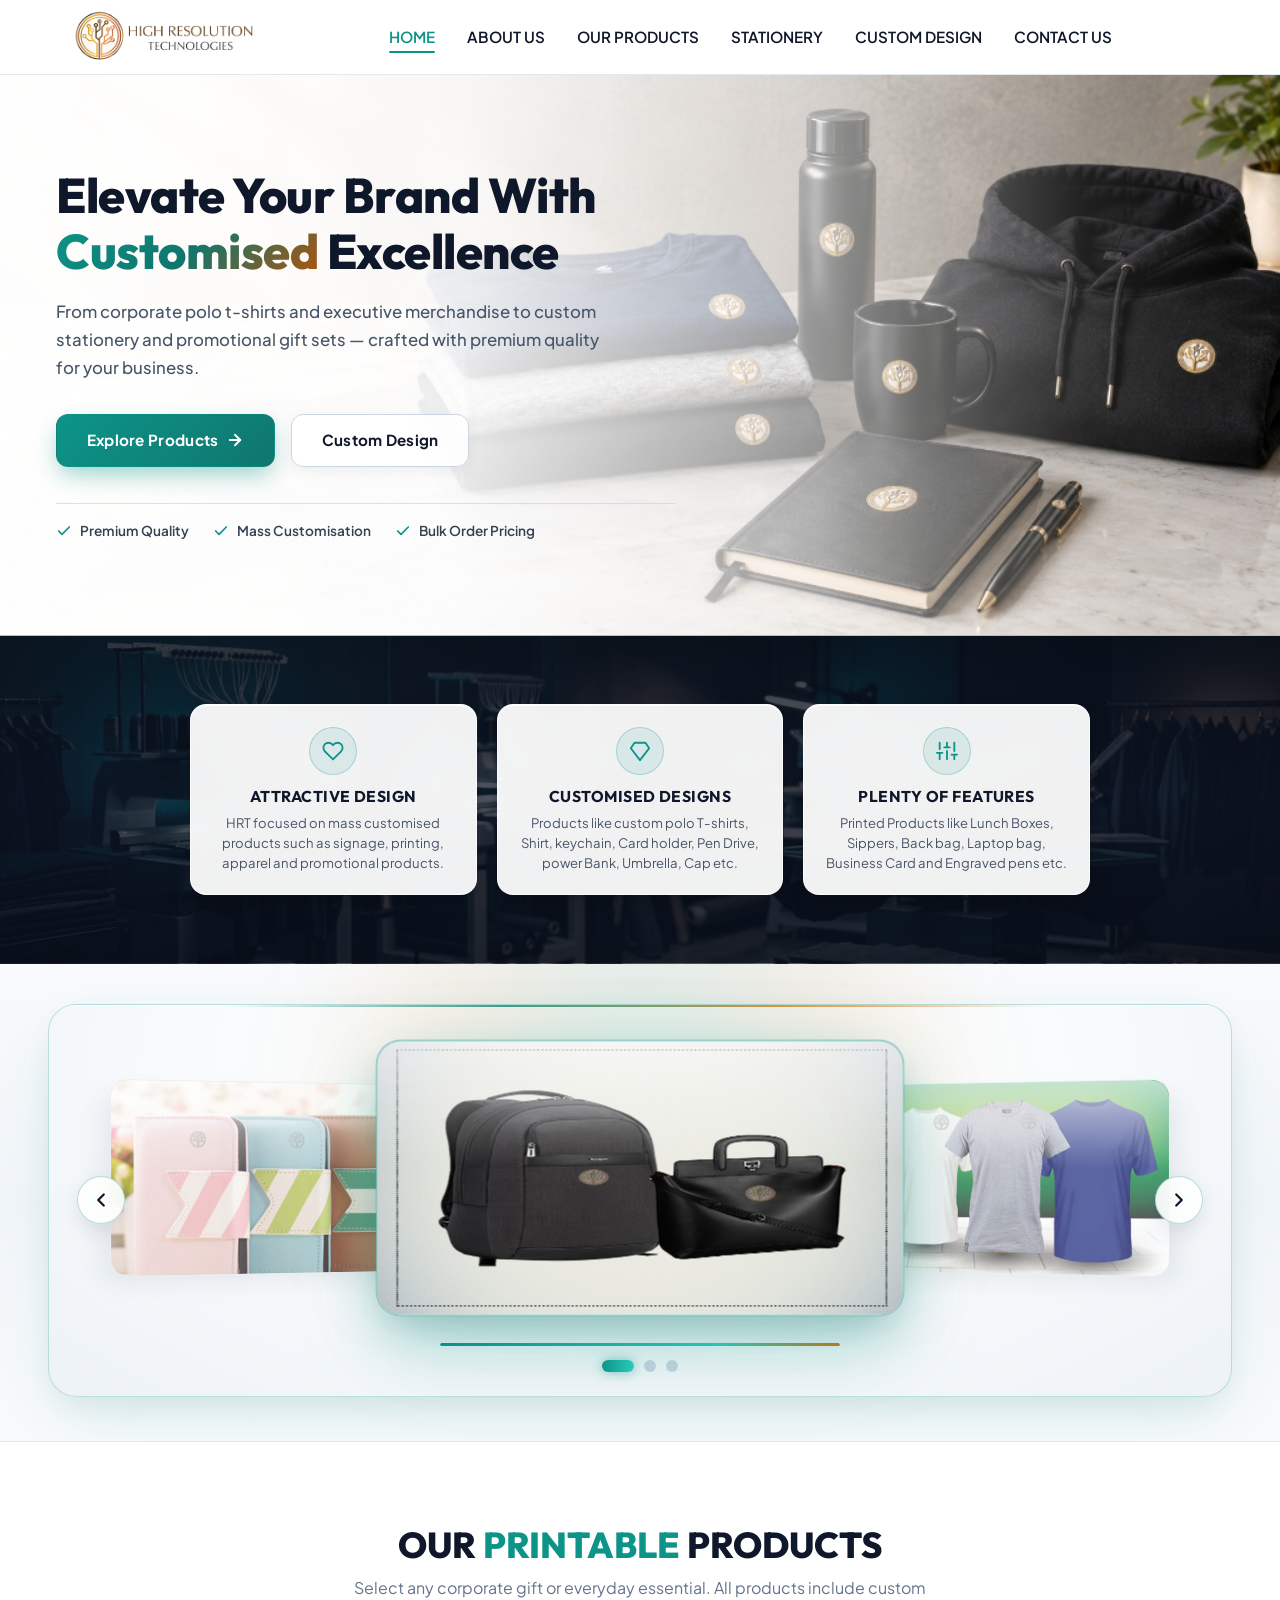
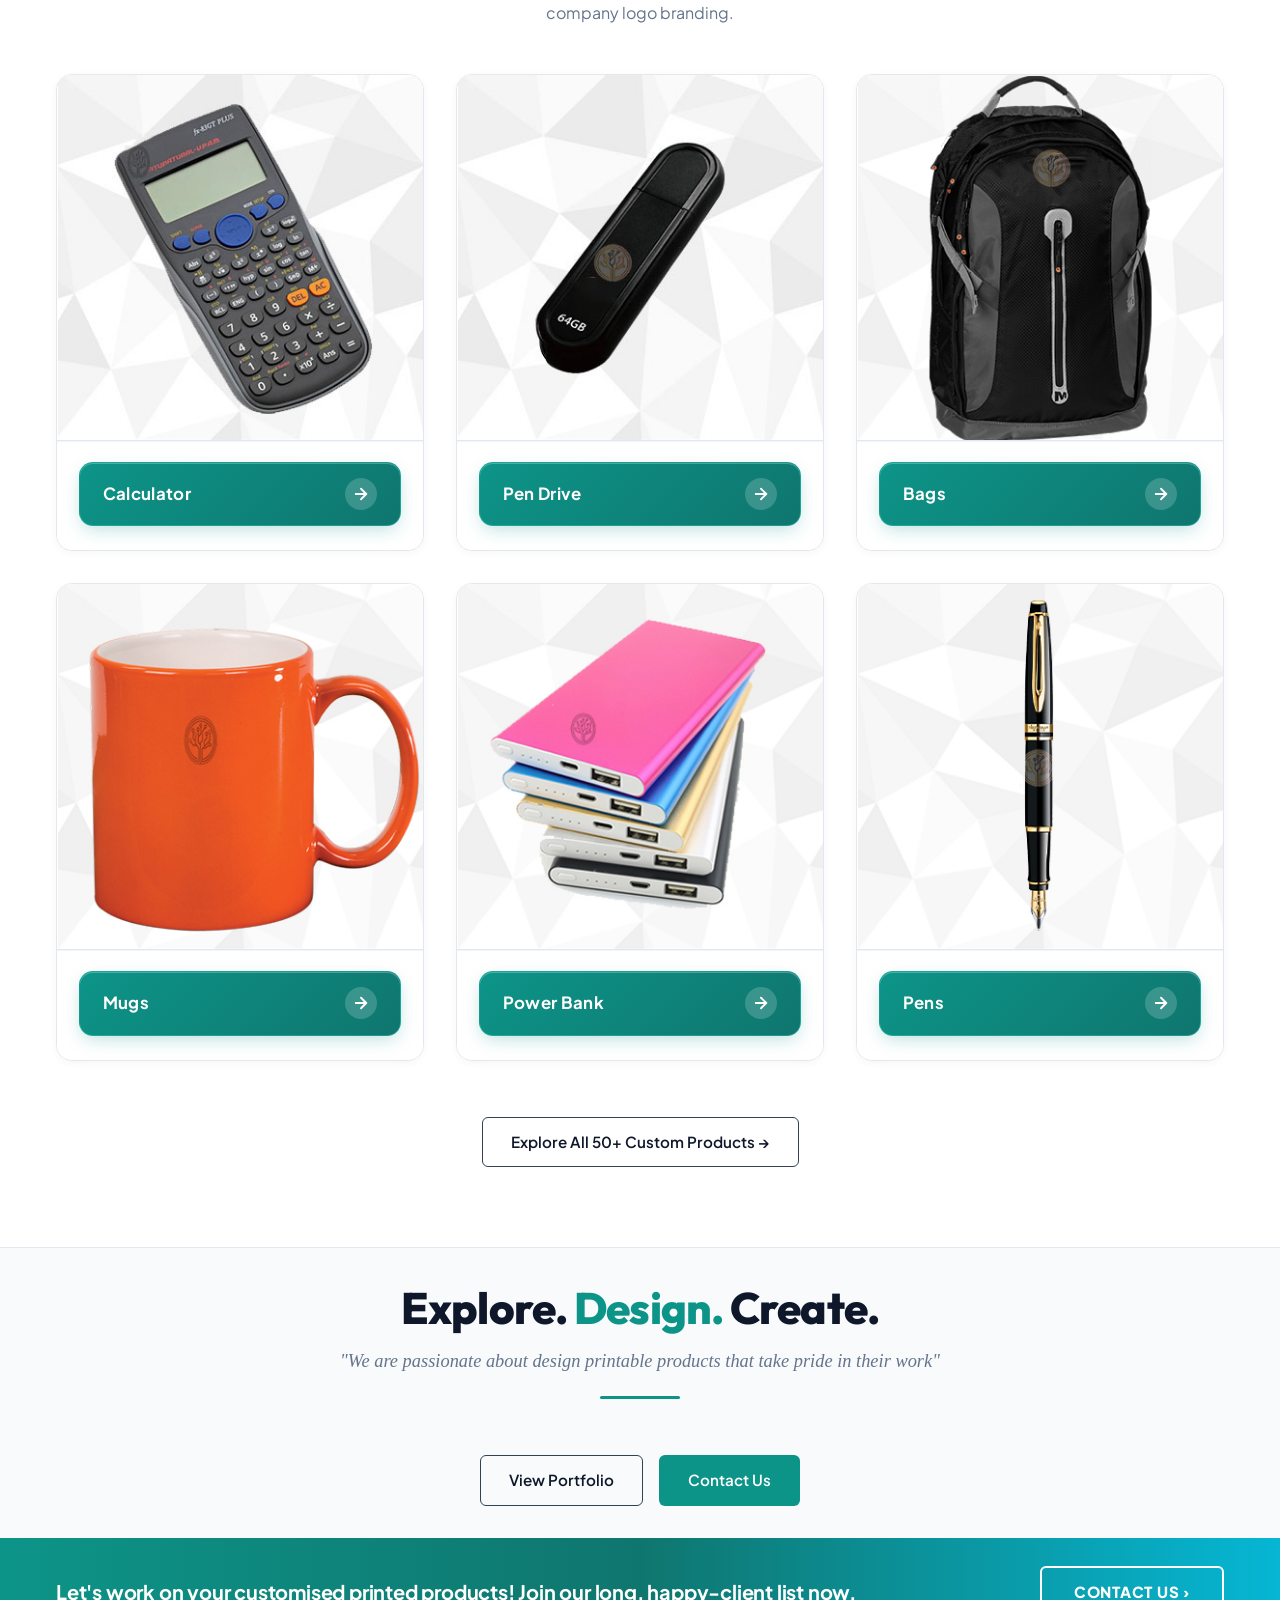
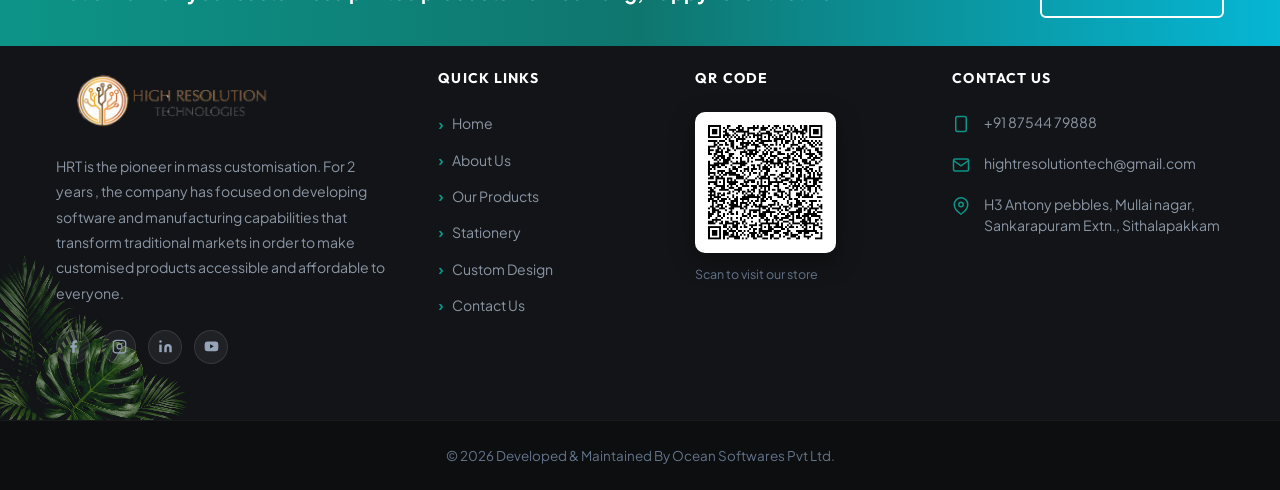
==== commit 12efae3b: "mail integration" ====
--- a/index.html
+++ b/index.html
@@ -8,9 +8,12 @@
   <meta name="description"
     content="HRT is India's pioneer in mass customisation. Custom printed corporate merchandise, apparel, promotional gifts, laptop bags, power banks, engraved pens, and stationery.">
 
+  <!-- Favicon -->
+  <link rel="icon" type="image/png" href="images/logo/favicon.png">
+
   <!-- CSS Stylesheets -->
   <link rel="stylesheet" href="css/style.css?v=9">
-  <link rel="stylesheet" href="css/header.css">
+  <link rel="stylesheet" href="css/header.css?v=12">
   <link rel="stylesheet" href="css/footer.css?v=9">
   <link rel="stylesheet" href="css/enquiry-modal.css">
   <link rel="stylesheet" href="css/responsive.css?v=9">
@@ -514,8 +517,8 @@
     <!-- Bottom Copyright Bar -->
     <div class="footer-bottom">
       <div class="container footer-bottom-inner">
-        <p>&copy; 2026 High Resolution Technologies. All rights reserved.</p>
-       
+        <p>&copy; 2026 Developed & Maintained By <a href="https://oceansoftwares.com" target="_blank" rel="noopener noreferrer">Ocean Softwares Pvt Ltd.</a></p>
+
       </div>
     </div>
   </footer>
--- a/css/header.css
+++ b/css/header.css
@@ -48,7 +48,7 @@
 }
 
 .logo-img {
-  height: 48px;
+  height: 61px;
   width: auto;
   max-width: 220px;
   object-fit: contain;
--- a/css/footer.css
+++ b/css/footer.css
@@ -221,10 +221,17 @@
 
 .footer-bottom-inner {
   display: flex;
-  justify-content: space-between;
-  align-items: center;
+  justify-content: center;
+  align-items: center;
+  text-align: center;
   flex-wrap: wrap;
   gap: 1rem;
+}
+
+.footer-bottom-inner p {
+  margin: 0;
+  text-align: center;
+  width: 100%;
 }
 
 .footer-legal-links {
